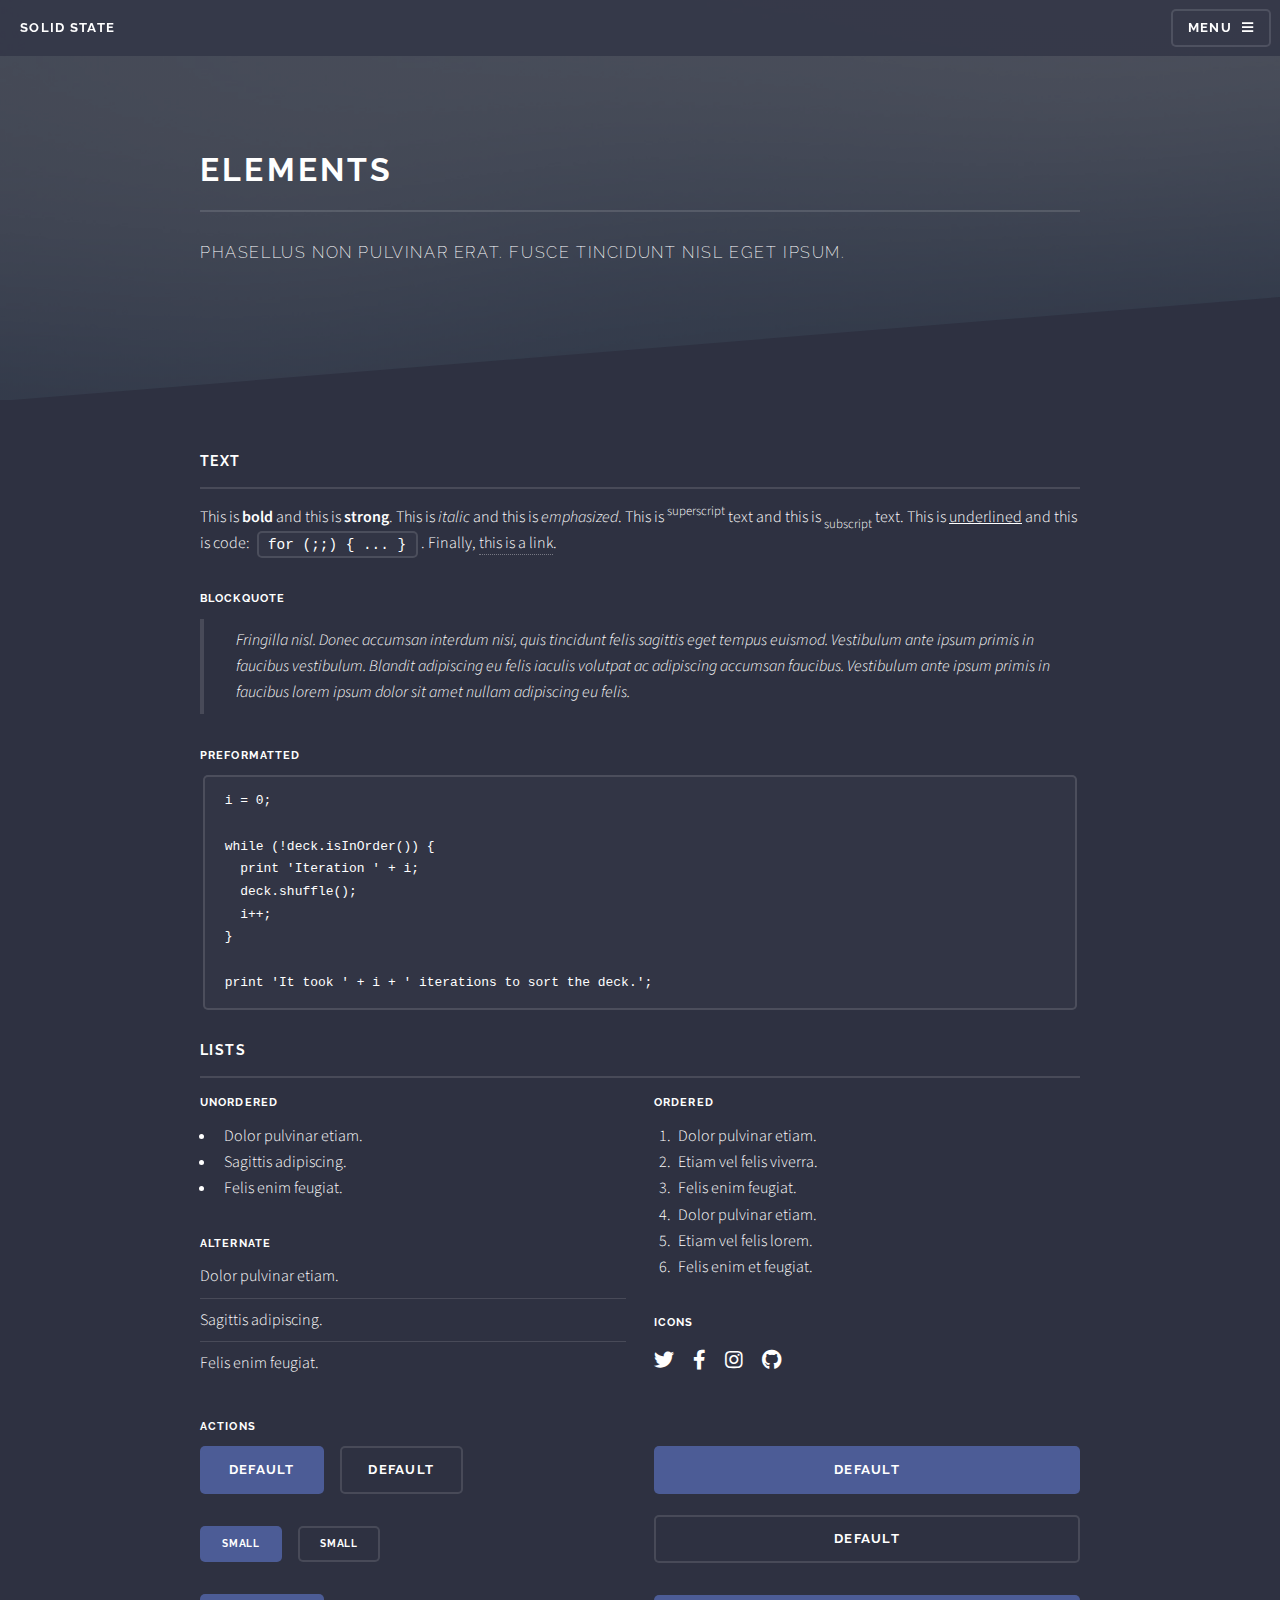
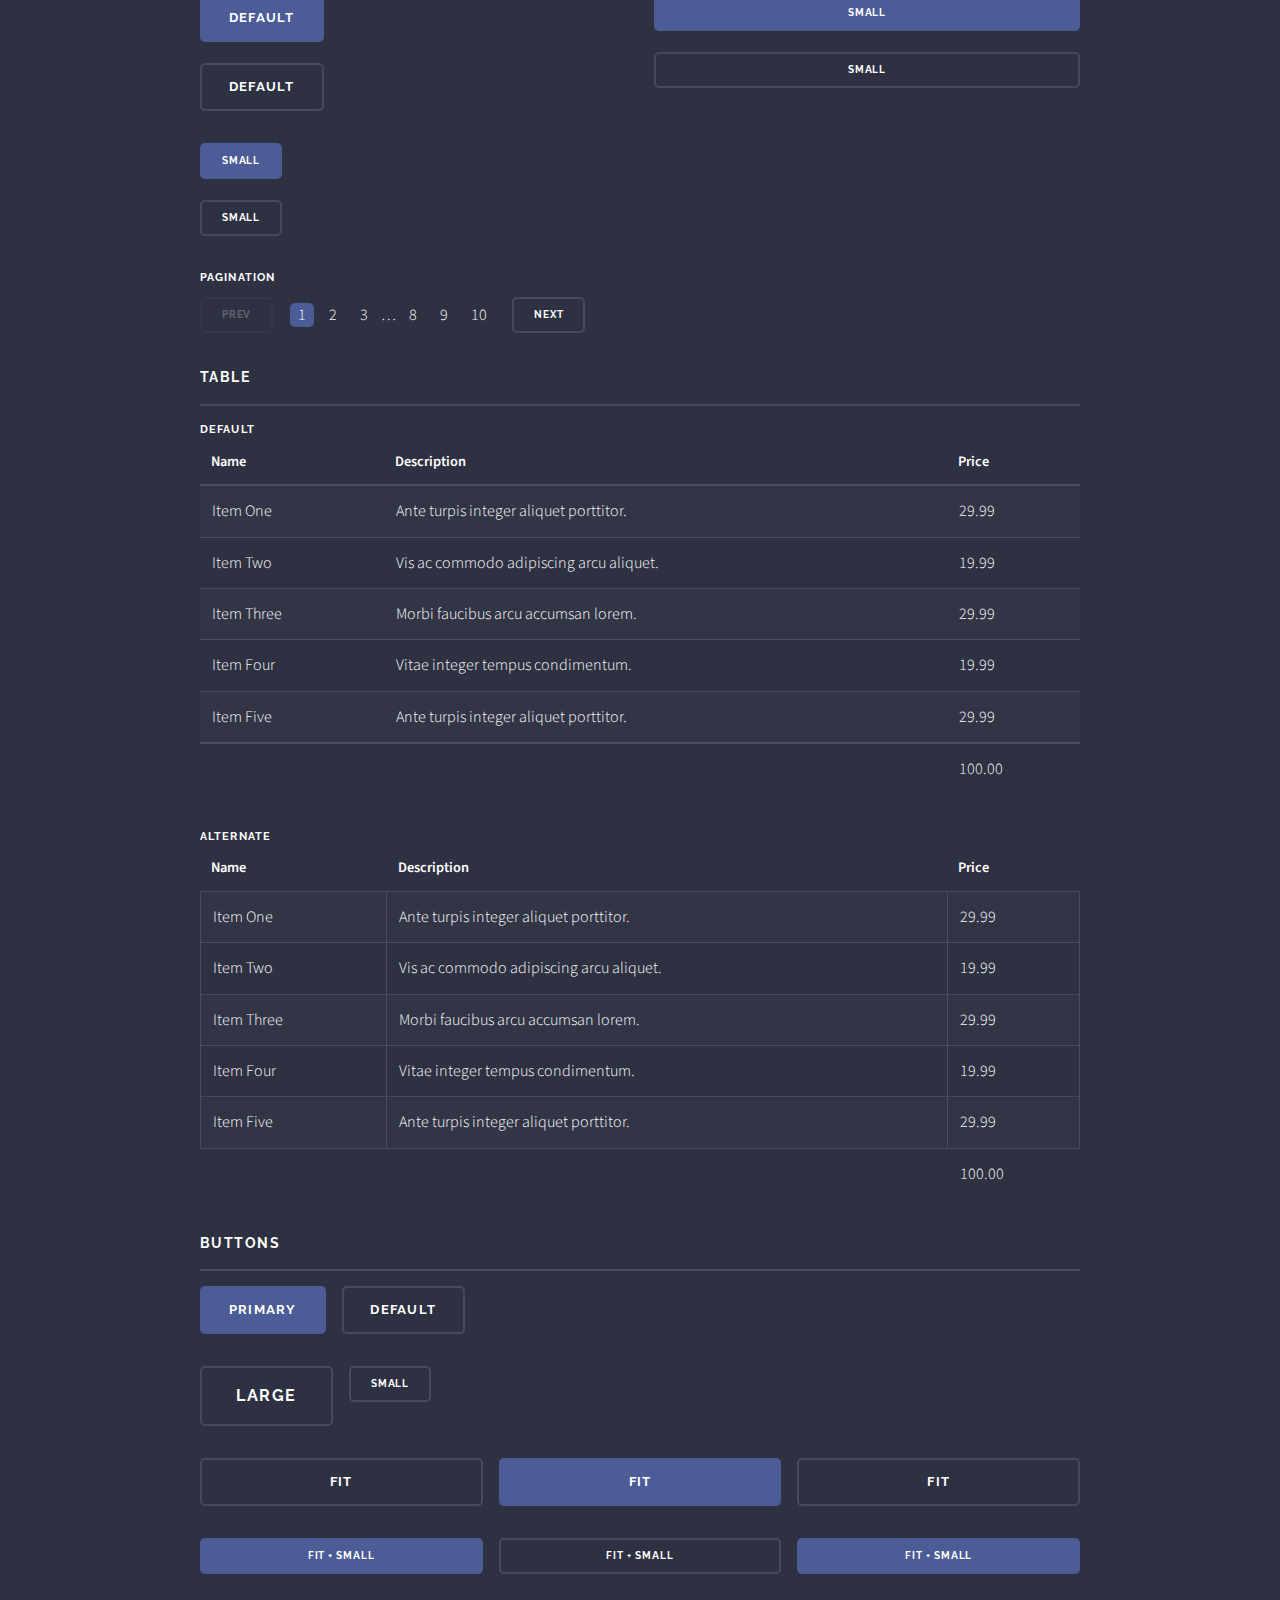
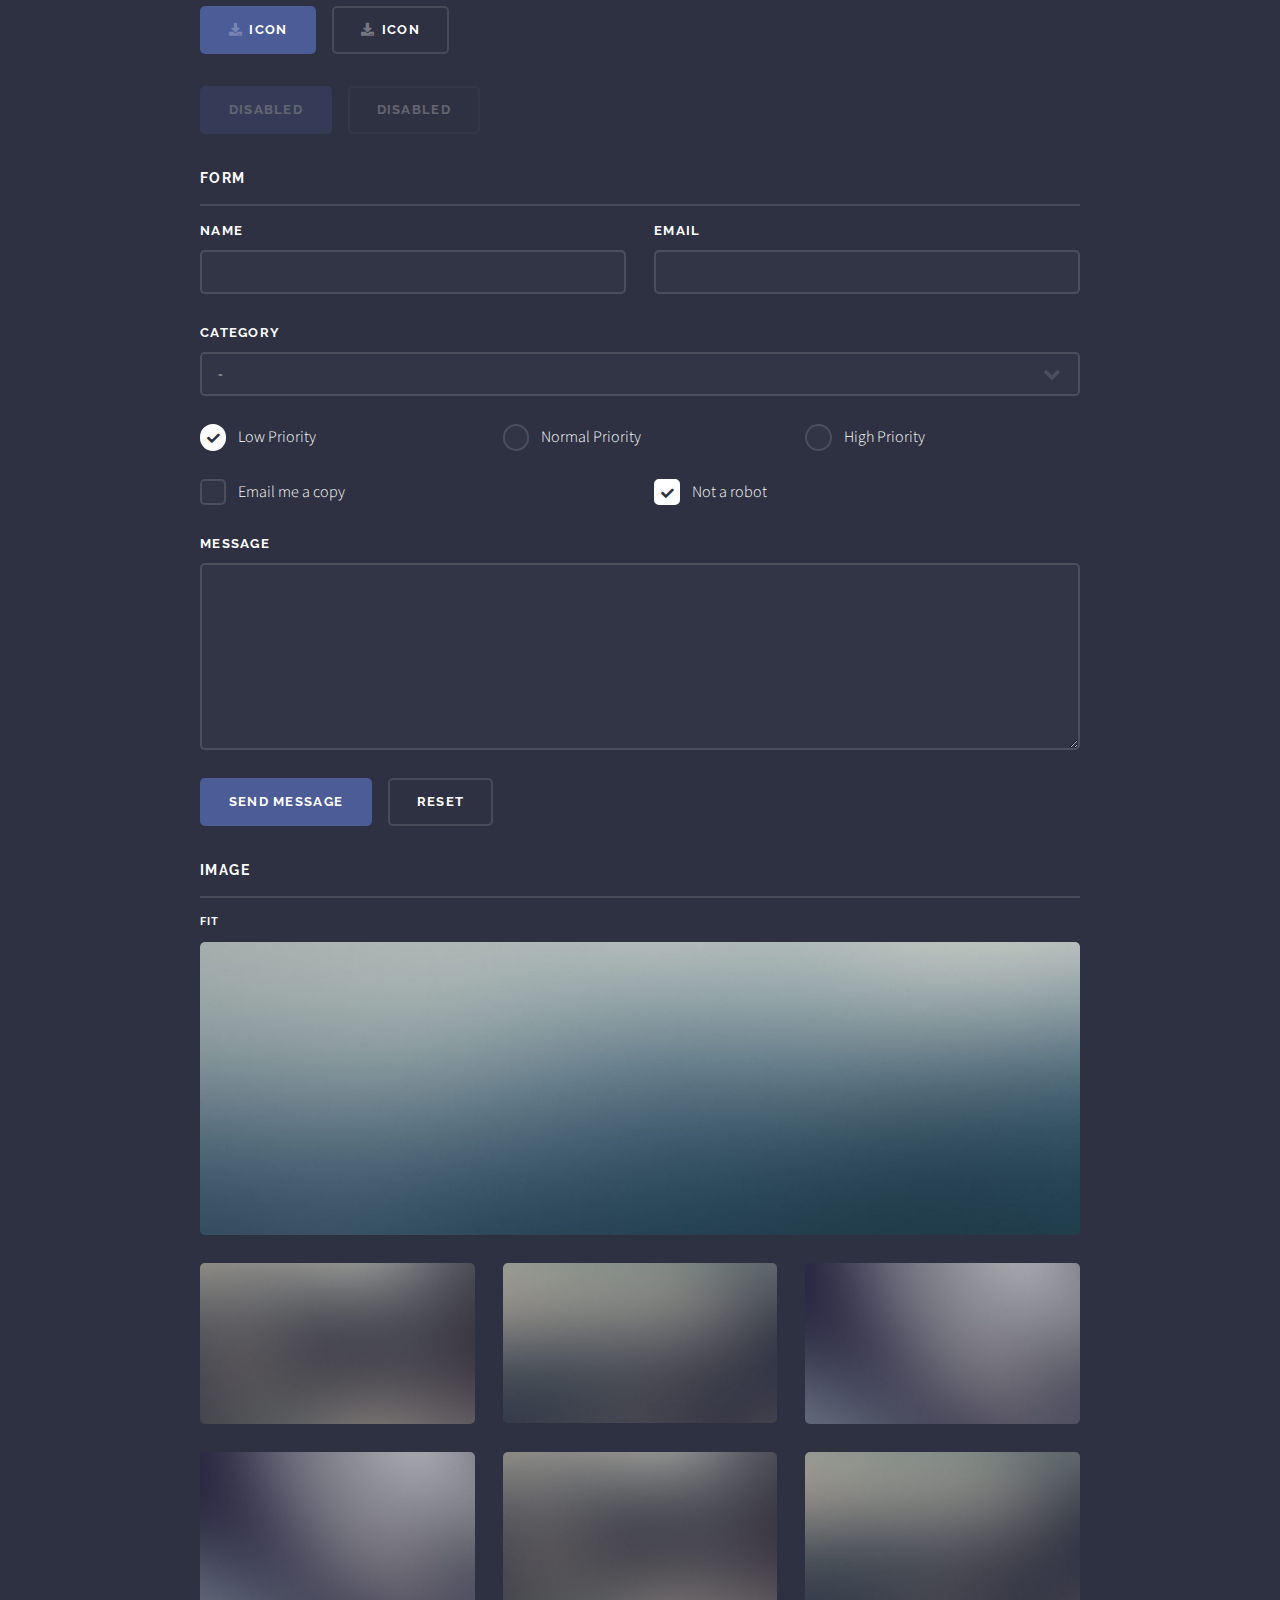
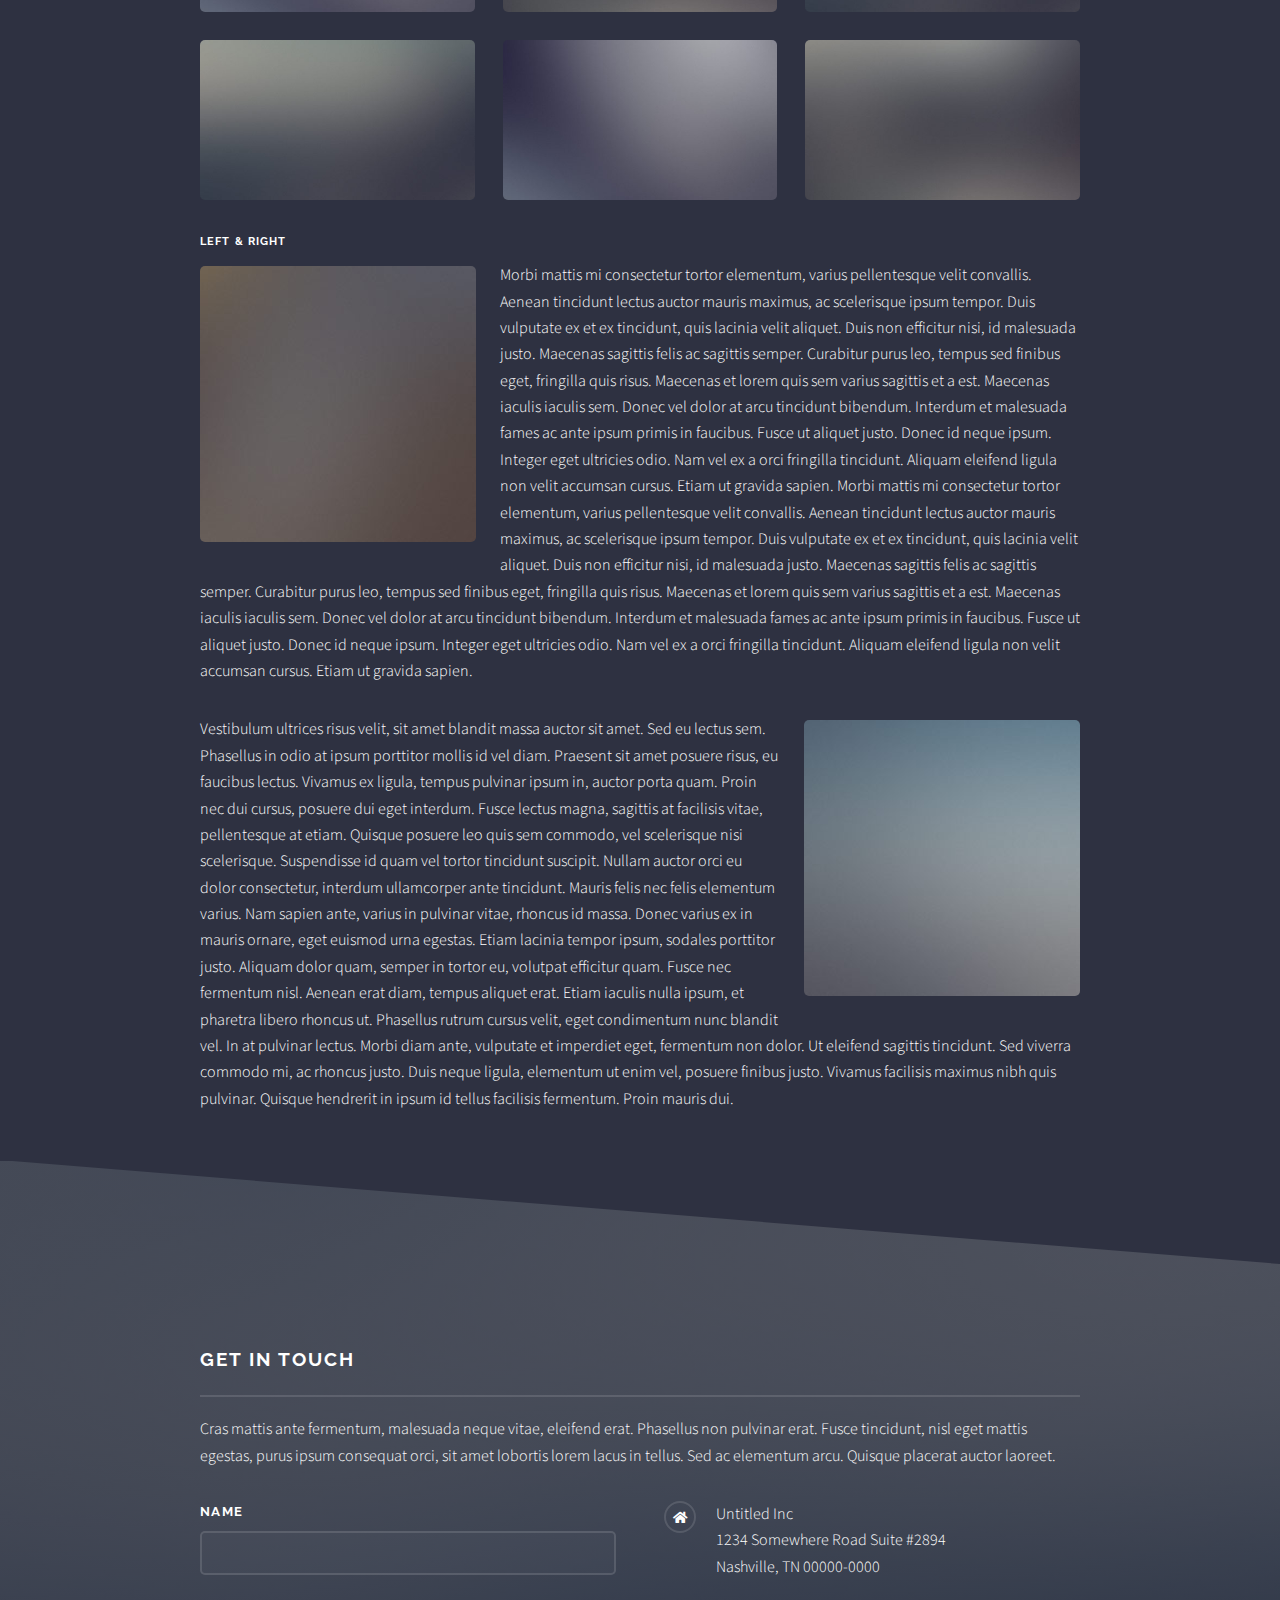
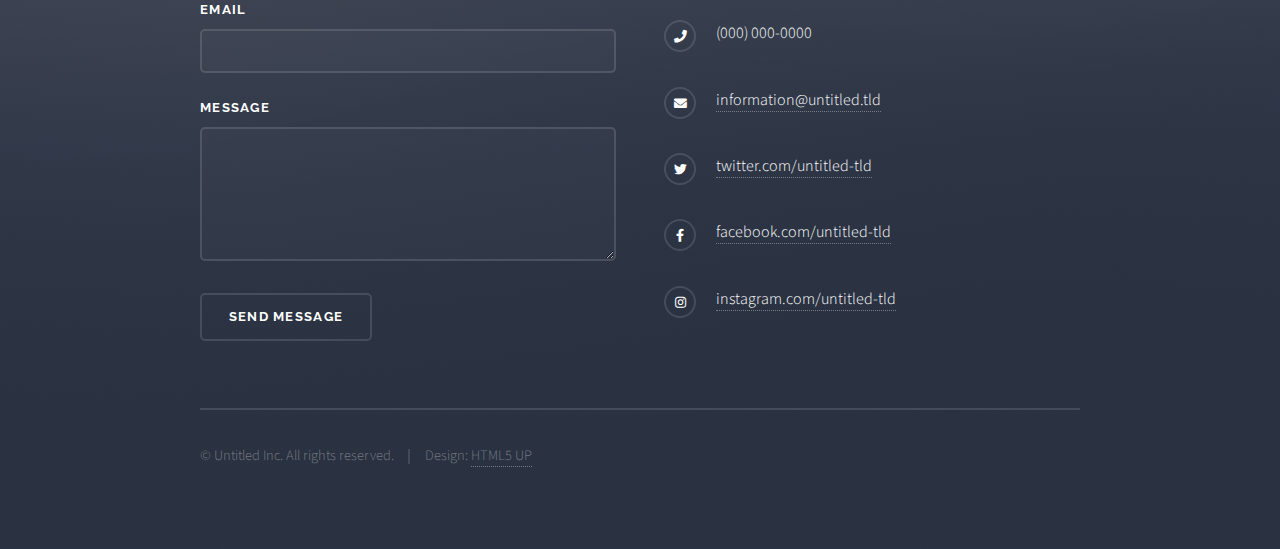
==== elements.html @ 0274ccf6 "Update theme" ====
<!DOCTYPE HTML>
<!--
	Solid State by HTML5 UP
	html5up.net | @ajlkn
	Free for personal and commercial use under the CCA 3.0 license (html5up.net/license)
-->
<html>
	<head>
		<title>Elements - Solid State by HTML5 UP</title>
		<meta charset="utf-8" />
		<meta name="viewport" content="width=device-width, initial-scale=1, user-scalable=no" />
		<link rel="stylesheet" href="assets/css/main.css" />
		<noscript><link rel="stylesheet" href="assets/css/noscript.css" /></noscript>
	</head>
	<body class="is-preload">

		<!-- Page Wrapper -->
			<div id="page-wrapper">

				<!-- Header -->
					<header id="header">
						<h1><a href="index.html">Solid State</a></h1>
						<nav>
							<a href="#menu">Menu</a>
						</nav>
					</header>

				<!-- Menu -->
					<nav id="menu">
						<div class="inner">
							<h2>Menu</h2>
							<ul class="links">
								<li><a href="index.html">Home</a></li>
								<li><a href="generic.html">Generic</a></li>
								<li><a href="elements.html">Elements</a></li>
								<li><a href="#">Log In</a></li>
								<li><a href="#">Sign Up</a></li>
							</ul>
							<a href="#" class="close">Close</a>
						</div>
					</nav>

				<!-- Wrapper -->
					<section id="wrapper">
						<header>
							<div class="inner">
								<h2>Elements</h2>
								<p>Phasellus non pulvinar erat. Fusce tincidunt nisl eget ipsum.</p>
							</div>
						</header>

						<!-- Content -->
							<div class="wrapper">
								<div class="inner">

									<section>
										<h3 class="major">Text</h3>
										<p>This is <b>bold</b> and this is <strong>strong</strong>. This is <i>italic</i> and this is <em>emphasized</em>.
										This is <sup>superscript</sup> text and this is <sub>subscript</sub> text.
										This is <u>underlined</u> and this is code: <code>for (;;) { ... }</code>. Finally, <a href="#">this is a link</a>.</p>
										<h4>Blockquote</h4>
										<blockquote>Fringilla nisl. Donec accumsan interdum nisi, quis tincidunt felis sagittis eget tempus euismod. Vestibulum ante ipsum primis in faucibus vestibulum. Blandit adipiscing eu felis iaculis volutpat ac adipiscing accumsan faucibus. Vestibulum ante ipsum primis in faucibus lorem ipsum dolor sit amet nullam adipiscing eu felis.</blockquote>
										<h4>Preformatted</h4>
										<pre><code>i = 0;

while (!deck.isInOrder()) {
  print 'Iteration ' + i;
  deck.shuffle();
  i++;
}

print 'It took ' + i + ' iterations to sort the deck.';</code></pre>
									</section>

									<section>
										<h3 class="major">Lists</h3>
										<div class="row">
											<div class="col-6 col-12-medium">
												<h4>Unordered</h4>
												<ul>
													<li>Dolor pulvinar etiam.</li>
													<li>Sagittis adipiscing.</li>
													<li>Felis enim feugiat.</li>
												</ul>
												<h4>Alternate</h4>
												<ul class="alt">
													<li>Dolor pulvinar etiam.</li>
													<li>Sagittis adipiscing.</li>
													<li>Felis enim feugiat.</li>
												</ul>
											</div>
											<div class="col-6 col-12-medium">
												<h4>Ordered</h4>
												<ol>
													<li>Dolor pulvinar etiam.</li>
													<li>Etiam vel felis viverra.</li>
													<li>Felis enim feugiat.</li>
													<li>Dolor pulvinar etiam.</li>
													<li>Etiam vel felis lorem.</li>
													<li>Felis enim et feugiat.</li>
												</ol>
												<h4>Icons</h4>
												<ul class="icons">
													<li><a href="#" class="icon brands fa-twitter"><span class="label">Twitter</span></a></li>
													<li><a href="#" class="icon brands fa-facebook-f"><span class="label">Facebook</span></a></li>
													<li><a href="#" class="icon brands fa-instagram"><span class="label">Instagram</span></a></li>
													<li><a href="#" class="icon brands fa-github"><span class="label">Github</span></a></li>
												</ul>
											</div>
										</div>
										<h4>Actions</h4>
										<div class="row">
											<div class="col-6 col-12-medium">
												<ul class="actions">
													<li><a href="#" class="button primary">Default</a></li>
													<li><a href="#" class="button">Default</a></li>
												</ul>
												<ul class="actions small">
													<li><a href="#" class="button primary small">Small</a></li>
													<li><a href="#" class="button small">Small</a></li>
												</ul>
												<ul class="actions stacked">
													<li><a href="#" class="button primary">Default</a></li>
													<li><a href="#" class="button">Default</a></li>
												</ul>
												<ul class="actions stacked small">
													<li><a href="#" class="button primary small">Small</a></li>
													<li><a href="#" class="button small">Small</a></li>
												</ul>
											</div>
											<div class="col-6 col-12-medium">
												<ul class="actions stacked">
													<li><a href="#" class="button primary fit">Default</a></li>
													<li><a href="#" class="button fit">Default</a></li>
												</ul>
												<ul class="actions stacked small">
													<li><a href="#" class="button primary small fit">Small</a></li>
													<li><a href="#" class="button small fit">Small</a></li>
												</ul>
											</div>
										</div>
										<h4>Pagination</h4>
										<ul class="pagination">
											<li><span class="button small disabled">Prev</span></li>
											<li><a href="#" class="page active">1</a></li>
											<li><a href="#" class="page">2</a></li>
											<li><a href="#" class="page">3</a></li>
											<li><span>&hellip;</span></li>
											<li><a href="#" class="page">8</a></li>
											<li><a href="#" class="page">9</a></li>
											<li><a href="#" class="page">10</a></li>
											<li><a href="#" class="button small">Next</a></li>
										</ul>
									</section>

									<section>
										<h3 class="major">Table</h3>
										<h4>Default</h4>
										<div class="table-wrapper">
											<table>
												<thead>
													<tr>
														<th>Name</th>
														<th>Description</th>
														<th>Price</th>
													</tr>
												</thead>
												<tbody>
													<tr>
														<td>Item One</td>
														<td>Ante turpis integer aliquet porttitor.</td>
														<td>29.99</td>
													</tr>
													<tr>
														<td>Item Two</td>
														<td>Vis ac commodo adipiscing arcu aliquet.</td>
														<td>19.99</td>
													</tr>
													<tr>
														<td>Item Three</td>
														<td> Morbi faucibus arcu accumsan lorem.</td>
														<td>29.99</td>
													</tr>
													<tr>
														<td>Item Four</td>
														<td>Vitae integer tempus condimentum.</td>
														<td>19.99</td>
													</tr>
													<tr>
														<td>Item Five</td>
														<td>Ante turpis integer aliquet porttitor.</td>
														<td>29.99</td>
													</tr>
												</tbody>
												<tfoot>
													<tr>
														<td colspan="2"></td>
														<td>100.00</td>
													</tr>
												</tfoot>
											</table>
										</div>

										<h4>Alternate</h4>
										<div class="table-wrapper">
											<table class="alt">
												<thead>
													<tr>
														<th>Name</th>
														<th>Description</th>
														<th>Price</th>
													</tr>
												</thead>
												<tbody>
													<tr>
														<td>Item One</td>
														<td>Ante turpis integer aliquet porttitor.</td>
														<td>29.99</td>
													</tr>
													<tr>
														<td>Item Two</td>
														<td>Vis ac commodo adipiscing arcu aliquet.</td>
														<td>19.99</td>
													</tr>
													<tr>
														<td>Item Three</td>
														<td> Morbi faucibus arcu accumsan lorem.</td>
														<td>29.99</td>
													</tr>
													<tr>
														<td>Item Four</td>
														<td>Vitae integer tempus condimentum.</td>
														<td>19.99</td>
													</tr>
													<tr>
														<td>Item Five</td>
														<td>Ante turpis integer aliquet porttitor.</td>
														<td>29.99</td>
													</tr>
												</tbody>
												<tfoot>
													<tr>
														<td colspan="2"></td>
														<td>100.00</td>
													</tr>
												</tfoot>
											</table>
										</div>
									</section>

									<section>
										<h3 class="major">Buttons</h3>
										<ul class="actions">
											<li><a href="#" class="button primary">Primary</a></li>
											<li><a href="#" class="button">Default</a></li>
										</ul>
										<ul class="actions">
											<li><a href="#" class="button large">Large</a></li>
											<li><a href="#" class="button small">Small</a></li>
										</ul>
										<ul class="actions fit">
											<li><a href="#" class="button fit">Fit</a></li>
											<li><a href="#" class="button primary fit">Fit</a></li>
											<li><a href="#" class="button fit">Fit</a></li>
										</ul>
										<ul class="actions fit small">
											<li><a href="#" class="button primary fit small">Fit + Small</a></li>
											<li><a href="#" class="button fit small">Fit + Small</a></li>
											<li><a href="#" class="button primary fit small">Fit + Small</a></li>
										</ul>
										<ul class="actions">
											<li><a href="#" class="button primary icon solid fa-download">Icon</a></li>
											<li><a href="#" class="button icon solid fa-download">Icon</a></li>
										</ul>
										<ul class="actions">
											<li><span class="button primary disabled">Disabled</span></li>
											<li><span class="button disabled">Disabled</span></li>
										</ul>
									</section>

									<section>
										<h3 class="major">Form</h3>
										<form method="post" action="#">
											<div class="row gtr-uniform">
												<div class="col-6 col-12-xsmall">
													<label for="demo-name">Name</label>
													<input type="text" name="demo-name" id="demo-name" value="" />
												</div>
												<div class="col-6 col-12-xsmall">
													<label for="demo-email">Email</label>
													<input type="email" name="demo-email" id="demo-email" value="" />
												</div>
												<div class="col-12">
													<label for="demo-category">Category</label>
													<select name="demo-category" id="demo-category">
														<option value="">-</option>
														<option value="1">Manufacturing</option>
														<option value="1">Shipping</option>
														<option value="1">Administration</option>
														<option value="1">Human Resources</option>
													</select>
												</div>
												<div class="col-4 col-12-small">
													<input type="radio" id="demo-priority-low" name="demo-priority" checked>
													<label for="demo-priority-low">Low Priority</label>
												</div>
												<div class="col-4 col-12-small">
													<input type="radio" id="demo-priority-normal" name="demo-priority">
													<label for="demo-priority-normal">Normal Priority</label>
												</div>
												<div class="col-4 col-12-small">
													<input type="radio" id="demo-priority-high" name="demo-priority">
													<label for="demo-priority-high">High Priority</label>
												</div>
												<div class="col-6 col-12-small">
													<input type="checkbox" id="demo-copy" name="demo-copy">
													<label for="demo-copy">Email me a copy</label>
												</div>
												<div class="col-6 col-12-small">
													<input type="checkbox" id="demo-human" name="demo-human" checked>
													<label for="demo-human">Not a robot</label>
												</div>
												<div class="col-12">
													<label for="demo-message">Message</label>
													<textarea name="demo-message" id="demo-message" rows="6"></textarea>
												</div>
												<div class="col-12">
													<ul class="actions">
														<li><input type="submit" value="Send Message" class="primary" /></li>
														<li><input type="reset" value="Reset" /></li>
													</ul>
												</div>
											</div>
										</form>
									</section>

									<section>
										<h3 class="major">Image</h3>
										<h4>Fit</h4>
										<div class="box alt">
											<div class="row gtr-uniform">
												<div class="col-12"><span class="image fit"><img src="images/pic08.jpg" alt="" /></span></div>
												<div class="col-4"><span class="image fit"><img src="images/pic05.jpg" alt="" /></span></div>
												<div class="col-4"><span class="image fit"><img src="images/pic06.jpg" alt="" /></span></div>
												<div class="col-4"><span class="image fit"><img src="images/pic07.jpg" alt="" /></span></div>
												<div class="col-4"><span class="image fit"><img src="images/pic07.jpg" alt="" /></span></div>
												<div class="col-4"><span class="image fit"><img src="images/pic05.jpg" alt="" /></span></div>
												<div class="col-4"><span class="image fit"><img src="images/pic06.jpg" alt="" /></span></div>
												<div class="col-4"><span class="image fit"><img src="images/pic06.jpg" alt="" /></span></div>
												<div class="col-4"><span class="image fit"><img src="images/pic07.jpg" alt="" /></span></div>
												<div class="col-4"><span class="image fit"><img src="images/pic05.jpg" alt="" /></span></div>
											</div>
										</div>
										<h4>Left &amp; Right</h4>
										<p><span class="image left"><img src="images/pic01.jpg" alt="" /></span>Morbi mattis mi consectetur tortor elementum, varius pellentesque velit convallis. Aenean tincidunt lectus auctor mauris maximus, ac scelerisque ipsum tempor. Duis vulputate ex et ex tincidunt, quis lacinia velit aliquet. Duis non efficitur nisi, id malesuada justo. Maecenas sagittis felis ac sagittis semper. Curabitur purus leo, tempus sed finibus eget, fringilla quis risus. Maecenas et lorem quis sem varius sagittis et a est. Maecenas iaculis iaculis sem. Donec vel dolor at arcu tincidunt bibendum. Interdum et malesuada fames ac ante ipsum primis in faucibus. Fusce ut aliquet justo. Donec id neque ipsum. Integer eget ultricies odio. Nam vel ex a orci fringilla tincidunt. Aliquam eleifend ligula non velit accumsan cursus. Etiam ut gravida sapien. Morbi mattis mi consectetur tortor elementum, varius pellentesque velit convallis. Aenean tincidunt lectus auctor mauris maximus, ac scelerisque ipsum tempor. Duis vulputate ex et ex tincidunt, quis lacinia velit aliquet. Duis non efficitur nisi, id malesuada justo. Maecenas sagittis felis ac sagittis semper. Curabitur purus leo, tempus sed finibus eget, fringilla quis risus. Maecenas et lorem quis sem varius sagittis et a est. Maecenas iaculis iaculis sem. Donec vel dolor at arcu tincidunt bibendum. Interdum et malesuada fames ac ante ipsum primis in faucibus. Fusce ut aliquet justo. Donec id neque ipsum. Integer eget ultricies odio. Nam vel ex a orci fringilla tincidunt. Aliquam eleifend ligula non velit accumsan cursus. Etiam ut gravida sapien.</p>
										<p><span class="image right"><img src="images/pic02.jpg" alt="" /></span>Vestibulum ultrices risus velit, sit amet blandit massa auctor sit amet. Sed eu lectus sem. Phasellus in odio at ipsum porttitor mollis id vel diam. Praesent sit amet posuere risus, eu faucibus lectus. Vivamus ex ligula, tempus pulvinar ipsum in, auctor porta quam. Proin nec dui cursus, posuere dui eget interdum. Fusce lectus magna, sagittis at facilisis vitae, pellentesque at etiam. Quisque posuere leo quis sem commodo, vel scelerisque nisi scelerisque. Suspendisse id quam vel tortor tincidunt suscipit. Nullam auctor orci eu dolor consectetur, interdum ullamcorper ante tincidunt. Mauris felis nec felis elementum varius. Nam sapien ante, varius in pulvinar vitae, rhoncus id massa. Donec varius ex in mauris ornare, eget euismod urna egestas. Etiam lacinia tempor ipsum, sodales porttitor justo. Aliquam dolor quam, semper in tortor eu, volutpat efficitur quam. Fusce nec fermentum nisl. Aenean erat diam, tempus aliquet erat. Etiam iaculis nulla ipsum, et pharetra libero rhoncus ut. Phasellus rutrum cursus velit, eget condimentum nunc blandit vel. In at pulvinar lectus. Morbi diam ante, vulputate et imperdiet eget, fermentum non dolor. Ut eleifend sagittis tincidunt. Sed viverra commodo mi, ac rhoncus justo. Duis neque ligula, elementum ut enim vel, posuere finibus justo. Vivamus facilisis maximus nibh quis pulvinar. Quisque hendrerit in ipsum id tellus facilisis fermentum. Proin mauris dui.</p>
									</section>

								</div>
							</div>

					</section>

				<!-- Footer -->
					<section id="footer">
						<div class="inner">
							<h2 class="major">Get in touch</h2>
							<p>Cras mattis ante fermentum, malesuada neque vitae, eleifend erat. Phasellus non pulvinar erat. Fusce tincidunt, nisl eget mattis egestas, purus ipsum consequat orci, sit amet lobortis lorem lacus in tellus. Sed ac elementum arcu. Quisque placerat auctor laoreet.</p>
							<form method="post" action="#">
								<div class="fields">
									<div class="field">
										<label for="name">Name</label>
										<input type="text" name="name" id="name" />
									</div>
									<div class="field">
										<label for="email">Email</label>
										<input type="email" name="email" id="email" />
									</div>
									<div class="field">
										<label for="message">Message</label>
										<textarea name="message" id="message" rows="4"></textarea>
									</div>
								</div>
								<ul class="actions">
									<li><input type="submit" value="Send Message" /></li>
								</ul>
							</form>
							<ul class="contact">
								<li class="icon solid fa-home">
									Untitled Inc<br />
									1234 Somewhere Road Suite #2894<br />
									Nashville, TN 00000-0000
								</li>
								<li class="icon solid fa-phone">(000) 000-0000</li>
								<li class="icon solid fa-envelope"><a href="#">information@untitled.tld</a></li>
								<li class="icon brands fa-twitter"><a href="#">twitter.com/untitled-tld</a></li>
								<li class="icon brands fa-facebook-f"><a href="#">facebook.com/untitled-tld</a></li>
								<li class="icon brands fa-instagram"><a href="#">instagram.com/untitled-tld</a></li>
							</ul>
							<ul class="copyright">
								<li>&copy; Untitled Inc. All rights reserved.</li><li>Design: <a href="http://html5up.net">HTML5 UP</a></li>
							</ul>
						</div>
					</section>

			</div>

		<!-- Scripts -->
			<script src="assets/js/jquery.min.js"></script>
			<script src="assets/js/jquery.scrollex.min.js"></script>
			<script src="assets/js/browser.min.js"></script>
			<script src="assets/js/breakpoints.min.js"></script>
			<script src="assets/js/util.js"></script>
			<script src="assets/js/main.js"></script>

	</body>
</html>
---- assets/css/main.css ----
@import url(fontawesome-all.min.css);
@import url("https://fonts.googleapis.com/css?family=Raleway:200,700|Source+Sans+Pro:300,600,300italic,600italic");

/*
	Solid State by HTML5 UP
	html5up.net | @ajlkn
	Free for personal and commercial use under the CCA 3.0 license (html5up.net/license)
*/

html, body, div, span, applet, object,
iframe, h1, h2, h3, h4, h5, h6, p, blockquote,
pre, a, abbr, acronym, address, big, cite,
code, del, dfn, em, img, ins, kbd, q, s, samp,
small, strike, strong, sub, sup, tt, var, b,
u, i, center, dl, dt, dd, ol, ul, li, fieldset,
form, label, legend, table, caption, tbody,
tfoot, thead, tr, th, td, article, aside,
canvas, details, embed, figure, figcaption,
footer, header, hgroup, menu, nav, output, ruby,
section, summary, time, mark, audio, video {
	margin: 0;
	padding: 0;
	border: 0;
	font-size: 100%;
	font: inherit;
	vertical-align: baseline;}

article, aside, details, figcaption, figure,
footer, header, hgroup, menu, nav, section {
	display: block;}

body {
	line-height: 1;
}

ol, ul {
	list-style: none;
}

blockquote, q {
	quotes: none;
}

	blockquote:before, blockquote:after, q:before, q:after {
		content: '';
		content: none;
	}

table {
	border-collapse: collapse;
	border-spacing: 0;
}

body {
	-webkit-text-size-adjust: none;
}

mark {
	background-color: transparent;
	color: inherit;
}

input::-moz-focus-inner {
	border: 0;
	padding: 0;
}

input, select, textarea {
	-moz-appearance: none;
	-webkit-appearance: none;
	-ms-appearance: none;
	appearance: none;
}

/* Basic */

	@-ms-viewport {
		width: device-width;
	}

	body {
		-ms-overflow-style: scrollbar;
	}

	@media screen and (max-width: 480px) {

		html, body {
			min-width: 320px;
		}

	}

	html {
		box-sizing: border-box;
	}

	*, *:before, *:after {
		box-sizing: inherit;
	}

	body {
		background-color: #2e3141;
		background-image: linear-gradient(to top, rgba(46, 49, 65, 0.8), rgba(46, 49, 65, 0.8)), url("../../images/bg.jpg");
		background-size: auto, cover;
		background-attachment: fixed, fixed;
		background-position: center, center;
	}

		body.is-preload *, body.is-preload *:before, body.is-preload *:after {
			-moz-animation: none !important;
			-webkit-animation: none !important;
			-ms-animation: none !important;
			animation: none !important;
			-moz-transition: none !important;
			-webkit-transition: none !important;
			-ms-transition: none !important;
			transition: none !important;
		}

/* Type */

	body, input, select, textarea {
		color: #ffffff;
		font-family: "Source Sans Pro", Helvetica, sans-serif;
		font-size: 16.5pt;
		font-weight: 300;
		line-height: 1.65;
	}

		@media screen and (max-width: 1680px) {

			body, input, select, textarea {
				font-size: 13pt;
			}

		}

		@media screen and (max-width: 1280px) {

			body, input, select, textarea {
				font-size: 12pt;
			}

		}

		@media screen and (max-width: 980px) {

			body, input, select, textarea {
				font-size: 12pt;
			}

		}

		@media screen and (max-width: 736px) {

			body, input, select, textarea {
				font-size: 12pt;
			}

		}

		@media screen and (max-width: 480px) {

			body, input, select, textarea {
				font-size: 12pt;
			}

		}

	a {
		-moz-transition: color 0.2s ease-in-out, border-bottom-color 0.2s ease-in-out;
		-webkit-transition: color 0.2s ease-in-out, border-bottom-color 0.2s ease-in-out;
		-ms-transition: color 0.2s ease-in-out, border-bottom-color 0.2s ease-in-out;
		transition: color 0.2s ease-in-out, border-bottom-color 0.2s ease-in-out;
		border-bottom: dotted 1px rgba(255, 255, 255, 0.35);
		color: #ffffff;
		text-decoration: none;
	}

		a:hover {
			border-bottom-color: transparent;
			color: #ffffff !important;
		}

		a.special:not(.button) {
			text-decoration: none;
			border-bottom: 0;
			display: block;
			font-family: Raleway, Helvetica, sans-serif;
			font-size: 0.8em;
			font-weight: 700;
			letter-spacing: 0.1em;
			margin: 0 0 2em 0;
			text-transform: uppercase;
		}

			a.special:not(.button):before {
				-moz-osx-font-smoothing: grayscale;
				-webkit-font-smoothing: antialiased;
				display: inline-block;
				font-style: normal;
				font-variant: normal;
				text-rendering: auto;
				line-height: 1;
				text-transform: none !important;
				font-family: 'Font Awesome 5 Free';
				font-weight: 900;
			}

			a.special:not(.button):before {
				-moz-transition: background-color 0.2s ease-in-out;
				-webkit-transition: background-color 0.2s ease-in-out;
				-ms-transition: background-color 0.2s ease-in-out;
				transition: background-color 0.2s ease-in-out;
				border-radius: 100%;
				border: solid 2px rgba(255, 255, 255, 0.125);
				content: '\f105';
				display: inline-block;
				font-size: 1.25em;
				height: 2em;
				line-height: 1.75em;
				margin-right: 0.85em;
				text-align: center;
				text-indent: 0.15em;
				vertical-align: middle;
				width: 2em;
			}

			a.special:not(.button):hover:before {
				background-color: rgba(255, 255, 255, 0.025);
			}

			a.special:not(.button):active:before {
				background-color: rgba(255, 255, 255, 0.075);
			}

	strong, b {
		color: #ffffff;
		font-weight: 600;
	}

	em, i {
		font-style: italic;
	}

	p {
		margin: 0 0 2em 0;
	}

	h1, h2, h3, h4, h5, h6 {
		color: #ffffff;
		font-family: Raleway, Helvetica, sans-serif;
		font-weight: 700;
		letter-spacing: 0.1em;
		margin: 0 0 1em 0;
		text-transform: uppercase;
	}

		h1 a, h2 a, h3 a, h4 a, h5 a, h6 a {
			color: inherit;
			text-decoration: none;
			border-bottom: 0;
		}

		h1 span, h2 span, h3 span, h4 span, h5 span, h6 span {
			font-weight: 200;
		}

		h1.major, h2.major, h3.major, h4.major, h5.major, h6.major {
			padding-bottom: 1em;
			border-bottom: solid 2px rgba(255, 255, 255, 0.125);
		}

	h2 {
		font-size: 1.2em;
	}

	h3 {
		font-size: 0.9em;
	}

	h4 {
		font-size: 0.7em;
	}

	h5 {
		font-size: 0.7em;
	}

	h6 {
		font-size: 0.7em;
	}

	@media screen and (max-width: 736px) {

		h2 {
			font-size: 1em;
		}

		h3 {
			font-size: 0.8em;
		}

	}

	sub {
		font-size: 0.8em;
		position: relative;
		top: 0.5em;
	}

	sup {
		font-size: 0.8em;
		position: relative;
		top: -0.5em;
	}

	blockquote {
		border-left: solid 4px rgba(255, 255, 255, 0.125);
		font-style: italic;
		margin: 0 0 2em 0;
		padding: 0.5em 0 0.5em 2em;
	}

	code {
		background: rgba(255, 255, 255, 0.025);
		border-radius: 5px;
		border: solid 2px rgba(255, 255, 255, 0.125);
		font-family: "Courier New", monospace;
		font-size: 0.9em;
		margin: 0 0.25em;
		padding: 0.25em 0.65em;
	}

	pre {
		-webkit-overflow-scrolling: touch;
		font-family: "Courier New", monospace;
		font-size: 0.9em;
		margin: 0 0 2em 0;
	}

		pre code {
			display: block;
			line-height: 1.75em;
			padding: 1em 1.5em;
			overflow-x: auto;
		}

	hr {
		border: 0;
		border-bottom: solid 2px rgba(255, 255, 255, 0.125);
		margin: 2.5em 0;
	}

		hr.major {
			margin: 4em 0;
		}

	.align-left {
		text-align: left;
	}

	.align-center {
		text-align: center;
	}

	.align-right {
		text-align: right;
	}

/* Row */

	.row {
		display: flex;
		flex-wrap: wrap;
		box-sizing: border-box;
		align-items: stretch;
	}

		.row > * {
			box-sizing: border-box;
		}

		.row.gtr-uniform > * > :last-child {
			margin-bottom: 0;
		}

		.row.aln-left {
			justify-content: flex-start;
		}

		.row.aln-center {
			justify-content: center;
		}

		.row.aln-right {
			justify-content: flex-end;
		}

		.row.aln-top {
			align-items: flex-start;
		}

		.row.aln-middle {
			align-items: center;
		}

		.row.aln-bottom {
			align-items: flex-end;
		}

		.row > .imp {
			order: -1;
		}

		.row > .col-1 {
			width: 8.33333%;
		}

		.row > .off-1 {
			margin-left: 8.33333%;
		}

		.row > .col-2 {
			width: 16.66667%;
		}

		.row > .off-2 {
			margin-left: 16.66667%;
		}

		.row > .col-3 {
			width: 25%;
		}

		.row > .off-3 {
			margin-left: 25%;
		}

		.row > .col-4 {
			width: 33.33333%;
		}

		.row > .off-4 {
			margin-left: 33.33333%;
		}

		.row > .col-5 {
			width: 41.66667%;
		}

		.row > .off-5 {
			margin-left: 41.66667%;
		}

		.row > .col-6 {
			width: 50%;
		}

		.row > .off-6 {
			margin-left: 50%;
		}

		.row > .col-7 {
			width: 58.33333%;
		}

		.row > .off-7 {
			margin-left: 58.33333%;
		}

		.row > .col-8 {
			width: 66.66667%;
		}

		.row > .off-8 {
			margin-left: 66.66667%;
		}

		.row > .col-9 {
			width: 75%;
		}

		.row > .off-9 {
			margin-left: 75%;
		}

		.row > .col-10 {
			width: 83.33333%;
		}

		.row > .off-10 {
			margin-left: 83.33333%;
		}

		.row > .col-11 {
			width: 91.66667%;
		}

		.row > .off-11 {
			margin-left: 91.66667%;
		}

		.row > .col-12 {
			width: 100%;
		}

		.row > .off-12 {
			margin-left: 100%;
		}

		.row.gtr-0 {
			margin-top: 0;
			margin-left: 0em;
		}

			.row.gtr-0 > * {
				padding: 0 0 0 0em;
			}

			.row.gtr-0.gtr-uniform {
				margin-top: 0em;
			}

				.row.gtr-0.gtr-uniform > * {
					padding-top: 0em;
				}

		.row.gtr-25 {
			margin-top: 0;
			margin-left: -0.4375em;
		}

			.row.gtr-25 > * {
				padding: 0 0 0 0.4375em;
			}

			.row.gtr-25.gtr-uniform {
				margin-top: -0.4375em;
			}

				.row.gtr-25.gtr-uniform > * {
					padding-top: 0.4375em;
				}

		.row.gtr-50 {
			margin-top: 0;
			margin-left: -0.875em;
		}

			.row.gtr-50 > * {
				padding: 0 0 0 0.875em;
			}

			.row.gtr-50.gtr-uniform {
				margin-top: -0.875em;
			}

				.row.gtr-50.gtr-uniform > * {
					padding-top: 0.875em;
				}

		.row {
			margin-top: 0;
			margin-left: -1.75em;
		}

			.row > * {
				padding: 0 0 0 1.75em;
			}

			.row.gtr-uniform {
				margin-top: -1.75em;
			}

				.row.gtr-uniform > * {
					padding-top: 1.75em;
				}

		.row.gtr-150 {
			margin-top: 0;
			margin-left: -2.625em;
		}

			.row.gtr-150 > * {
				padding: 0 0 0 2.625em;
			}

			.row.gtr-150.gtr-uniform {
				margin-top: -2.625em;
			}

				.row.gtr-150.gtr-uniform > * {
					padding-top: 2.625em;
				}

		.row.gtr-200 {
			margin-top: 0;
			margin-left: -3.5em;
		}

			.row.gtr-200 > * {
				padding: 0 0 0 3.5em;
			}

			.row.gtr-200.gtr-uniform {
				margin-top: -3.5em;
			}

				.row.gtr-200.gtr-uniform > * {
					padding-top: 3.5em;
				}

		@media screen and (max-width: 1680px) {

			.row {
				display: flex;
				flex-wrap: wrap;
				box-sizing: border-box;
				align-items: stretch;
			}

				.row > * {
					box-sizing: border-box;
				}

				.row.gtr-uniform > * > :last-child {
					margin-bottom: 0;
				}

				.row.aln-left {
					justify-content: flex-start;
				}

				.row.aln-center {
					justify-content: center;
				}

				.row.aln-right {
					justify-content: flex-end;
				}

				.row.aln-top {
					align-items: flex-start;
				}

				.row.aln-middle {
					align-items: center;
				}

				.row.aln-bottom {
					align-items: flex-end;
				}

				.row > .imp-xlarge {
					order: -1;
				}

				.row > .col-1-xlarge {
					width: 8.33333%;
				}

				.row > .off-1-xlarge {
					margin-left: 8.33333%;
				}

				.row > .col-2-xlarge {
					width: 16.66667%;
				}

				.row > .off-2-xlarge {
					margin-left: 16.66667%;
				}

				.row > .col-3-xlarge {
					width: 25%;
				}

				.row > .off-3-xlarge {
					margin-left: 25%;
				}

				.row > .col-4-xlarge {
					width: 33.33333%;
				}

				.row > .off-4-xlarge {
					margin-left: 33.33333%;
				}

				.row > .col-5-xlarge {
					width: 41.66667%;
				}

				.row > .off-5-xlarge {
					margin-left: 41.66667%;
				}

				.row > .col-6-xlarge {
					width: 50%;
				}

				.row > .off-6-xlarge {
					margin-left: 50%;
				}

				.row > .col-7-xlarge {
					width: 58.33333%;
				}

				.row > .off-7-xlarge {
					margin-left: 58.33333%;
				}

				.row > .col-8-xlarge {
					width: 66.66667%;
				}

				.row > .off-8-xlarge {
					margin-left: 66.66667%;
				}

				.row > .col-9-xlarge {
					width: 75%;
				}

				.row > .off-9-xlarge {
					margin-left: 75%;
				}

				.row > .col-10-xlarge {
					width: 83.33333%;
				}

				.row > .off-10-xlarge {
					margin-left: 83.33333%;
				}

				.row > .col-11-xlarge {
					width: 91.66667%;
				}

				.row > .off-11-xlarge {
					margin-left: 91.66667%;
				}

				.row > .col-12-xlarge {
					width: 100%;
				}

				.row > .off-12-xlarge {
					margin-left: 100%;
				}

				.row.gtr-0 {
					margin-top: 0;
					margin-left: 0em;
				}

					.row.gtr-0 > * {
						padding: 0 0 0 0em;
					}

					.row.gtr-0.gtr-uniform {
						margin-top: 0em;
					}

						.row.gtr-0.gtr-uniform > * {
							padding-top: 0em;
						}

				.row.gtr-25 {
					margin-top: 0;
					margin-left: -0.4375em;
				}

					.row.gtr-25 > * {
						padding: 0 0 0 0.4375em;
					}

					.row.gtr-25.gtr-uniform {
						margin-top: -0.4375em;
					}

						.row.gtr-25.gtr-uniform > * {
							padding-top: 0.4375em;
						}

				.row.gtr-50 {
					margin-top: 0;
					margin-left: -0.875em;
				}

					.row.gtr-50 > * {
						padding: 0 0 0 0.875em;
					}

					.row.gtr-50.gtr-uniform {
						margin-top: -0.875em;
					}

						.row.gtr-50.gtr-uniform > * {
							padding-top: 0.875em;
						}

				.row {
					margin-top: 0;
					margin-left: -1.75em;
				}

					.row > * {
						padding: 0 0 0 1.75em;
					}

					.row.gtr-uniform {
						margin-top: -1.75em;
					}

						.row.gtr-uniform > * {
							padding-top: 1.75em;
						}

				.row.gtr-150 {
					margin-top: 0;
					margin-left: -2.625em;
				}

					.row.gtr-150 > * {
						padding: 0 0 0 2.625em;
					}

					.row.gtr-150.gtr-uniform {
						margin-top: -2.625em;
					}

						.row.gtr-150.gtr-uniform > * {
							padding-top: 2.625em;
						}

				.row.gtr-200 {
					margin-top: 0;
					margin-left: -3.5em;
				}

					.row.gtr-200 > * {
						padding: 0 0 0 3.5em;
					}

					.row.gtr-200.gtr-uniform {
						margin-top: -3.5em;
					}

						.row.gtr-200.gtr-uniform > * {
							padding-top: 3.5em;
						}

		}

		@media screen and (max-width: 1280px) {

			.row {
				display: flex;
				flex-wrap: wrap;
				box-sizing: border-box;
				align-items: stretch;
			}

				.row > * {
					box-sizing: border-box;
				}

				.row.gtr-uniform > * > :last-child {
					margin-bottom: 0;
				}

				.row.aln-left {
					justify-content: flex-start;
				}

				.row.aln-center {
					justify-content: center;
				}

				.row.aln-right {
					justify-content: flex-end;
				}

				.row.aln-top {
					align-items: flex-start;
				}

				.row.aln-middle {
					align-items: center;
				}

				.row.aln-bottom {
					align-items: flex-end;
				}

				.row > .imp-large {
					order: -1;
				}

				.row > .col-1-large {
					width: 8.33333%;
				}

				.row > .off-1-large {
					margin-left: 8.33333%;
				}

				.row > .col-2-large {
					width: 16.66667%;
				}

				.row > .off-2-large {
					margin-left: 16.66667%;
				}

				.row > .col-3-large {
					width: 25%;
				}

				.row > .off-3-large {
					margin-left: 25%;
				}

				.row > .col-4-large {
					width: 33.33333%;
				}

				.row > .off-4-large {
					margin-left: 33.33333%;
				}

				.row > .col-5-large {
					width: 41.66667%;
				}

				.row > .off-5-large {
					margin-left: 41.66667%;
				}

				.row > .col-6-large {
					width: 50%;
				}

				.row > .off-6-large {
					margin-left: 50%;
				}

				.row > .col-7-large {
					width: 58.33333%;
				}

				.row > .off-7-large {
					margin-left: 58.33333%;
				}

				.row > .col-8-large {
					width: 66.66667%;
				}

				.row > .off-8-large {
					margin-left: 66.66667%;
				}

				.row > .col-9-large {
					width: 75%;
				}

				.row > .off-9-large {
					margin-left: 75%;
				}

				.row > .col-10-large {
					width: 83.33333%;
				}

				.row > .off-10-large {
					margin-left: 83.33333%;
				}

				.row > .col-11-large {
					width: 91.66667%;
				}

				.row > .off-11-large {
					margin-left: 91.66667%;
				}

				.row > .col-12-large {
					width: 100%;
				}

				.row > .off-12-large {
					margin-left: 100%;
				}

				.row.gtr-0 {
					margin-top: 0;
					margin-left: 0em;
				}

					.row.gtr-0 > * {
						padding: 0 0 0 0em;
					}

					.row.gtr-0.gtr-uniform {
						margin-top: 0em;
					}

						.row.gtr-0.gtr-uniform > * {
							padding-top: 0em;
						}

				.row.gtr-25 {
					margin-top: 0;
					margin-left: -0.4375em;
				}

					.row.gtr-25 > * {
						padding: 0 0 0 0.4375em;
					}

					.row.gtr-25.gtr-uniform {
						margin-top: -0.4375em;
					}

						.row.gtr-25.gtr-uniform > * {
							padding-top: 0.4375em;
						}

				.row.gtr-50 {
					margin-top: 0;
					margin-left: -0.875em;
				}

					.row.gtr-50 > * {
						padding: 0 0 0 0.875em;
					}

					.row.gtr-50.gtr-uniform {
						margin-top: -0.875em;
					}

						.row.gtr-50.gtr-uniform > * {
							padding-top: 0.875em;
						}

				.row {
					margin-top: 0;
					margin-left: -1.75em;
				}

					.row > * {
						padding: 0 0 0 1.75em;
					}

					.row.gtr-uniform {
						margin-top: -1.75em;
					}

						.row.gtr-uniform > * {
							padding-top: 1.75em;
						}

				.row.gtr-150 {
					margin-top: 0;
					margin-left: -2.625em;
				}

					.row.gtr-150 > * {
						padding: 0 0 0 2.625em;
					}

					.row.gtr-150.gtr-uniform {
						margin-top: -2.625em;
					}

						.row.gtr-150.gtr-uniform > * {
							padding-top: 2.625em;
						}

				.row.gtr-200 {
					margin-top: 0;
					margin-left: -3.5em;
				}

					.row.gtr-200 > * {
						padding: 0 0 0 3.5em;
					}

					.row.gtr-200.gtr-uniform {
						margin-top: -3.5em;
					}

						.row.gtr-200.gtr-uniform > * {
							padding-top: 3.5em;
						}

		}

		@media screen and (max-width: 980px) {

			.row {
				display: flex;
				flex-wrap: wrap;
				box-sizing: border-box;
				align-items: stretch;
			}

				.row > * {
					box-sizing: border-box;
				}

				.row.gtr-uniform > * > :last-child {
					margin-bottom: 0;
				}

				.row.aln-left {
					justify-content: flex-start;
				}

				.row.aln-center {
					justify-content: center;
				}

				.row.aln-right {
					justify-content: flex-end;
				}

				.row.aln-top {
					align-items: flex-start;
				}

				.row.aln-middle {
					align-items: center;
				}

				.row.aln-bottom {
					align-items: flex-end;
				}

				.row > .imp-medium {
					order: -1;
				}

				.row > .col-1-medium {
					width: 8.33333%;
				}

				.row > .off-1-medium {
					margin-left: 8.33333%;
				}

				.row > .col-2-medium {
					width: 16.66667%;
				}

				.row > .off-2-medium {
					margin-left: 16.66667%;
				}

				.row > .col-3-medium {
					width: 25%;
				}

				.row > .off-3-medium {
					margin-left: 25%;
				}

				.row > .col-4-medium {
					width: 33.33333%;
				}

				.row > .off-4-medium {
					margin-left: 33.33333%;
				}

				.row > .col-5-medium {
					width: 41.66667%;
				}

				.row > .off-5-medium {
					margin-left: 41.66667%;
				}

				.row > .col-6-medium {
					width: 50%;
				}

				.row > .off-6-medium {
					margin-left: 50%;
				}

				.row > .col-7-medium {
					width: 58.33333%;
				}

				.row > .off-7-medium {
					margin-left: 58.33333%;
				}

				.row > .col-8-medium {
					width: 66.66667%;
				}

				.row > .off-8-medium {
					margin-left: 66.66667%;
				}

				.row > .col-9-medium {
					width: 75%;
				}

				.row > .off-9-medium {
					margin-left: 75%;
				}

				.row > .col-10-medium {
					width: 83.33333%;
				}

				.row > .off-10-medium {
					margin-left: 83.33333%;
				}

				.row > .col-11-medium {
					width: 91.66667%;
				}

				.row > .off-11-medium {
					margin-left: 91.66667%;
				}

				.row > .col-12-medium {
					width: 100%;
				}

				.row > .off-12-medium {
					margin-left: 100%;
				}

				.row.gtr-0 {
					margin-top: 0;
					margin-left: 0em;
				}

					.row.gtr-0 > * {
						padding: 0 0 0 0em;
					}

					.row.gtr-0.gtr-uniform {
						margin-top: 0em;
					}

						.row.gtr-0.gtr-uniform > * {
							padding-top: 0em;
						}

				.row.gtr-25 {
					margin-top: 0;
					margin-left: -0.4375em;
				}

					.row.gtr-25 > * {
						padding: 0 0 0 0.4375em;
					}

					.row.gtr-25.gtr-uniform {
						margin-top: -0.4375em;
					}

						.row.gtr-25.gtr-uniform > * {
							padding-top: 0.4375em;
						}

				.row.gtr-50 {
					margin-top: 0;
					margin-left: -0.875em;
				}

					.row.gtr-50 > * {
						padding: 0 0 0 0.875em;
					}

					.row.gtr-50.gtr-uniform {
						margin-top: -0.875em;
					}

						.row.gtr-50.gtr-uniform > * {
							padding-top: 0.875em;
						}

				.row {
					margin-top: 0;
					margin-left: -1.75em;
				}

					.row > * {
						padding: 0 0 0 1.75em;
					}

					.row.gtr-uniform {
						margin-top: -1.75em;
					}

						.row.gtr-uniform > * {
							padding-top: 1.75em;
						}

				.row.gtr-150 {
					margin-top: 0;
					margin-left: -2.625em;
				}

					.row.gtr-150 > * {
						padding: 0 0 0 2.625em;
					}

					.row.gtr-150.gtr-uniform {
						margin-top: -2.625em;
					}

						.row.gtr-150.gtr-uniform > * {
							padding-top: 2.625em;
						}

				.row.gtr-200 {
					margin-top: 0;
					margin-left: -3.5em;
				}

					.row.gtr-200 > * {
						padding: 0 0 0 3.5em;
					}

					.row.gtr-200.gtr-uniform {
						margin-top: -3.5em;
					}

						.row.gtr-200.gtr-uniform > * {
							padding-top: 3.5em;
						}

		}

		@media screen and (max-width: 736px) {

			.row {
				display: flex;
				flex-wrap: wrap;
				box-sizing: border-box;
				align-items: stretch;
			}

				.row > * {
					box-sizing: border-box;
				}

				.row.gtr-uniform > * > :last-child {
					margin-bottom: 0;
				}

				.row.aln-left {
					justify-content: flex-start;
				}

				.row.aln-center {
					justify-content: center;
				}

				.row.aln-right {
					justify-content: flex-end;
				}

				.row.aln-top {
					align-items: flex-start;
				}

				.row.aln-middle {
					align-items: center;
				}

				.row.aln-bottom {
					align-items: flex-end;
				}

				.row > .imp-small {
					order: -1;
				}

				.row > .col-1-small {
					width: 8.33333%;
				}

				.row > .off-1-small {
					margin-left: 8.33333%;
				}

				.row > .col-2-small {
					width: 16.66667%;
				}

				.row > .off-2-small {
					margin-left: 16.66667%;
				}

				.row > .col-3-small {
					width: 25%;
				}

				.row > .off-3-small {
					margin-left: 25%;
				}

				.row > .col-4-small {
					width: 33.33333%;
				}

				.row > .off-4-small {
					margin-left: 33.33333%;
				}

				.row > .col-5-small {
					width: 41.66667%;
				}

				.row > .off-5-small {
					margin-left: 41.66667%;
				}

				.row > .col-6-small {
					width: 50%;
				}

				.row > .off-6-small {
					margin-left: 50%;
				}

				.row > .col-7-small {
					width: 58.33333%;
				}

				.row > .off-7-small {
					margin-left: 58.33333%;
				}

				.row > .col-8-small {
					width: 66.66667%;
				}

				.row > .off-8-small {
					margin-left: 66.66667%;
				}

				.row > .col-9-small {
					width: 75%;
				}

				.row > .off-9-small {
					margin-left: 75%;
				}

				.row > .col-10-small {
					width: 83.33333%;
				}

				.row > .off-10-small {
					margin-left: 83.33333%;
				}

				.row > .col-11-small {
					width: 91.66667%;
				}

				.row > .off-11-small {
					margin-left: 91.66667%;
				}

				.row > .col-12-small {
					width: 100%;
				}

				.row > .off-12-small {
					margin-left: 100%;
				}

				.row.gtr-0 {
					margin-top: 0;
					margin-left: 0em;
				}

					.row.gtr-0 > * {
						padding: 0 0 0 0em;
					}

					.row.gtr-0.gtr-uniform {
						margin-top: 0em;
					}

						.row.gtr-0.gtr-uniform > * {
							padding-top: 0em;
						}

				.row.gtr-25 {
					margin-top: 0;
					margin-left: -0.3125em;
				}

					.row.gtr-25 > * {
						padding: 0 0 0 0.3125em;
					}

					.row.gtr-25.gtr-uniform {
						margin-top: -0.3125em;
					}

						.row.gtr-25.gtr-uniform > * {
							padding-top: 0.3125em;
						}

				.row.gtr-50 {
					margin-top: 0;
					margin-left: -0.625em;
				}

					.row.gtr-50 > * {
						padding: 0 0 0 0.625em;
					}

					.row.gtr-50.gtr-uniform {
						margin-top: -0.625em;
					}

						.row.gtr-50.gtr-uniform > * {
							padding-top: 0.625em;
						}

				.row {
					margin-top: 0;
					margin-left: -1.25em;
				}

					.row > * {
						padding: 0 0 0 1.25em;
					}

					.row.gtr-uniform {
						margin-top: -1.25em;
					}

						.row.gtr-uniform > * {
							padding-top: 1.25em;
						}

				.row.gtr-150 {
					margin-top: 0;
					margin-left: -1.875em;
				}

					.row.gtr-150 > * {
						padding: 0 0 0 1.875em;
					}

					.row.gtr-150.gtr-uniform {
						margin-top: -1.875em;
					}

						.row.gtr-150.gtr-uniform > * {
							padding-top: 1.875em;
						}

				.row.gtr-200 {
					margin-top: 0;
					margin-left: -2.5em;
				}

					.row.gtr-200 > * {
						padding: 0 0 0 2.5em;
					}

					.row.gtr-200.gtr-uniform {
						margin-top: -2.5em;
					}

						.row.gtr-200.gtr-uniform > * {
							padding-top: 2.5em;
						}

		}

		@media screen and (max-width: 480px) {

			.row {
				display: flex;
				flex-wrap: wrap;
				box-sizing: border-box;
				align-items: stretch;
			}

				.row > * {
					box-sizing: border-box;
				}

				.row.gtr-uniform > * > :last-child {
					margin-bottom: 0;
				}

				.row.aln-left {
					justify-content: flex-start;
				}

				.row.aln-center {
					justify-content: center;
				}

				.row.aln-right {
					justify-content: flex-end;
				}

				.row.aln-top {
					align-items: flex-start;
				}

				.row.aln-middle {
					align-items: center;
				}

				.row.aln-bottom {
					align-items: flex-end;
				}

				.row > .imp-xsmall {
					order: -1;
				}

				.row > .col-1-xsmall {
					width: 8.33333%;
				}

				.row > .off-1-xsmall {
					margin-left: 8.33333%;
				}

				.row > .col-2-xsmall {
					width: 16.66667%;
				}

				.row > .off-2-xsmall {
					margin-left: 16.66667%;
				}

				.row > .col-3-xsmall {
					width: 25%;
				}

				.row > .off-3-xsmall {
					margin-left: 25%;
				}

				.row > .col-4-xsmall {
					width: 33.33333%;
				}

				.row > .off-4-xsmall {
					margin-left: 33.33333%;
				}

				.row > .col-5-xsmall {
					width: 41.66667%;
				}

				.row > .off-5-xsmall {
					margin-left: 41.66667%;
				}

				.row > .col-6-xsmall {
					width: 50%;
				}

				.row > .off-6-xsmall {
					margin-left: 50%;
				}

				.row > .col-7-xsmall {
					width: 58.33333%;
				}

				.row > .off-7-xsmall {
					margin-left: 58.33333%;
				}

				.row > .col-8-xsmall {
					width: 66.66667%;
				}

				.row > .off-8-xsmall {
					margin-left: 66.66667%;
				}

				.row > .col-9-xsmall {
					width: 75%;
				}

				.row > .off-9-xsmall {
					margin-left: 75%;
				}

				.row > .col-10-xsmall {
					width: 83.33333%;
				}

				.row > .off-10-xsmall {
					margin-left: 83.33333%;
				}

				.row > .col-11-xsmall {
					width: 91.66667%;
				}

				.row > .off-11-xsmall {
					margin-left: 91.66667%;
				}

				.row > .col-12-xsmall {
					width: 100%;
				}

				.row > .off-12-xsmall {
					margin-left: 100%;
				}

				.row.gtr-0 {
					margin-top: 0;
					margin-left: 0em;
				}

					.row.gtr-0 > * {
						padding: 0 0 0 0em;
					}

					.row.gtr-0.gtr-uniform {
						margin-top: 0em;
					}

						.row.gtr-0.gtr-uniform > * {
							padding-top: 0em;
						}

				.row.gtr-25 {
					margin-top: 0;
					margin-left: -0.3125em;
				}

					.row.gtr-25 > * {
						padding: 0 0 0 0.3125em;
					}

					.row.gtr-25.gtr-uniform {
						margin-top: -0.3125em;
					}

						.row.gtr-25.gtr-uniform > * {
							padding-top: 0.3125em;
						}

				.row.gtr-50 {
					margin-top: 0;
					margin-left: -0.625em;
				}

					.row.gtr-50 > * {
						padding: 0 0 0 0.625em;
					}

					.row.gtr-50.gtr-uniform {
						margin-top: -0.625em;
					}

						.row.gtr-50.gtr-uniform > * {
							padding-top: 0.625em;
						}

				.row {
					margin-top: 0;
					margin-left: -1.25em;
				}

					.row > * {
						padding: 0 0 0 1.25em;
					}

					.row.gtr-uniform {
						margin-top: -1.25em;
					}

						.row.gtr-uniform > * {
							padding-top: 1.25em;
						}

				.row.gtr-150 {
					margin-top: 0;
					margin-left: -1.875em;
				}

					.row.gtr-150 > * {
						padding: 0 0 0 1.875em;
					}

					.row.gtr-150.gtr-uniform {
						margin-top: -1.875em;
					}

						.row.gtr-150.gtr-uniform > * {
							padding-top: 1.875em;
						}

				.row.gtr-200 {
					margin-top: 0;
					margin-left: -2.5em;
				}

					.row.gtr-200 > * {
						padding: 0 0 0 2.5em;
					}

					.row.gtr-200.gtr-uniform {
						margin-top: -2.5em;
					}

						.row.gtr-200.gtr-uniform > * {
							padding-top: 2.5em;
						}

		}

		@media screen and (max-width: 360px) {

			.row {
				display: flex;
				flex-wrap: wrap;
				box-sizing: border-box;
				align-items: stretch;
			}

				.row > * {
					box-sizing: border-box;
				}

				.row.gtr-uniform > * > :last-child {
					margin-bottom: 0;
				}

				.row.aln-left {
					justify-content: flex-start;
				}

				.row.aln-center {
					justify-content: center;
				}

				.row.aln-right {
					justify-content: flex-end;
				}

				.row.aln-top {
					align-items: flex-start;
				}

				.row.aln-middle {
					align-items: center;
				}

				.row.aln-bottom {
					align-items: flex-end;
				}

				.row > .imp-xxsmall {
					order: -1;
				}

				.row > .col-1-xxsmall {
					width: 8.33333%;
				}

				.row > .off-1-xxsmall {
					margin-left: 8.33333%;
				}

				.row > .col-2-xxsmall {
					width: 16.66667%;
				}

				.row > .off-2-xxsmall {
					margin-left: 16.66667%;
				}

				.row > .col-3-xxsmall {
					width: 25%;
				}

				.row > .off-3-xxsmall {
					margin-left: 25%;
				}

				.row > .col-4-xxsmall {
					width: 33.33333%;
				}

				.row > .off-4-xxsmall {
					margin-left: 33.33333%;
				}

				.row > .col-5-xxsmall {
					width: 41.66667%;
				}

				.row > .off-5-xxsmall {
					margin-left: 41.66667%;
				}

				.row > .col-6-xxsmall {
					width: 50%;
				}

				.row > .off-6-xxsmall {
					margin-left: 50%;
				}

				.row > .col-7-xxsmall {
					width: 58.33333%;
				}

				.row > .off-7-xxsmall {
					margin-left: 58.33333%;
				}

				.row > .col-8-xxsmall {
					width: 66.66667%;
				}

				.row > .off-8-xxsmall {
					margin-left: 66.66667%;
				}

				.row > .col-9-xxsmall {
					width: 75%;
				}

				.row > .off-9-xxsmall {
					margin-left: 75%;
				}

				.row > .col-10-xxsmall {
					width: 83.33333%;
				}

				.row > .off-10-xxsmall {
					margin-left: 83.33333%;
				}

				.row > .col-11-xxsmall {
					width: 91.66667%;
				}

				.row > .off-11-xxsmall {
					margin-left: 91.66667%;
				}

				.row > .col-12-xxsmall {
					width: 100%;
				}

				.row > .off-12-xxsmall {
					margin-left: 100%;
				}

				.row.gtr-0 {
					margin-top: 0;
					margin-left: 0em;
				}

					.row.gtr-0 > * {
						padding: 0 0 0 0em;
					}

					.row.gtr-0.gtr-uniform {
						margin-top: 0em;
					}

						.row.gtr-0.gtr-uniform > * {
							padding-top: 0em;
						}

				.row.gtr-25 {
					margin-top: 0;
					margin-left: -0.3125em;
				}

					.row.gtr-25 > * {
						padding: 0 0 0 0.3125em;
					}

					.row.gtr-25.gtr-uniform {
						margin-top: -0.3125em;
					}

						.row.gtr-25.gtr-uniform > * {
							padding-top: 0.3125em;
						}

				.row.gtr-50 {
					margin-top: 0;
					margin-left: -0.625em;
				}

					.row.gtr-50 > * {
						padding: 0 0 0 0.625em;
					}

					.row.gtr-50.gtr-uniform {
						margin-top: -0.625em;
					}

						.row.gtr-50.gtr-uniform > * {
							padding-top: 0.625em;
						}

				.row {
					margin-top: 0;
					margin-left: -1.25em;
				}

					.row > * {
						padding: 0 0 0 1.25em;
					}

					.row.gtr-uniform {
						margin-top: -1.25em;
					}

						.row.gtr-uniform > * {
							padding-top: 1.25em;
						}

				.row.gtr-150 {
					margin-top: 0;
					margin-left: -1.875em;
				}

					.row.gtr-150 > * {
						padding: 0 0 0 1.875em;
					}

					.row.gtr-150.gtr-uniform {
						margin-top: -1.875em;
					}

						.row.gtr-150.gtr-uniform > * {
							padding-top: 1.875em;
						}

				.row.gtr-200 {
					margin-top: 0;
					margin-left: -2.5em;
				}

					.row.gtr-200 > * {
						padding: 0 0 0 2.5em;
					}

					.row.gtr-200.gtr-uniform {
						margin-top: -2.5em;
					}

						.row.gtr-200.gtr-uniform > * {
							padding-top: 2.5em;
						}

		}

/* Section/Article */

	section.special, article.special {
		text-align: center;
	}

/* Form */

	form {
		margin: 0 0 2em 0;
	}

		form > :last-child {
			margin-bottom: 0;
		}

		form > .fields {
			display: -moz-flex;
			display: -webkit-flex;
			display: -ms-flex;
			display: flex;
			-moz-flex-wrap: wrap;
			-webkit-flex-wrap: wrap;
			-ms-flex-wrap: wrap;
			flex-wrap: wrap;
			width: calc(100% + 3em);
			margin: -1.5em 0 2em -1.5em;
		}

			form > .fields > .field {
				-moz-flex-grow: 0;
				-webkit-flex-grow: 0;
				-ms-flex-grow: 0;
				flex-grow: 0;
				-moz-flex-shrink: 0;
				-webkit-flex-shrink: 0;
				-ms-flex-shrink: 0;
				flex-shrink: 0;
				padding: 1.5em 0 0 1.5em;
				width: calc(100% - 1.5em);
			}

				form > .fields > .field.half {
					width: calc(50% - 0.75em);
				}

				form > .fields > .field.third {
					width: calc(100%/3 - 0.5em);
				}

				form > .fields > .field.quarter {
					width: calc(25% - 0.375em);
				}

		@media screen and (max-width: 480px) {

			form > .fields {
				width: calc(100% + 3em);
				margin: -1.5em 0 2em -1.5em;
			}

				form > .fields > .field {
					padding: 1.5em 0 0 1.5em;
					width: calc(100% - 1.5em);
				}

					form > .fields > .field.half {
						width: calc(100% - 1.5em);
					}

					form > .fields > .field.third {
						width: calc(100% - 1.5em);
					}

					form > .fields > .field.quarter {
						width: calc(100% - 1.5em);
					}

		}

	label {
		color: #ffffff;
		display: block;
		font-family: Raleway, Helvetica, sans-serif;
		font-size: 0.8em;
		font-weight: 700;
		letter-spacing: 0.1em;
		margin: 0 0 0.7em 0;
		text-transform: uppercase;
	}

	input[type="text"],
	input[type="password"],
	input[type="email"],
	input[type="tel"],
	select,
	textarea {
		-moz-appearance: none;
		-webkit-appearance: none;
		-ms-appearance: none;
		appearance: none;
		background: rgba(255, 255, 255, 0.025);
		border-radius: 5px;
		border: none;
		border: solid 2px rgba(255, 255, 255, 0.125);
		color: inherit;
		display: block;
		outline: 0;
		padding: 0 1em;
		text-decoration: none;
		width: 100%;
	}

		input[type="text"]:invalid,
		input[type="password"]:invalid,
		input[type="email"]:invalid,
		input[type="tel"]:invalid,
		select:invalid,
		textarea:invalid {
			box-shadow: none;
		}

		input[type="text"]:focus,
		input[type="password"]:focus,
		input[type="email"]:focus,
		input[type="tel"]:focus,
		select:focus,
		textarea:focus {
			border-color: #5b6ba6;
		}

	select {
		background-image: url("data:image/svg+xml;charset=utf8,%3Csvg xmlns='http://www.w3.org/2000/svg' width='40' height='40' preserveAspectRatio='none' viewBox='0 0 40 40'%3E%3Cpath d='M9.4,12.3l10.4,10.4l10.4-10.4c0.2-0.2,0.5-0.4,0.9-0.4c0.3,0,0.6,0.1,0.9,0.4l3.3,3.3c0.2,0.2,0.4,0.5,0.4,0.9 c0,0.4-0.1,0.6-0.4,0.9L20.7,31.9c-0.2,0.2-0.5,0.4-0.9,0.4c-0.3,0-0.6-0.1-0.9-0.4L4.3,17.3c-0.2-0.2-0.4-0.5-0.4-0.9 c0-0.4,0.1-0.6,0.4-0.9l3.3-3.3c0.2-0.2,0.5-0.4,0.9-0.4S9.1,12.1,9.4,12.3z' fill='rgba(255, 255, 255, 0.125)' /%3E%3C/svg%3E");
		background-size: 1.25rem;
		background-repeat: no-repeat;
		background-position: calc(100% - 1rem) center;
		height: 2.75em;
		padding-right: 2.75em;
		text-overflow: ellipsis;
	}

		select option {
			color: #ffffff;
			background: #2e3141;
		}

		select:focus::-ms-value {
			background-color: transparent;
		}

		select::-ms-expand {
			display: none;
		}

	input[type="text"],
	input[type="password"],
	input[type="email"],
	select {
		height: 2.75em;
	}

	textarea {
		padding: 0.75em 1em;
	}

	input[type="checkbox"],
	input[type="radio"] {
		-moz-appearance: none;
		-webkit-appearance: none;
		-ms-appearance: none;
		appearance: none;
		display: block;
		float: left;
		margin-right: -2em;
		opacity: 0;
		width: 1em;
		z-index: -1;
	}

		input[type="checkbox"] + label,
		input[type="radio"] + label {
			text-decoration: none;
			color: #ffffff;
			cursor: pointer;
			display: inline-block;
			font-size: 1em;
			font-family: "Source Sans Pro", Helvetica, sans-serif;
			text-transform: none;
			letter-spacing: 0;
			font-weight: 300;
			padding-left: 2.4em;
			padding-right: 0.75em;
			position: relative;
		}

			input[type="checkbox"] + label:before,
			input[type="radio"] + label:before {
				-moz-osx-font-smoothing: grayscale;
				-webkit-font-smoothing: antialiased;
				display: inline-block;
				font-style: normal;
				font-variant: normal;
				text-rendering: auto;
				line-height: 1;
				text-transform: none !important;
				font-family: 'Font Awesome 5 Free';
				font-weight: 900;
			}

			input[type="checkbox"] + label:before,
			input[type="radio"] + label:before {
				background: rgba(255, 255, 255, 0.025);
				border-radius: 5px;
				border: solid 2px rgba(255, 255, 255, 0.125);
				content: '';
				display: inline-block;
				font-size: 0.8em;
				height: 2.0625em;
				left: 0;
				line-height: 2.0625em;
				position: absolute;
				text-align: center;
				top: 0;
				width: 2.0625em;
			}

		input[type="checkbox"]:checked + label:before,
		input[type="radio"]:checked + label:before {
			background: #ffffff;
			border-color: #ffffff;
			content: '\f00c';
			color: #2e3141;
		}

		input[type="checkbox"]:focus + label:before,
		input[type="radio"]:focus + label:before {
			border-color: #4c5c96;
		}

	input[type="checkbox"] + label:before {
		border-radius: 5px;
	}

	input[type="radio"] + label:before {
		border-radius: 100%;
	}

	::-webkit-input-placeholder {
		color: rgba(255, 255, 255, 0.35) !important;
		opacity: 1.0;
	}

	:-moz-placeholder {
		color: rgba(255, 255, 255, 0.35) !important;
		opacity: 1.0;
	}

	::-moz-placeholder {
		color: rgba(255, 255, 255, 0.35) !important;
		opacity: 1.0;
	}

	:-ms-input-placeholder {
		color: rgba(255, 255, 255, 0.35) !important;
		opacity: 1.0;
	}

/* Box */

	.box {
		border-radius: 5px;
		border: solid 2px rgba(255, 255, 255, 0.125);
		margin-bottom: 2em;
		padding: 1.5em;
	}

		.box > :last-child,
		.box > :last-child > :last-child,
		.box > :last-child > :last-child > :last-child {
			margin-bottom: 0;
		}

		.box.alt {
			border: 0;
			border-radius: 0;
			padding: 0;
		}

/* Icon */

	.icon {
		text-decoration: none;
		border-bottom: none;
		position: relative;
	}

		.icon:before {
			-moz-osx-font-smoothing: grayscale;
			-webkit-font-smoothing: antialiased;
			display: inline-block;
			font-style: normal;
			font-variant: normal;
			text-rendering: auto;
			line-height: 1;
			text-transform: none !important;
			font-family: 'Font Awesome 5 Free';
			font-weight: 400;
		}

		.icon > .label {
			display: none;
		}

		.icon:before {
			line-height: inherit;
		}

		.icon.solid:before {
			font-weight: 900;
		}

		.icon.brands:before {
			font-family: 'Font Awesome 5 Brands';
		}

/* Image */

	.image {
		border-radius: 5px;
		border: 0;
		display: inline-block;
		position: relative;
	}

		.image img {
			border-radius: 5px;
			display: block;
		}

		.image.left, .image.right {
			max-width: 40%;
		}

			.image.left img, .image.right img {
				width: 100%;
			}

		.image.left {
			float: left;
			padding: 0 1.5em 1em 0;
			top: 0.25em;
		}

		.image.right {
			float: right;
			padding: 0 0 1em 1.5em;
			top: 0.25em;
		}

		.image.fit {
			display: block;
			margin: 0 0 2em 0;
			width: 100%;
		}

			.image.fit img {
				width: 100%;
			}

		.image.main {
			display: block;
			margin: 0 0 3em 0;
			width: 100%;
		}

			.image.main img {
				width: 100%;
			}

/* List */

	ol {
		list-style: decimal;
		margin: 0 0 2em 0;
		padding-left: 1.25em;
	}

		ol li {
			padding-left: 0.25em;
		}

	ul {
		list-style: disc;
		margin: 0 0 2em 0;
		padding-left: 1em;
	}

		ul li {
			padding-left: 0.5em;
		}

		ul.alt {
			list-style: none;
			padding-left: 0;
		}

			ul.alt li {
				border-top: solid 1px rgba(255, 255, 255, 0.125);
				padding: 0.5em 0;
			}

				ul.alt li:first-child {
					border-top: 0;
					padding-top: 0;
				}

	dl {
		margin: 0 0 2em 0;
	}

		dl dt {
			display: block;
			font-weight: 600;
			margin: 0 0 1em 0;
		}

		dl dd {
			margin-left: 2em;
		}

/* Actions */

	ul.actions {
		display: -moz-flex;
		display: -webkit-flex;
		display: -ms-flex;
		display: flex;
		cursor: default;
		list-style: none;
		margin-left: -1em;
		padding-left: 0;
	}

		ul.actions li {
			padding: 0 0 0 1em;
			vertical-align: middle;
		}

		ul.actions.special {
			-moz-justify-content: center;
			-webkit-justify-content: center;
			-ms-justify-content: center;
			justify-content: center;
			width: 100%;
			margin-left: 0;
		}

			ul.actions.special li:first-child {
				padding-left: 0;
			}

		ul.actions.stacked {
			-moz-flex-direction: column;
			-webkit-flex-direction: column;
			-ms-flex-direction: column;
			flex-direction: column;
			margin-left: 0;
		}

			ul.actions.stacked li {
				padding: 1.3em 0 0 0;
			}

				ul.actions.stacked li:first-child {
					padding-top: 0;
				}

		ul.actions.fit {
			width: calc(100% + 1em);
		}

			ul.actions.fit li {
				-moz-flex-grow: 1;
				-webkit-flex-grow: 1;
				-ms-flex-grow: 1;
				flex-grow: 1;
				-moz-flex-shrink: 1;
				-webkit-flex-shrink: 1;
				-ms-flex-shrink: 1;
				flex-shrink: 1;
				width: 100%;
			}

				ul.actions.fit li > * {
					width: 100%;
				}

			ul.actions.fit.stacked {
				width: 100%;
			}

		@media screen and (max-width: 480px) {

			ul.actions:not(.fixed) {
				-moz-flex-direction: column;
				-webkit-flex-direction: column;
				-ms-flex-direction: column;
				flex-direction: column;
				margin-left: 0;
				width: 100% !important;
			}

				ul.actions:not(.fixed) li {
					-moz-flex-grow: 1;
					-webkit-flex-grow: 1;
					-ms-flex-grow: 1;
					flex-grow: 1;
					-moz-flex-shrink: 1;
					-webkit-flex-shrink: 1;
					-ms-flex-shrink: 1;
					flex-shrink: 1;
					padding: 1em 0 0 0;
					text-align: center;
					width: 100%;
				}

					ul.actions:not(.fixed) li > * {
						width: 100%;
					}

					ul.actions:not(.fixed) li:first-child {
						padding-top: 0;
					}

					ul.actions:not(.fixed) li input[type="submit"],
					ul.actions:not(.fixed) li input[type="reset"],
					ul.actions:not(.fixed) li input[type="button"],
					ul.actions:not(.fixed) li button,
					ul.actions:not(.fixed) li .button {
						width: 100%;
					}

						ul.actions:not(.fixed) li input[type="submit"].icon:before,
						ul.actions:not(.fixed) li input[type="reset"].icon:before,
						ul.actions:not(.fixed) li input[type="button"].icon:before,
						ul.actions:not(.fixed) li button.icon:before,
						ul.actions:not(.fixed) li .button.icon:before {
							margin-left: -0.5rem;
						}

		}

/* Icons */

	ul.icons {
		cursor: default;
		list-style: none;
		padding-left: 0;
	}

		ul.icons li {
			display: inline-block;
			padding: 0 1em 0 0;
		}

			ul.icons li:last-child {
				padding-right: 0;
			}

			ul.icons li .icon:before {
				font-size: 1.25em;
			}

/* Contact */

	ul.contact {
		list-style: none;
		padding: 0;
	}

		ul.contact li {
			text-decoration: none;
			margin: 2.5em 0 0 0;
			padding: 0 0 0 3.25em;
			position: relative;
		}

			ul.contact li:before {
				-moz-osx-font-smoothing: grayscale;
				-webkit-font-smoothing: antialiased;
				display: inline-block;
				font-style: normal;
				font-variant: normal;
				text-rendering: auto;
				line-height: 1;
				text-transform: none !important;
				font-family: 'Font Awesome 5 Free';
				font-weight: 400;
			}

			ul.contact li:before {
				border-radius: 100%;
				border: solid 2px rgba(255, 255, 255, 0.125);
				display: inline-block;
				font-size: 0.8em;
				height: 2.5em;
				left: 0;
				line-height: 2.35em;
				position: absolute;
				text-align: center;
				top: 0;
				width: 2.5em;
			}

			ul.contact li:first-child {
				margin-top: 0;
			}

		@media screen and (max-width: 736px) {

			ul.contact li {
				margin: 1.5em 0 0 0;
			}

		}

/* Pagination */

	ul.pagination {
		cursor: default;
		list-style: none;
		padding-left: 0;
	}

		ul.pagination li {
			display: inline-block;
			padding-left: 0;
			vertical-align: middle;
		}

			ul.pagination li > .page {
				-moz-transition: background-color 0.2s ease-in-out, color 0.2s ease-in-out;
				-webkit-transition: background-color 0.2s ease-in-out, color 0.2s ease-in-out;
				-ms-transition: background-color 0.2s ease-in-out, color 0.2s ease-in-out;
				transition: background-color 0.2s ease-in-out, color 0.2s ease-in-out;
				border-bottom: 0;
				border-radius: 5px;
				display: inline-block;
				height: 1.5em;
				line-height: 1.5em;
				margin: 0 0.125em;
				min-width: 1.5em;
				padding: 0 0.5em;
				text-align: center;
			}

				ul.pagination li > .page:hover {
					background-color: rgba(255, 255, 255, 0.025);
				}

				ul.pagination li > .page.active {
					background-color: #4c5c96;
				}

			ul.pagination li:first-child {
				padding-right: 0.75em;
			}

			ul.pagination li:last-child {
				padding-left: 0.75em;
			}

		@media screen and (max-width: 480px) {

			ul.pagination li:nth-child(n+2):nth-last-child(n+2) {
				display: none;
			}

			ul.pagination li .button {
				width: 100%;
			}

			ul.pagination li:first-child {
				width: calc(50% - 2px);
				text-align: left;
				padding-right: 0.325em;
			}

			ul.pagination li:last-child {
				width: calc(50% - 2px);
				text-align: right;
				padding-left: 0.325em;
			}

		}

/* Table */

	.table-wrapper {
		-webkit-overflow-scrolling: touch;
		overflow-x: auto;
	}

	table {
		margin: 0 0 2em 0;
		width: 100%;
	}

		table tbody tr {
			border: solid 1px rgba(255, 255, 255, 0.125);
			border-left: 0;
			border-right: 0;
		}

			table tbody tr:nth-child(2n + 1) {
				background-color: rgba(255, 255, 255, 0.025);
			}

		table td {
			padding: 0.75em 0.75em;
		}

		table th {
			color: #ffffff;
			font-size: 0.9em;
			font-weight: 600;
			padding: 0 0.75em 0.75em 0.75em;
			text-align: left;
		}

		table thead {
			border-bottom: solid 2px rgba(255, 255, 255, 0.125);
		}

		table tfoot {
			border-top: solid 2px rgba(255, 255, 255, 0.125);
		}

		table.alt {
			border-collapse: separate;
		}

			table.alt tbody tr td {
				border: solid 1px rgba(255, 255, 255, 0.125);
				border-left-width: 0;
				border-top-width: 0;
			}

				table.alt tbody tr td:first-child {
					border-left-width: 1px;
				}

			table.alt tbody tr:first-child td {
				border-top-width: 1px;
			}

			table.alt thead {
				border-bottom: 0;
			}

			table.alt tfoot {
				border-top: 0;
			}

/* Button */

	input[type="submit"],
	input[type="reset"],
	input[type="button"],
	button,
	.button {
		-moz-appearance: none;
		-webkit-appearance: none;
		-ms-appearance: none;
		appearance: none;
		-moz-transition: background-color 0.2s ease-in-out;
		-webkit-transition: background-color 0.2s ease-in-out;
		-ms-transition: background-color 0.2s ease-in-out;
		transition: background-color 0.2s ease-in-out;
		background-color: transparent;
		border-radius: 5px;
		border: 0;
		box-shadow: inset 0 0 0 2px rgba(255, 255, 255, 0.125);
		color: #ffffff !important;
		cursor: pointer;
		display: inline-block;
		font-family: Raleway, Helvetica, sans-serif;
		font-size: 0.8em;
		font-weight: 700;
		height: 3.75em;
		letter-spacing: 0.1em;
		line-height: 3.75em;
		padding: 0 2.25em;
		text-align: center;
		text-decoration: none;
		text-transform: uppercase;
		white-space: nowrap;
	}

		input[type="submit"]:hover,
		input[type="reset"]:hover,
		input[type="button"]:hover,
		button:hover,
		.button:hover {
			background-color: rgba(255, 255, 255, 0.025);
		}

		input[type="submit"]:active,
		input[type="reset"]:active,
		input[type="button"]:active,
		button:active,
		.button:active {
			background-color: rgba(255, 255, 255, 0.075);
		}

		input[type="submit"].icon:before,
		input[type="reset"].icon:before,
		input[type="button"].icon:before,
		button.icon:before,
		.button.icon:before {
			margin-right: 0.5em;
			color: rgba(255, 255, 255, 0.35);
		}

		input[type="submit"].primary,
		input[type="reset"].primary,
		input[type="button"].primary,
		button.primary,
		.button.primary {
			background-color: #4c5c96;
			box-shadow: none;
		}

			input[type="submit"].primary:hover,
			input[type="reset"].primary:hover,
			input[type="button"].primary:hover,
			button.primary:hover,
			.button.primary:hover {
				background-color: #53639e;
			}

			input[type="submit"].primary:active,
			input[type="reset"].primary:active,
			input[type="button"].primary:active,
			button.primary:active,
			.button.primary:active {
				background-color: #45558d;
			}

			input[type="submit"].primary.icon:before,
			input[type="reset"].primary.icon:before,
			input[type="button"].primary.icon:before,
			button.primary.icon:before,
			.button.primary.icon:before {
				color: #7985b0;
			}

		input[type="submit"].fit,
		input[type="reset"].fit,
		input[type="button"].fit,
		button.fit,
		.button.fit {
			width: 100%;
		}

		input[type="submit"].small,
		input[type="reset"].small,
		input[type="button"].small,
		button.small,
		.button.small {
			font-size: 0.6em;
		}

		input[type="submit"].large,
		input[type="reset"].large,
		input[type="button"].large,
		button.large,
		.button.large {
			font-size: 1em;
		}

		input[type="submit"].disabled, input[type="submit"]:disabled,
		input[type="reset"].disabled,
		input[type="reset"]:disabled,
		input[type="button"].disabled,
		input[type="button"]:disabled,
		button.disabled,
		button:disabled,
		.button.disabled,
		.button:disabled {
			opacity: 0.25;
		}

		@media screen and (max-width: 480px) {

			input[type="submit"],
			input[type="reset"],
			input[type="button"],
			button,
			.button {
				padding: 0;
			}

		}

/* Features */

	.features {
		display: -moz-flex;
		display: -webkit-flex;
		display: -ms-flex;
		display: flex;
		-moz-flex-wrap: wrap;
		-webkit-flex-wrap: wrap;
		-ms-flex-wrap: wrap;
		flex-wrap: wrap;
		margin: 0 0 2em 0;
	}

		.features article {
			padding: 1.75em 1.75em 0.1em 1.75em ;
			background-color: #353849;
			border-radius: 5px;
			margin: 1.5em 3em 1.5em 0;
			width: calc(50% - 1.5em);
		}

			.features article:nth-child(2n) {
				margin-right: 0;
			}

			.features article .image {
				border-radius: 5px 5px 0 0;
				display: block;
				margin-bottom: 1.75em;
				margin-left: -1.75em;
				margin-top: -1.75em;
				position: relative;
				width: calc(100% + 3.5em);
			}

				.features article .image img {
					border-radius: 5px 5px 0 0;
					width: 100%;
				}

		@media screen and (max-width: 980px) {

			.features article {
				margin: 1em 2em 1em 0;
				width: calc(50% - 1em);
			}

		}

		@media screen and (max-width: 736px) {

			.features article {
				padding: 1.5em 1.5em 0.1em 1.5em ;
				margin: 0.875em 1.75em 0.875em 0;
				width: calc(50% - 0.875em - 1px);
			}

				.features article .image {
					margin-bottom: 1.5em;
					margin-left: -1.5em;
					margin-top: -1.5em;
					width: calc(100% + 3em);
				}

		}

		@media screen and (max-width: 480px) {

			.features {
				display: block;
			}

				.features article {
					width: 100%;
					margin: 0 0 2em 0 !important;
				}

		}

/* Header */

	#header {
		-moz-transition: background-color 0.2s ease-in-out;
		-webkit-transition: background-color 0.2s ease-in-out;
		-ms-transition: background-color 0.2s ease-in-out;
		transition: background-color 0.2s ease-in-out;
		background-color: rgba(53, 56, 73, 0.95);
		height: 3.5em;
		left: 0;
		line-height: 3.5em;
		padding: 0 1.25em;
		position: fixed;
		top: 0;
		width: 100%;
		z-index: 10000;
	}

		#header h1 {
			-moz-transition: opacity 0.2s ease-in-out, visibility 0.2s;
			-webkit-transition: opacity 0.2s ease-in-out, visibility 0.2s;
			-ms-transition: opacity 0.2s ease-in-out, visibility 0.2s;
			transition: opacity 0.2s ease-in-out, visibility 0.2s;
			border-bottom: 0;
			font-size: 0.8em;
			margin-bottom: 0;
			opacity: 1;
			visibility: visible;
		}

			#header h1 a {
				border: 0;
			}

		#header nav {
			font-family: Raleway, Helvetica, sans-serif;
			font-size: 0.8em;
			font-weight: 700;
			height: 3em;
			letter-spacing: 0.1em;
			line-height: 3em;
			position: absolute;
			right: 0.7em;
			text-transform: uppercase;
			top: 0.7em;
		}

			#header nav a {
				border: 0;
				display: inline-block;
				padding: 0 1em;
			}

				#header nav a:before {
					float: right;
					margin-left: 0.75em;
				}

				#header nav a[href="#menu"] {
					text-decoration: none;
					-moz-transition: background-color 0.2s ease-in-out;
					-webkit-transition: background-color 0.2s ease-in-out;
					-ms-transition: background-color 0.2s ease-in-out;
					transition: background-color 0.2s ease-in-out;
					border-radius: 5px;
					box-shadow: inset 0 0 0 2px rgba(255, 255, 255, 0.125);
					padding: 0 1.35em;
				}

					#header nav a[href="#menu"]:before {
						-moz-osx-font-smoothing: grayscale;
						-webkit-font-smoothing: antialiased;
						display: inline-block;
						font-style: normal;
						font-variant: normal;
						text-rendering: auto;
						line-height: 1;
						text-transform: none !important;
						font-family: 'Font Awesome 5 Free';
						font-weight: 900;
					}

					#header nav a[href="#menu"]:before {
						content: '\f0c9';
						line-height: inherit;
					}

					#header nav a[href="#menu"]:hover {
						background-color: rgba(255, 255, 255, 0.025);
					}

					#header nav a[href="#menu"]:active {
						background-color: rgba(255, 255, 255, 0.075);
					}

		#header.alt {
			background-color: transparent;
		}

			#header.alt h1 {
				opacity: 0;
				visibility: hidden;
			}

		@media screen and (max-width: 736px) {

			#header {
				height: 2.75em;
				line-height: 2.75em;
			}

				#header nav {
					top: 0;
					right: 0;
					height: inherit;
					line-height: inherit;
				}

					#header nav a {
						height: inherit;
						line-height: inherit;
					}

						#header nav a[href="#menu"] {
							box-shadow: none;
							padding: 0 1em;
							border-radius: 0;
						}

							#header nav a[href="#menu"]:hover, #header nav a[href="#menu"]:active {
								background-color: inherit;
							}

		}

		@media screen and (max-width: 480px) {

			#header nav a[href="#menu"] {
				width: 4em;
				white-space: nowrap;
				text-indent: 4em;
				position: relative;
			}

				#header nav a[href="#menu"]:before {
					width: inherit;
					position: absolute;
					top: 0;
					left: 0;
					text-indent: 0;
					text-align: right;
					margin-left: 0;
					padding-right: 1.25em;
				}

		}

/* Menu */

	#page-wrapper {
		-moz-transition: -moz-filter 0.25s ease;
		-webkit-transition: -webkit-filter 0.25s ease;
		-ms-transition: -ms-filter 0.25s ease;
		transition: filter 0.25s ease;
	}

	#menu {
		-moz-align-items: center;
		-webkit-align-items: center;
		-ms-align-items: center;
		align-items: center;
		display: -moz-flex;
		display: -webkit-flex;
		display: -ms-flex;
		display: flex;
		-moz-justify-content: center;
		-webkit-justify-content: center;
		-ms-justify-content: center;
		justify-content: center;
		pointer-events: none;
		-moz-transition: opacity 0.35s ease, visibility 0.35s;
		-webkit-transition: opacity 0.35s ease, visibility 0.35s;
		-ms-transition: opacity 0.35s ease, visibility 0.35s;
		transition: opacity 0.35s ease, visibility 0.35s;
		-moz-user-select: none;
		-webkit-user-select: none;
		-ms-user-select: none;
		user-select: none;
		-webkit-tap-highlight-color: rgba(0, 0, 0, 0);
		background: rgba(46, 49, 65, 0.8);
		cursor: default;
		height: 100%;
		left: 0;
		opacity: 0;
		position: fixed;
		text-align: center;
		top: 0;
		visibility: hidden;
		width: 100%;
	}

		#menu .inner {
			padding: 2.5em 1.5em 0.5em 1.5em ;
			-moz-transform: translateY(0.5em);
			-webkit-transform: translateY(0.5em);
			-ms-transform: translateY(0.5em);
			transform: translateY(0.5em);
			-moz-transition: opacity 0.35s ease, -moz-transform 0.35s ease;
			-webkit-transition: opacity 0.35s ease, -webkit-transform 0.35s ease;
			-ms-transition: opacity 0.35s ease, -ms-transform 0.35s ease;
			transition: opacity 0.35s ease, transform 0.35s ease;
			-webkit-overflow-scrolling: touch;
			background: #4c5c96;
			border-radius: 5px;
			display: block;
			max-width: 100%;
			opacity: 0;
			position: relative;
			width: 18em;
		}

		#menu h2 {
			border-bottom: solid 2px rgba(255, 255, 255, 0.125);
			padding-bottom: 1em;
		}

		#menu .close {
			background-image: url("images/close.svg");
			background-position: 75% 25%;
			background-repeat: no-repeat;
			background-size: 2em 2em;
			border: 0;
			content: '';
			display: block;
			height: 4em;
			overflow: hidden;
			position: absolute;
			right: 0;
			text-align: center;
			text-indent: 4em;
			top: 0;
			width: 4em;
		}

		#menu .links {
			list-style: none;
			margin-bottom: 1.5em;
			padding: 0;
		}

			#menu .links li {
				padding: 0;
			}

				#menu .links li a {
					border-radius: 5px;
					border: 0;
					display: block;
					font-family: Raleway, Helvetica, sans-serif;
					font-size: 0.8em;
					font-weight: 200;
					letter-spacing: 0.1em;
					line-height: 1.85em;
					padding: 0.75em 0;
					text-transform: uppercase;
				}

					#menu .links li a:hover {
						background: #45558d;
					}

		@media screen and (max-width: 736px) {

			#menu .inner {
				max-height: 100%;
				overflow-y: auto;
				overflow-x: hidden;
			}

				#menu .inner .close {
					background-size: 1.5em 1.5em;
				}

		}

	body.is-menu-visible #page-wrapper {
		-moz-filter: blur(1.5px);
		-webkit-filter: blur(1.5px);
		-ms-filter: blur(1.5px);
		filter: blur(1.5px);
	}

	body.is-menu-visible #menu {
		pointer-events: auto;
		opacity: 1;
		visibility: visible;
	}

		body.is-menu-visible #menu .inner {
			-moz-transform: translateY(0);
			-webkit-transform: translateY(0);
			-ms-transform: translateY(0);
			transform: translateY(0);
			opacity: 1;
		}

/* Banner */

	#banner {
		padding: 10em 0 4.75em 0 ;
	}

		#banner .inner {
			margin: 0 auto;
			width: 55em;
		}

		#banner .logo {
			-moz-transition: opacity 2s ease, -moz-transform 1s ease;
			-webkit-transition: opacity 2s ease, -webkit-transform 1s ease;
			-ms-transition: opacity 2s ease, -ms-transform 1s ease;
			transition: opacity 2s ease, transform 1s ease;
			-moz-transform: translateY(0);
			-webkit-transform: translateY(0);
			-ms-transform: translateY(0);
			transform: translateY(0);
			opacity: 1;
			margin: 0 0 1.3em 0;
		}

			#banner .logo .icon {
				border-radius: 100%;
				border: solid 2px rgba(255, 255, 255, 0.125);
				cursor: default;
				display: inline-block;
				font-size: 2em;
				height: 2.25em;
				line-height: 2.25em;
				text-align: center;
				width: 2.25em;
			}

		#banner h2 {
			-moz-transition: opacity 0.5s ease, -moz-transform 0.5s ease, -moz-filter 0.25s ease;
			-webkit-transition: opacity 0.5s ease, -webkit-transform 0.5s ease, -webkit-filter 0.25s ease;
			-ms-transition: opacity 0.5s ease, -ms-transform 0.5s ease, -ms-filter 0.25s ease;
			transition: opacity 0.5s ease, transform 0.5s ease, filter 0.25s ease;
			-moz-transform: translateX(0);
			-webkit-transform: translateX(0);
			-ms-transform: translateX(0);
			transform: translateX(0);
			-moz-transition-delay: 0.65s;
			-webkit-transition-delay: 0.65s;
			-ms-transition-delay: 0.65s;
			transition-delay: 0.65s;
			-moz-filter: blur(0);
			-webkit-filter: blur(0);
			-ms-filter: blur(0);
			filter: blur(0);
			opacity: 1;
			border-bottom: solid 2px rgba(255, 255, 255, 0.125);
			font-size: 2.25em;
			margin-bottom: 0.8em;
			padding-bottom: 0.4em;
		}

		#banner p {
			-moz-transition: opacity 0.5s ease, -moz-transform 0.5s ease, -moz-filter 0.25s ease;
			-webkit-transition: opacity 0.5s ease, -webkit-transform 0.5s ease, -webkit-filter 0.25s ease;
			-ms-transition: opacity 0.5s ease, -ms-transform 0.5s ease, -ms-filter 0.25s ease;
			transition: opacity 0.5s ease, transform 0.5s ease, filter 0.25s ease;
			-moz-transform: translateX(0);
			-webkit-transform: translateX(0);
			-ms-transform: translateX(0);
			transform: translateX(0);
			-moz-transition-delay: 0.8s;
			-webkit-transition-delay: 0.8s;
			-ms-transition-delay: 0.8s;
			transition-delay: 0.8s;
			-moz-filter: blur(0);
			-webkit-filter: blur(0);
			-ms-filter: blur(0);
			filter: blur(0);
			opacity: 1;
			font-family: Raleway, Helvetica, sans-serif;
			font-size: 1em;
			font-weight: 200;
			letter-spacing: 0.1em;
			line-height: 2;
			text-transform: uppercase;
		}

		@media screen and (max-width: 1280px) {

			#banner {
				padding: 7em 0 8.25em 0 ;
				background-color: #2e3141;
				background-image: linear-gradient(to top, rgba(46, 49, 65, 0.8), rgba(46, 49, 65, 0.8)), url("../../images/bg.jpg");
				background-size: auto, cover;
				background-position: center, center;
				margin-bottom: -6.5em;
			}

		}

		@media screen and (max-width: 980px) {

			#banner {
				padding: 12em 3em 12.375em 3em ;
				margin-bottom: -4.75em;
			}

				#banner .inner {
					width: 100%;
				}

		}

		@media screen and (max-width: 736px) {

			#banner {
				padding: 5em 2em 4.25em 2em ;
				margin-bottom: -2.5em;
			}

				#banner .logo {
					margin: 0 0 1em 0;
				}

					#banner .logo .icon {
						font-size: 1.5em;
					}

				#banner h2 {
					font-size: 1.5em;
				}

				#banner p {
					font-size: 0.8em;
				}

		}

		body.is-preload #banner .logo {
			-moz-transform: translateY(0.5em);
			-webkit-transform: translateY(0.5em);
			-ms-transform: translateY(0.5em);
			transform: translateY(0.5em);
			opacity: 0;
		}

		body.is-preload #banner h2 {
			opacity: 0;
			-moz-transform: translateX(0.25em);
			-webkit-transform: translateX(0.25em);
			-ms-transform: translateX(0.25em);
			transform: translateX(0.25em);
			-moz-filter: blur(2px);
			-webkit-filter: blur(2px);
			-ms-filter: blur(2px);
			filter: blur(2px);
		}

		body.is-preload #banner p {
			opacity: 0;
			-moz-transform: translateX(0.5em);
			-webkit-transform: translateX(0.5em);
			-ms-transform: translateX(0.5em);
			transform: translateX(0.5em);
			-moz-filter: blur(2px);
			-webkit-filter: blur(2px);
			-ms-filter: blur(2px);
			filter: blur(2px);
		}

/* Wrapper */

	#wrapper > header {
		padding: 11em 0 2.25em 0 ;
	}

		#wrapper > header .inner {
			margin: 0 auto;
			width: 55em;
		}

		#wrapper > header h2 {
			border-bottom: solid 2px rgba(255, 255, 255, 0.125);
			font-size: 2em;
			margin-bottom: 0.8em;
			padding-bottom: 0.4em;
		}

		#wrapper > header p {
			font-family: Raleway, Helvetica, sans-serif;
			font-size: 1em;
			font-weight: 200;
			letter-spacing: 0.1em;
			line-height: 2;
			text-transform: uppercase;
		}

	@media screen and (max-width: 1280px) {

		#wrapper > header {
			padding: 9em 0 6.25em 0 ;
			background-color: #2e3141;
			background-image: linear-gradient(to top, rgba(46, 49, 65, 0.8), rgba(46, 49, 65, 0.8)), url("../../images/bg.jpg");
			background-size: auto, cover;
			background-position: center, 0% 30%;
			margin-bottom: -6.5em;
		}

	}

	@media screen and (max-width: 980px) {

		#wrapper > header {
			padding: 11em 3em 7.375em 3em ;
			background-size: auto, cover;
			background-position: center, 0% 0%;
			margin-bottom: -4.75em;
		}

			#wrapper > header .inner {
				width: 100%;
			}

	}

	@media screen and (max-width: 736px) {

		#wrapper > header {
			padding: 6.5em 2em 3em 2em ;
			background-size: auto, 125%;
			margin-bottom: -2.5em;
		}

			#wrapper > header h2 {
				font-size: 1.25em;
			}

			#wrapper > header p {
				font-size: 0.8em;
			}

	}

	.wrapper {
		background-color: #2e3141;
		margin: 6.5em 0;
		position: relative;
	}

		.wrapper:before, .wrapper:after {
			background-image: url("data:image/svg+xml;charset=utf8,%3Csvg xmlns='http://www.w3.org/2000/svg' width='100' height='100' viewBox='0 0 100 100' preserveAspectRatio='none'%3E%3Cpolygon points='0,100 100,0 100,100' style='fill:%232e3141%3B' /%3E%3C/svg%3E");
		}

		.wrapper:before {
			box-shadow: inset 0 -1px 0 0 #2e3141, 0 1px 0 0 #2e3141;
		}

		.wrapper:after {
			box-shadow: inset 0 -1px 0 0 #2e3141, 0 1px 0 0 #2e3141;
		}

		.wrapper:before, .wrapper:after {
			background-repeat: no-repeat;
			background-size: 100% 100%;
			content: '';
			display: block;
			height: 6.5em;
			position: absolute;
			width: 100%;
		}

		.wrapper:before {
			left: 0;
			top: -6.5em;
		}

		.wrapper:after {
			-moz-transform: scaleY(-1);
			-webkit-transform: scaleY(-1);
			-ms-transform: scaleY(-1);
			transform: scaleY(-1);
			bottom: -6.5em;
			left: 0;
		}

		.wrapper.alt:before {
			-moz-transform: scaleX(-1);
			-webkit-transform: scaleX(-1);
			-ms-transform: scaleX(-1);
			transform: scaleX(-1);
		}

		.wrapper.alt:after {
			-moz-transform: scaleY(-1) scaleX(-1);
			-webkit-transform: scaleY(-1) scaleX(-1);
			-ms-transform: scaleY(-1) scaleX(-1);
			transform: scaleY(-1) scaleX(-1);
		}

		.wrapper .inner {
			padding: 3em 0 1em 0 ;
			margin: 0 auto;
			width: 55em;
		}

		.wrapper.style2 {
			background-color: #353849;
		}

			.wrapper.style2:before, .wrapper.style2:after {
				background-image: url("data:image/svg+xml;charset=utf8,%3Csvg xmlns='http://www.w3.org/2000/svg' width='100' height='100' viewBox='0 0 100 100' preserveAspectRatio='none'%3E%3Cpolygon points='0,100 100,0 100,100' style='fill:%23353849%3B' /%3E%3C/svg%3E");
			}

			.wrapper.style2:before {
				box-shadow: inset 0 -1px 0 0 #353849, 0 1px 0 0 #353849;
			}

			.wrapper.style2:after {
				box-shadow: inset 0 -1px 0 0 #353849, 0 1px 0 0 #353849;
			}

		.wrapper.style3 {
			background-color: #3d4051;
		}

			.wrapper.style3:before, .wrapper.style3:after {
				background-image: url("data:image/svg+xml;charset=utf8,%3Csvg xmlns='http://www.w3.org/2000/svg' width='100' height='100' viewBox='0 0 100 100' preserveAspectRatio='none'%3E%3Cpolygon points='0,100 100,0 100,100' style='fill:%233d4051%3B' /%3E%3C/svg%3E");
			}

			.wrapper.style3:before {
				box-shadow: inset 0 -1px 0 0 #3d4051, 0 1px 0 0 #3d4051;
			}

			.wrapper.style3:after {
				box-shadow: inset 0 -1px 0 0 #3d4051, 0 1px 0 0 #3d4051;
			}

		.wrapper.style4 {
			background-color: #454858;
		}

			.wrapper.style4:before, .wrapper.style4:after {
				background-image: url("data:image/svg+xml;charset=utf8,%3Csvg xmlns='http://www.w3.org/2000/svg' width='100' height='100' viewBox='0 0 100 100' preserveAspectRatio='none'%3E%3Cpolygon points='0,100 100,0 100,100' style='fill:%23454858%3B' /%3E%3C/svg%3E");
			}

			.wrapper.style4:before {
				box-shadow: inset 0 -1px 0 0 #454858, 0 1px 0 0 #454858;
			}

			.wrapper.style4:after {
				box-shadow: inset 0 -1px 0 0 #454858, 0 1px 0 0 #454858;
			}

		.wrapper.style5 {
			background-color: #4d5060;
		}

			.wrapper.style5:before, .wrapper.style5:after {
				background-image: url("data:image/svg+xml;charset=utf8,%3Csvg xmlns='http://www.w3.org/2000/svg' width='100' height='100' viewBox='0 0 100 100' preserveAspectRatio='none'%3E%3Cpolygon points='0,100 100,0 100,100' style='fill:%234d5060%3B' /%3E%3C/svg%3E");
			}

			.wrapper.style5:before {
				box-shadow: inset 0 -1px 0 0 #4d5060, 0 1px 0 0 #4d5060;
			}

			.wrapper.style5:after {
				box-shadow: inset 0 -1px 0 0 #4d5060, 0 1px 0 0 #4d5060;
			}

		.wrapper.style6 {
			background-color: #555867;
		}

			.wrapper.style6:before, .wrapper.style6:after {
				background-image: url("data:image/svg+xml;charset=utf8,%3Csvg xmlns='http://www.w3.org/2000/svg' width='100' height='100' viewBox='0 0 100 100' preserveAspectRatio='none'%3E%3Cpolygon points='0,100 100,0 100,100' style='fill:%23555867%3B' /%3E%3C/svg%3E");
			}

			.wrapper.style6:before {
				box-shadow: inset 0 -1px 0 0 #555867, 0 1px 0 0 #555867;
			}

			.wrapper.style6:after {
				box-shadow: inset 0 -1px 0 0 #555867, 0 1px 0 0 #555867;
			}

		.wrapper.spotlight {
			background-color: #4c5c96;
		}

			.wrapper.spotlight:before, .wrapper.spotlight:after {
				background-image: url("data:image/svg+xml;charset=utf8,%3Csvg xmlns='http://www.w3.org/2000/svg' width='100' height='100' viewBox='0 0 100 100' preserveAspectRatio='none'%3E%3Cpolygon points='0,100 100,0 100,100' style='fill:%234c5c96%3B' /%3E%3C/svg%3E");
			}

			.wrapper.spotlight:before {
				box-shadow: inset 0 -1px 0 0 #4c5c96, 0 1px 0 0 #4c5c96;
			}

			.wrapper.spotlight:after {
				box-shadow: inset 0 -1px 0 0 #4c5c96, 0 1px 0 0 #4c5c96;
			}

			.wrapper.spotlight .inner {
				display: -moz-flex;
				display: -webkit-flex;
				display: -ms-flex;
				display: flex;
				-moz-align-items: center;
				-webkit-align-items: center;
				-ms-align-items: center;
				align-items: center;
				-moz-flex-direction: row;
				-webkit-flex-direction: row;
				-ms-flex-direction: row;
				flex-direction: row;
			}

			.wrapper.spotlight .image {
				border-radius: 100%;
				margin: 0 3em 2em 0;
				width: 22em;
				overflow: hidden;
				-ms-flex: 1;
			}

				.wrapper.spotlight .image img {
					border-radius: 100%;
					width: 100%;
				}

			.wrapper.spotlight .content {
				width: 100%;
				-ms-flex: 2;
			}

			.wrapper.spotlight:nth-child(2n - 1) .inner {
				-moz-flex-direction: row-reverse;
				-webkit-flex-direction: row-reverse;
				-ms-flex-direction: row-reverse;
				flex-direction: row-reverse;
				text-align: right;
			}

			.wrapper.spotlight:nth-child(2n - 1) .image {
				margin: 0 0 2em 3em;
			}

			.wrapper.spotlight.style2 {
				background-color: #45558d;
			}

				.wrapper.spotlight.style2:before, .wrapper.spotlight.style2:after {
					background-image: url("data:image/svg+xml;charset=utf8,%3Csvg xmlns='http://www.w3.org/2000/svg' width='100' height='100' viewBox='0 0 100 100' preserveAspectRatio='none'%3E%3Cpolygon points='0,100 100,0 100,100' style='fill:%2345558d%3B' /%3E%3C/svg%3E");
				}

				.wrapper.spotlight.style2:before {
					box-shadow: inset 0 -1px 0 0 #45558d, 0 1px 0 0 #45558d;
				}

				.wrapper.spotlight.style2:after {
					box-shadow: inset 0 -1px 0 0 #45558d, 0 1px 0 0 #45558d;
				}

			.wrapper.spotlight.style3 {
				background-color: #3f4e85;
			}

				.wrapper.spotlight.style3:before, .wrapper.spotlight.style3:after {
					background-image: url("data:image/svg+xml;charset=utf8,%3Csvg xmlns='http://www.w3.org/2000/svg' width='100' height='100' viewBox='0 0 100 100' preserveAspectRatio='none'%3E%3Cpolygon points='0,100 100,0 100,100' style='fill:%233f4e85%3B' /%3E%3C/svg%3E");
				}

				.wrapper.spotlight.style3:before {
					box-shadow: inset 0 -1px 0 0 #3f4e85, 0 1px 0 0 #3f4e85;
				}

				.wrapper.spotlight.style3:after {
					box-shadow: inset 0 -1px 0 0 #3f4e85, 0 1px 0 0 #3f4e85;
				}

			.wrapper.spotlight.style4 {
				background-color: #39477c;
			}

				.wrapper.spotlight.style4:before, .wrapper.spotlight.style4:after {
					background-image: url("data:image/svg+xml;charset=utf8,%3Csvg xmlns='http://www.w3.org/2000/svg' width='100' height='100' viewBox='0 0 100 100' preserveAspectRatio='none'%3E%3Cpolygon points='0,100 100,0 100,100' style='fill:%2339477c%3B' /%3E%3C/svg%3E");
				}

				.wrapper.spotlight.style4:before {
					box-shadow: inset 0 -1px 0 0 #39477c, 0 1px 0 0 #39477c;
				}

				.wrapper.spotlight.style4:after {
					box-shadow: inset 0 -1px 0 0 #39477c, 0 1px 0 0 #39477c;
				}

			.wrapper.spotlight.style5 {
				background-color: #324072;
			}

				.wrapper.spotlight.style5:before, .wrapper.spotlight.style5:after {
					background-image: url("data:image/svg+xml;charset=utf8,%3Csvg xmlns='http://www.w3.org/2000/svg' width='100' height='100' viewBox='0 0 100 100' preserveAspectRatio='none'%3E%3Cpolygon points='0,100 100,0 100,100' style='fill:%23324072%3B' /%3E%3C/svg%3E");
				}

				.wrapper.spotlight.style5:before {
					box-shadow: inset 0 -1px 0 0 #324072, 0 1px 0 0 #324072;
				}

				.wrapper.spotlight.style5:after {
					box-shadow: inset 0 -1px 0 0 #324072, 0 1px 0 0 #324072;
				}

			.wrapper.spotlight.style6 {
				background-color: #2d3a69;
			}

				.wrapper.spotlight.style6:before, .wrapper.spotlight.style6:after {
					background-image: url("data:image/svg+xml;charset=utf8,%3Csvg xmlns='http://www.w3.org/2000/svg' width='100' height='100' viewBox='0 0 100 100' preserveAspectRatio='none'%3E%3Cpolygon points='0,100 100,0 100,100' style='fill:%232d3a69%3B' /%3E%3C/svg%3E");
				}

				.wrapper.spotlight.style6:before {
					box-shadow: inset 0 -1px 0 0 #2d3a69, 0 1px 0 0 #2d3a69;
				}

				.wrapper.spotlight.style6:after {
					box-shadow: inset 0 -1px 0 0 #2d3a69, 0 1px 0 0 #2d3a69;
				}

		@media screen and (max-width: 980px) {

			.wrapper {
				margin: 4.75em 0;
			}

				.wrapper:before, .wrapper:after {
					height: 4.75em;
				}

				.wrapper:before {
					top: -4.75em;
				}

				.wrapper:after {
					bottom: -4.75em;
					left: 0;
				}

				.wrapper .inner {
					padding: 3em 3em 1em 3em ;
					width: 100%;
				}

				.wrapper.spotlight .image {
					margin: 0 2em 2em 0;
					width: 32em;
				}

				.wrapper.spotlight:nth-child(2n - 1) .image {
					margin: 0 0 2em 2em;
				}

		}

		@media screen and (max-width: 736px) {

			.wrapper {
				margin: 2.5em 0;
			}

				.wrapper:before, .wrapper:after {
					height: 2.5em;
				}

				.wrapper:before {
					top: -2.5em;
				}

				.wrapper:after {
					bottom: -2.5em;
					left: 0;
				}

				.wrapper .inner {
					padding: 2em 2em 0.1em 2em ;
				}

				.wrapper.spotlight .inner {
					-moz-align-items: -moz-flex-start;
					-webkit-align-items: -webkit-flex-start;
					-ms-align-items: -ms-flex-start;
					align-items: flex-start;
				}

				.wrapper.spotlight .image {
					width: 19em;
					margin: 0 1.75em 2em 0;
				}

				.wrapper.spotlight:nth-child(2n - 1) .image {
					margin: 0 0 2em 1.75em;
				}

		}

		@media screen and (max-width: 480px) {

			.wrapper.spotlight .inner {
				display: block;
			}

			.wrapper.spotlight .image {
				margin: 0 0 1em 0 !important;
				max-width: 85%;
				width: 12em;
			}

		}

		@media screen and (max-width: 360px) {

			.wrapper .inner {
				padding: 2em 1.5em 0.1em 1.5em ;
			}

		}

/* Footer */

	#footer .inner {
		padding: 5em 0 3em 0 ;
		display: -moz-flex;
		display: -webkit-flex;
		display: -ms-flex;
		display: flex;
		-moz-flex-direction: row;
		-webkit-flex-direction: row;
		-ms-flex-direction: row;
		flex-direction: row;
		-moz-flex-wrap: wrap;
		-webkit-flex-wrap: wrap;
		-ms-flex-wrap: wrap;
		flex-wrap: wrap;
		margin: 0 auto;
		width: 55em;
	}

		#footer .inner > * {
			width: 100%;
		}

		#footer .inner form {
			margin: 0 3em 0 0;
			width: calc(50% - 1.5em);
		}

		#footer .inner .contact {
			width: calc(50% - 1.5em);
		}

		#footer .inner .copyright {
			border-top: solid 2px rgba(255, 255, 255, 0.125);
			list-style: none;
			margin: 4em 0 2em 0;
			padding: 2em 0 0 0;
			width: 100%;
		}

			#footer .inner .copyright li {
				border-left: solid 2px rgba(255, 255, 255, 0.125);
				color: rgba(255, 255, 255, 0.35);
				display: inline-block;
				font-size: 0.9em;
				line-height: 1;
				margin-left: 1em;
				padding: 0;
				padding-left: 1em;
			}

				#footer .inner .copyright li:first-child {
					border-left: 0;
					margin-left: 0;
					padding-left: 0;
				}

				#footer .inner .copyright li a {
					color: inherit;
				}

	@media screen and (max-width: 1280px) {

		#footer {
			background-color: #2e3141;
			background-image: linear-gradient(to top, rgba(46, 49, 65, 0.8), rgba(46, 49, 65, 0.8)), url("../../images/bg.jpg");
			background-size: auto, cover;
			background-position: center, center;
			margin-top: -6.5em;
			padding-top: 6.5em;
		}

	}

	@media screen and (max-width: 980px) {

		#footer {
			margin-top: -4.75em;
			padding-top: 4.75em;
		}

			#footer .inner {
				padding: 3em 3em 1em 3em ;
				display: block;
				width: 100%;
			}

				#footer .inner form {
					width: 100%;
					margin: 0 0 4em 0;
				}

				#footer .inner .contact {
					width: 100%;
					margin: 0 0 4em 0;
				}

				#footer .inner .copyright {
					margin: 4em 0 2em 0;
				}

	}

	@media screen and (max-width: 736px) {

		#footer {
			margin-top: -2.5em;
			padding-top: 2.5em;
		}

			#footer .inner {
				padding: 2em 2em 0.1em 2em ;
			}

				#footer .inner form {
					margin: 0 0 3em 0;
				}

				#footer .inner .contact {
					margin: 0 0 3em 0;
				}

	}

	@media screen and (max-width: 480px) {

		#footer .inner .copyright li {
			border-left: 0;
			display: block;
			margin: 1em 0 0 0;
			padding-left: 0;
		}

			#footer .inner .copyright li:first-child {
				margin-top: 0;
			}

	}

	@media screen and (max-width: 360px) {

		#footer .inner {
			padding: 2em 1.5em 0.1em 1.5em ;
		}

	}
---- assets/css/noscript.css ----
/*
	Solid State by HTML5 UP
	html5up.net | @ajlkn
	Free for personal and commercial use under the CCA 3.0 license (html5up.net/license)
*/

/* Banner */

	body.is-preload #banner .logo {
		-moz-transform: none;
		-webkit-transform: none;
		-ms-transform: none;
		transform: none;
		opacity: 1;
	}

	body.is-preload #banner h2 {
		opacity: 1;
		-moz-transform: none;
		-webkit-transform: none;
		-ms-transform: none;
		transform: none;
		-moz-filter: none;
		-webkit-filter: none;
		-ms-filter: none;
		filter: none;
	}

	body.is-preload #banner p {
		opacity: 01;
		-moz-transform: none;
		-webkit-transform: none;
		-ms-transform: none;
		transform: none;
		-moz-filter: none;
		-webkit-filter: none;
		-ms-filter: none;
		filter: none;
	}
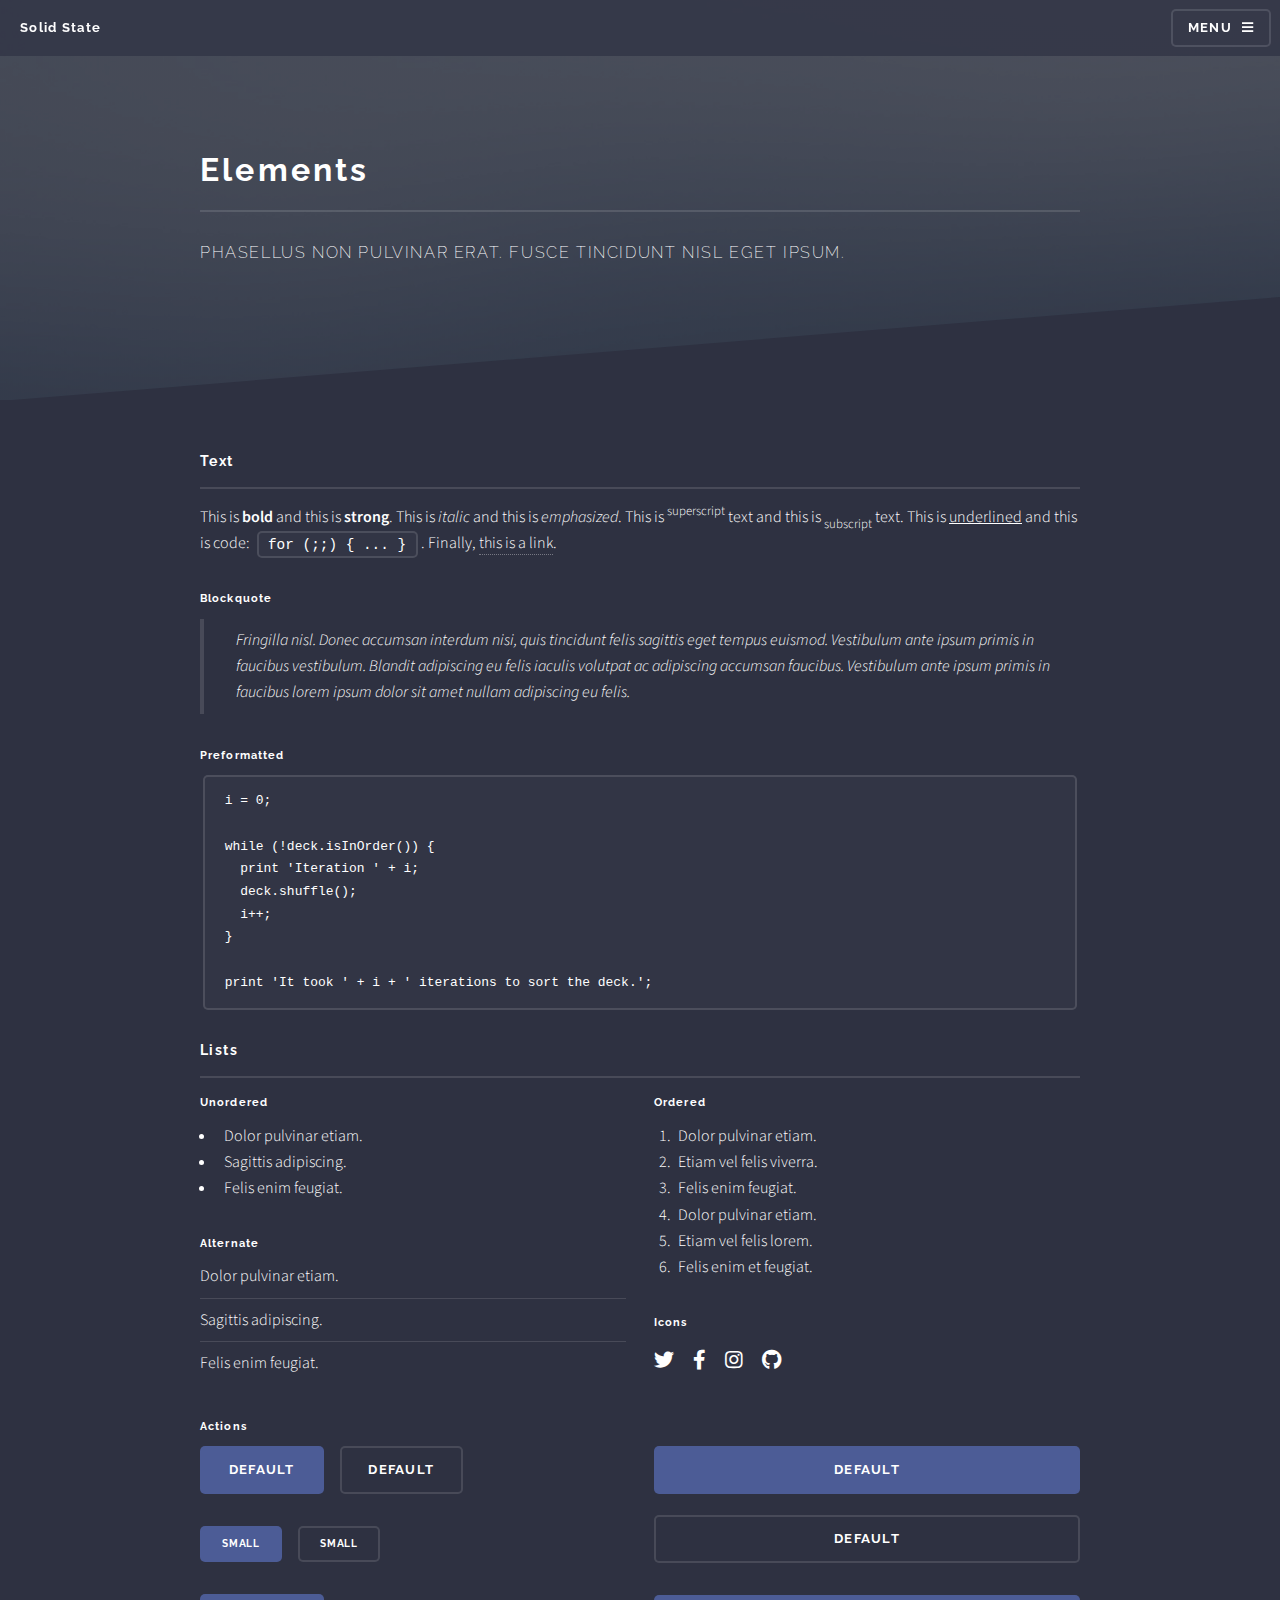
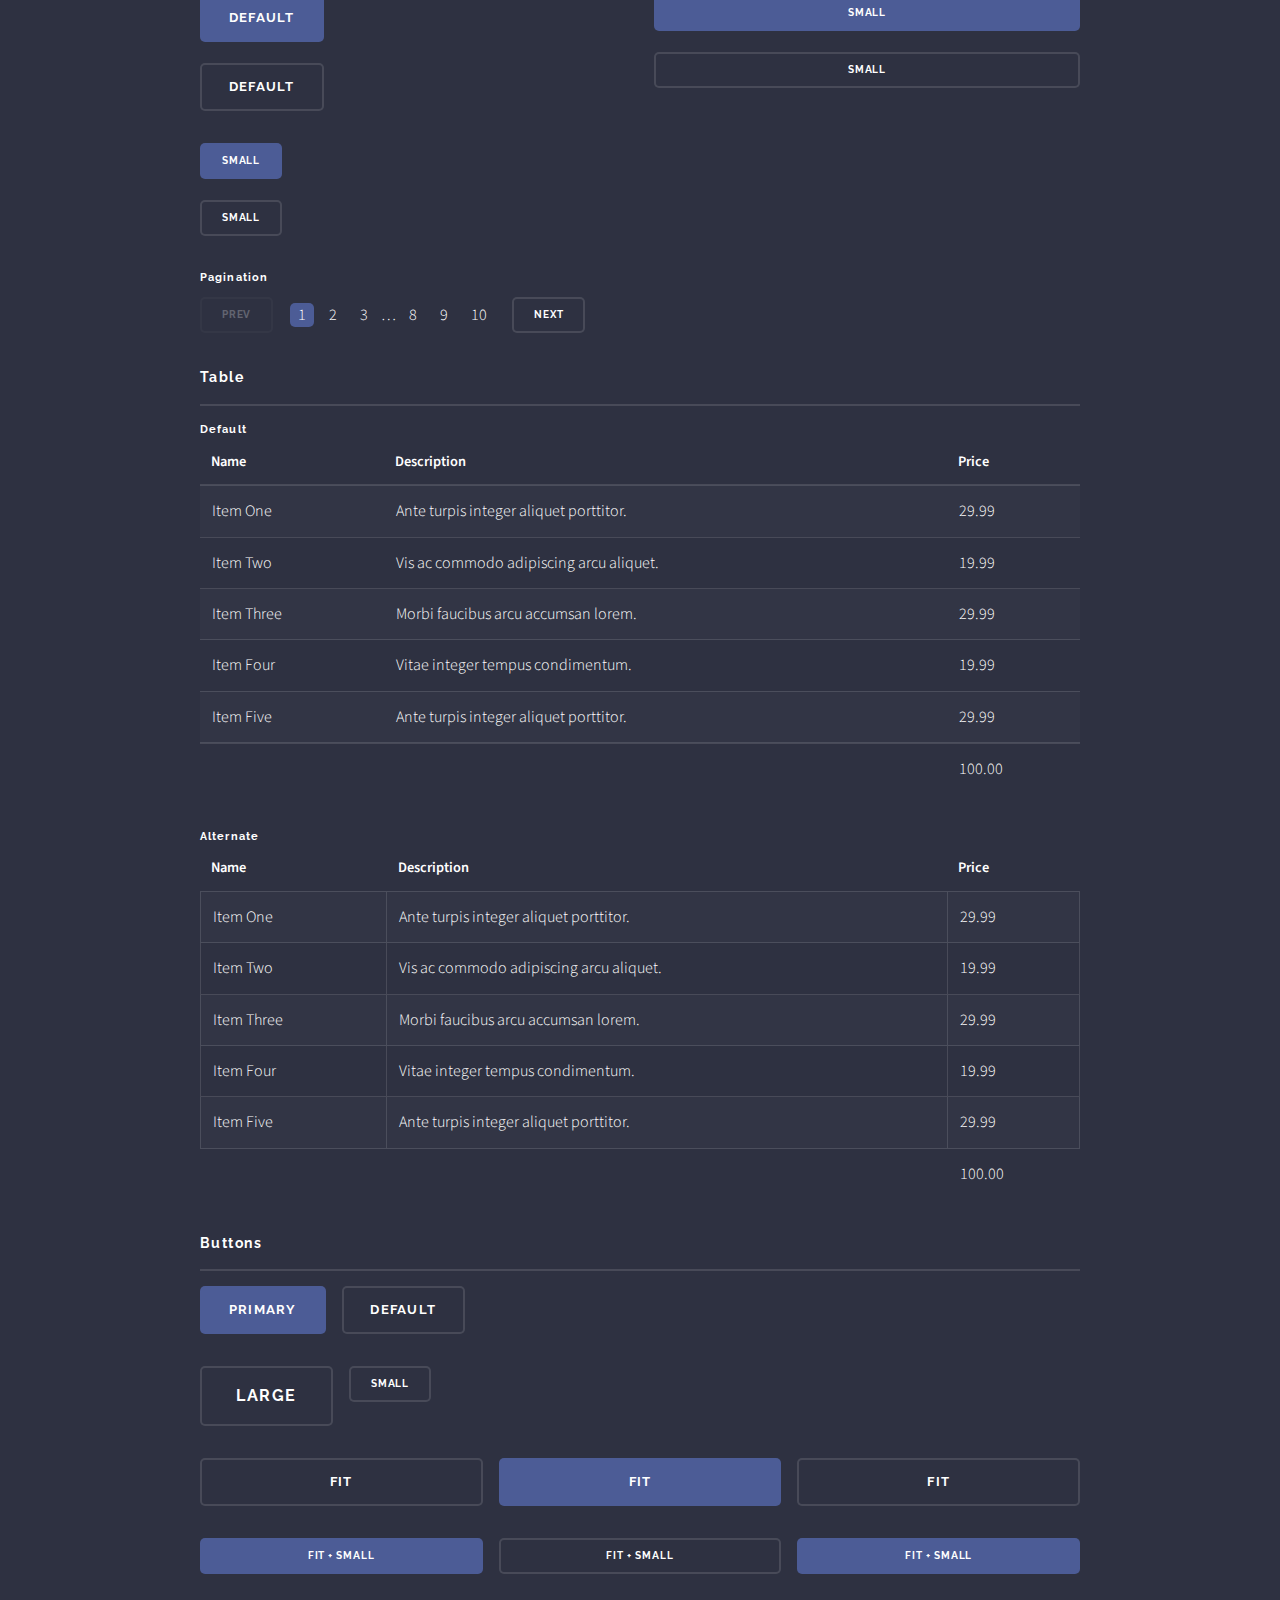
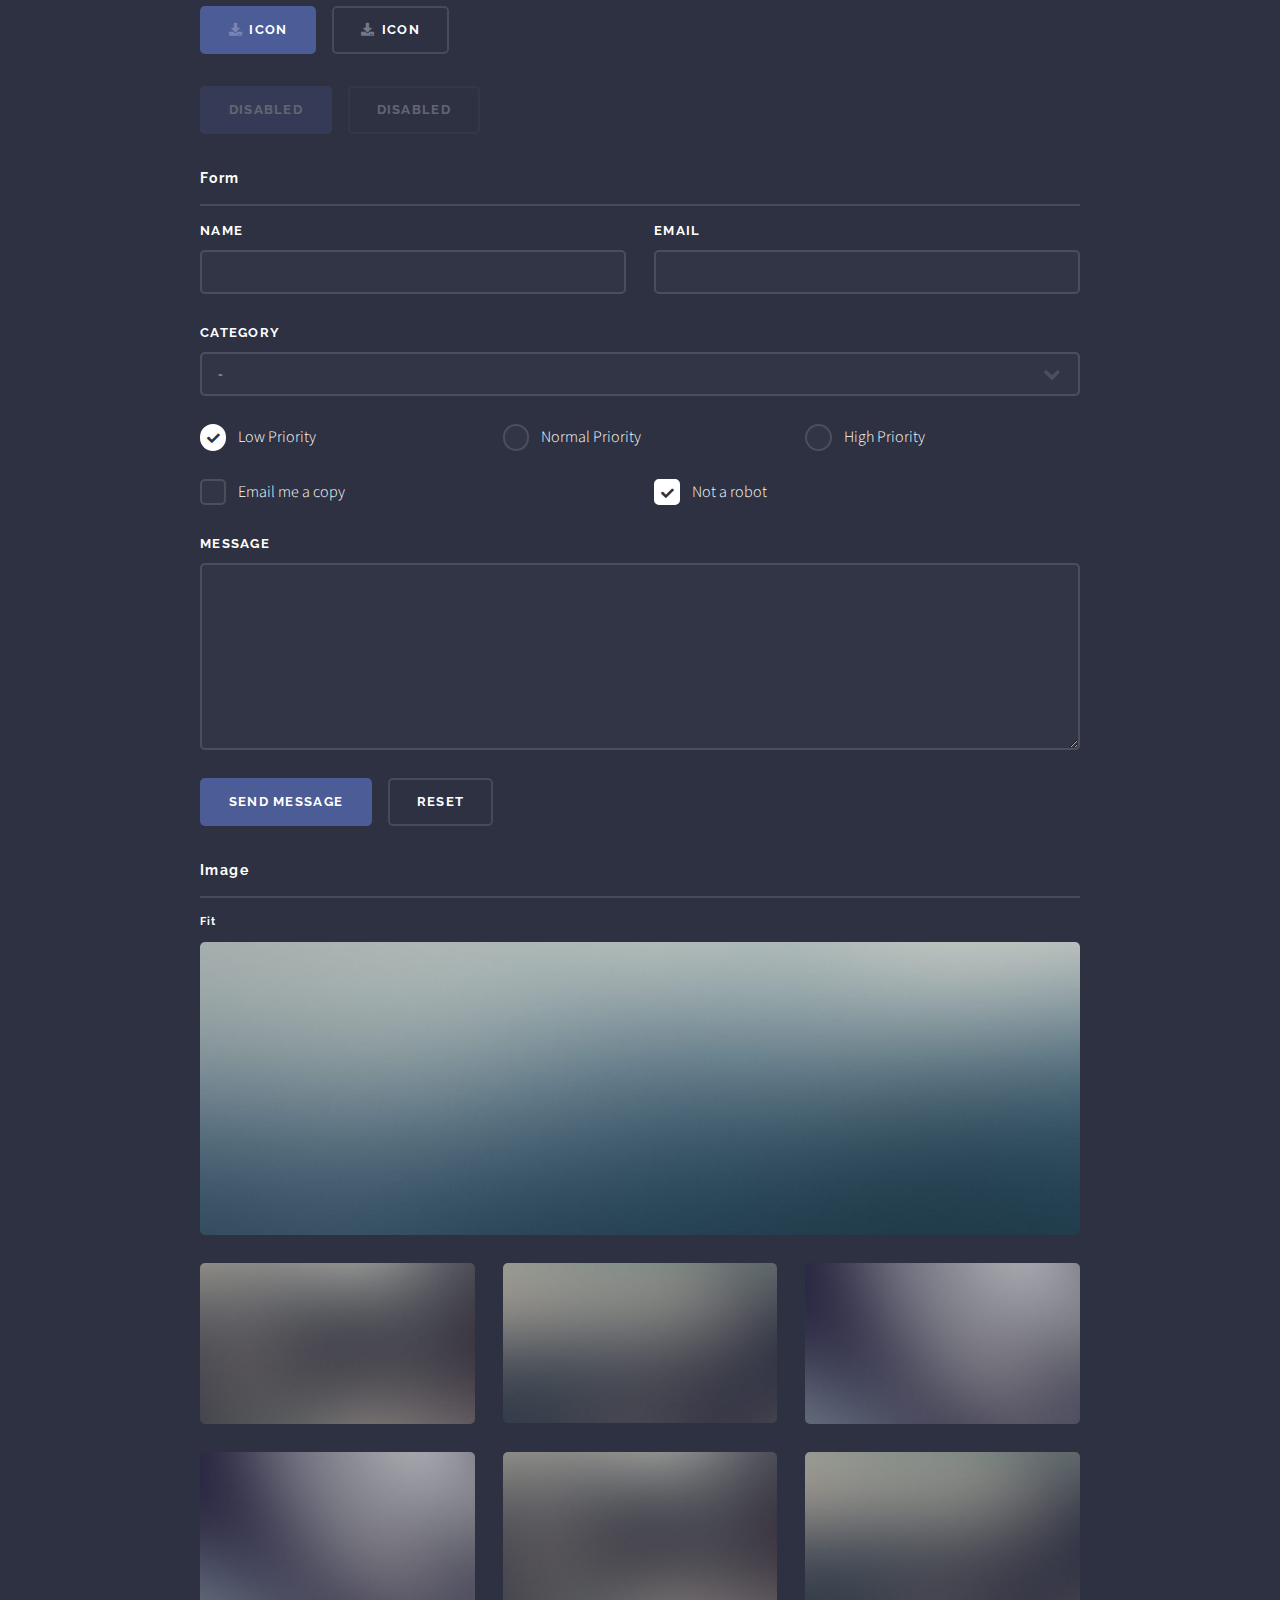
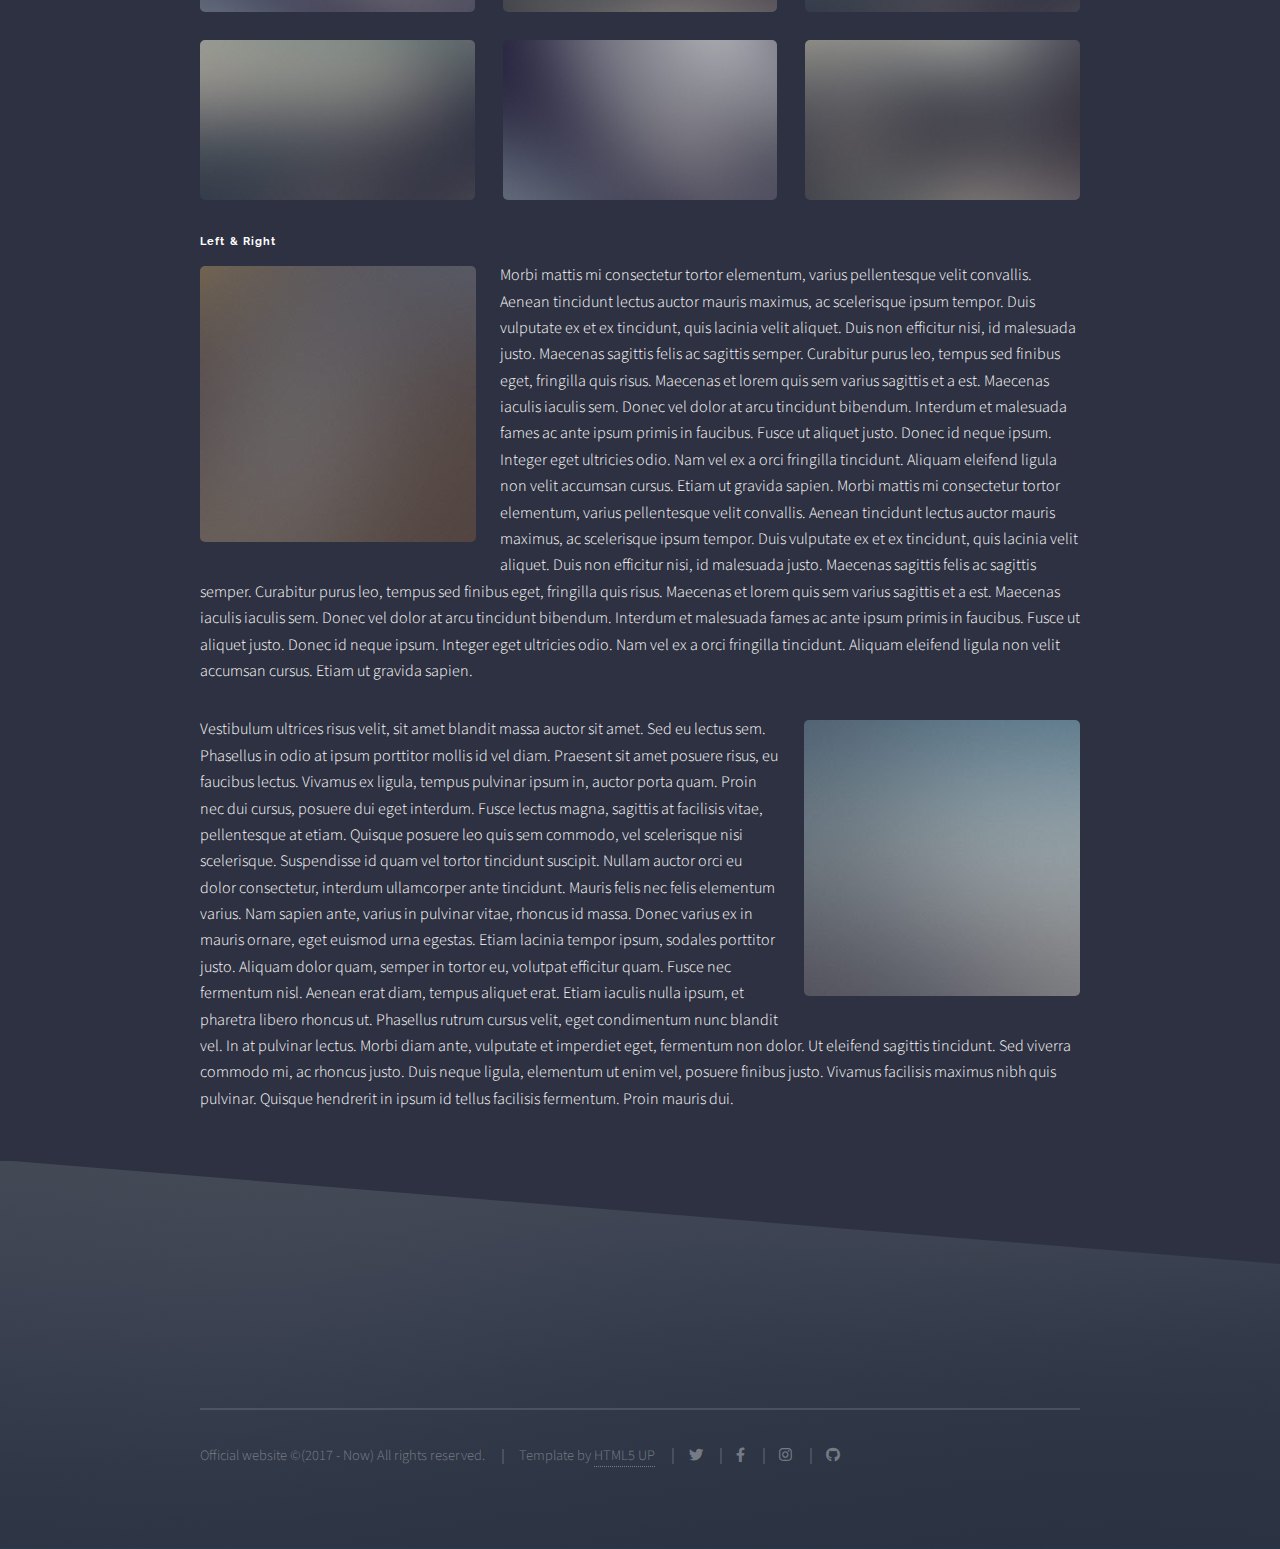
==== commit fde6d9b7: "Update" ====
--- a/elements.html
+++ b/elements.html
@@ -1,4 +1,4 @@
-<!DOCTYPE HTML>
+﻿<!DOCTYPE HTML>
 <!--
 	Solid State by HTML5 UP
 	html5up.net | @ajlkn
@@ -363,44 +363,16 @@
 
 				<!-- Footer -->
 					<section id="footer">
-						<div class="inner">
-							<h2 class="major">Get in touch</h2>
-							<p>Cras mattis ante fermentum, malesuada neque vitae, eleifend erat. Phasellus non pulvinar erat. Fusce tincidunt, nisl eget mattis egestas, purus ipsum consequat orci, sit amet lobortis lorem lacus in tellus. Sed ac elementum arcu. Quisque placerat auctor laoreet.</p>
-							<form method="post" action="#">
-								<div class="fields">
-									<div class="field">
-										<label for="name">Name</label>
-										<input type="text" name="name" id="name" />
-									</div>
-									<div class="field">
-										<label for="email">Email</label>
-										<input type="email" name="email" id="email" />
-									</div>
-									<div class="field">
-										<label for="message">Message</label>
-										<textarea name="message" id="message" rows="4"></textarea>
-									</div>
-								</div>
-								<ul class="actions">
-									<li><input type="submit" value="Send Message" /></li>
-								</ul>
-							</form>
-							<ul class="contact">
-								<li class="icon solid fa-home">
-									Untitled Inc<br />
-									1234 Somewhere Road Suite #2894<br />
-									Nashville, TN 00000-0000
-								</li>
-								<li class="icon solid fa-phone">(000) 000-0000</li>
-								<li class="icon solid fa-envelope"><a href="#">information@untitled.tld</a></li>
-								<li class="icon brands fa-twitter"><a href="#">twitter.com/untitled-tld</a></li>
-								<li class="icon brands fa-facebook-f"><a href="#">facebook.com/untitled-tld</a></li>
-								<li class="icon brands fa-instagram"><a href="#">instagram.com/untitled-tld</a></li>
-							</ul>
-							<ul class="copyright">
-								<li>&copy; Untitled Inc. All rights reserved.</li><li>Design: <a href="http://html5up.net">HTML5 UP</a></li>
-							</ul>
-						</div>
+                        <div class="inner">
+                            <ul class="copyright">
+                                <li>Official website &copy;(2017 - Now) All rights reserved.</li>
+                                <li>Template by <a href="http://html5up.net">HTML5 UP</a></li>
+                                <li><a href="#" class="icon brands fa-twitter"><span class="label">Twitter</span></a></li>
+                                <li><a href="#" class="icon brands fa-facebook-f"><span class="label">Facebook</span></a></li>
+                                <li><a href="#" class="icon brands fa-instagram"><span class="label">Instagram</span></a></li>
+                                <li><a href="#" class="icon brands fa-github"><span class="label">Github</span></a></li>
+                            </ul>
+                        </div>
 					</section>
 
 			</div>
--- a/assets/css/main.css
+++ b/assets/css/main.css
@@ -256,7 +256,6 @@
 		font-weight: 700;
 		letter-spacing: 0.1em;
 		margin: 0 0 1em 0;
-		text-transform: uppercase;
 	}
 
 		h1 a, h2 a, h3 a, h4 a, h5 a, h6 a {
@@ -3458,7 +3457,6 @@
 			font-weight: 200;
 			letter-spacing: 0.1em;
 			line-height: 2;
-			text-transform: uppercase;
 		}
 
 		@media screen and (max-width: 1280px) {
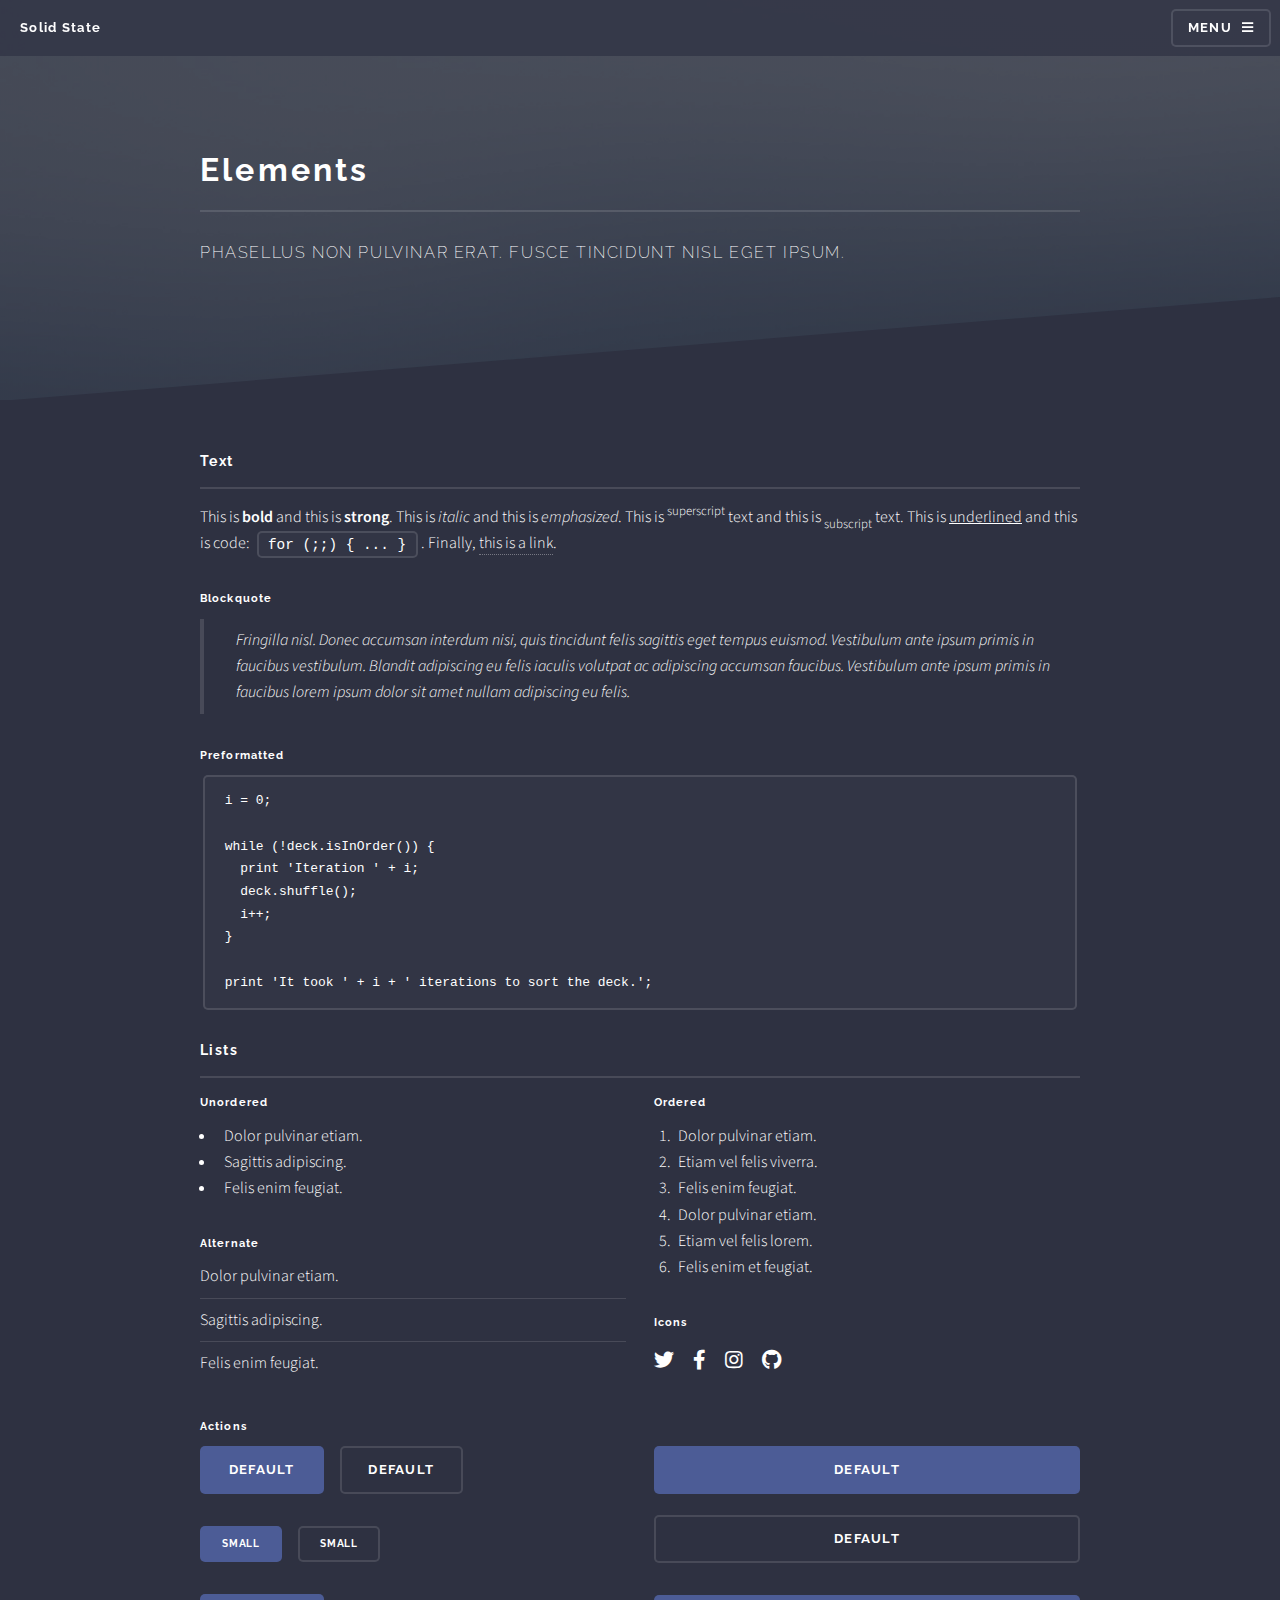
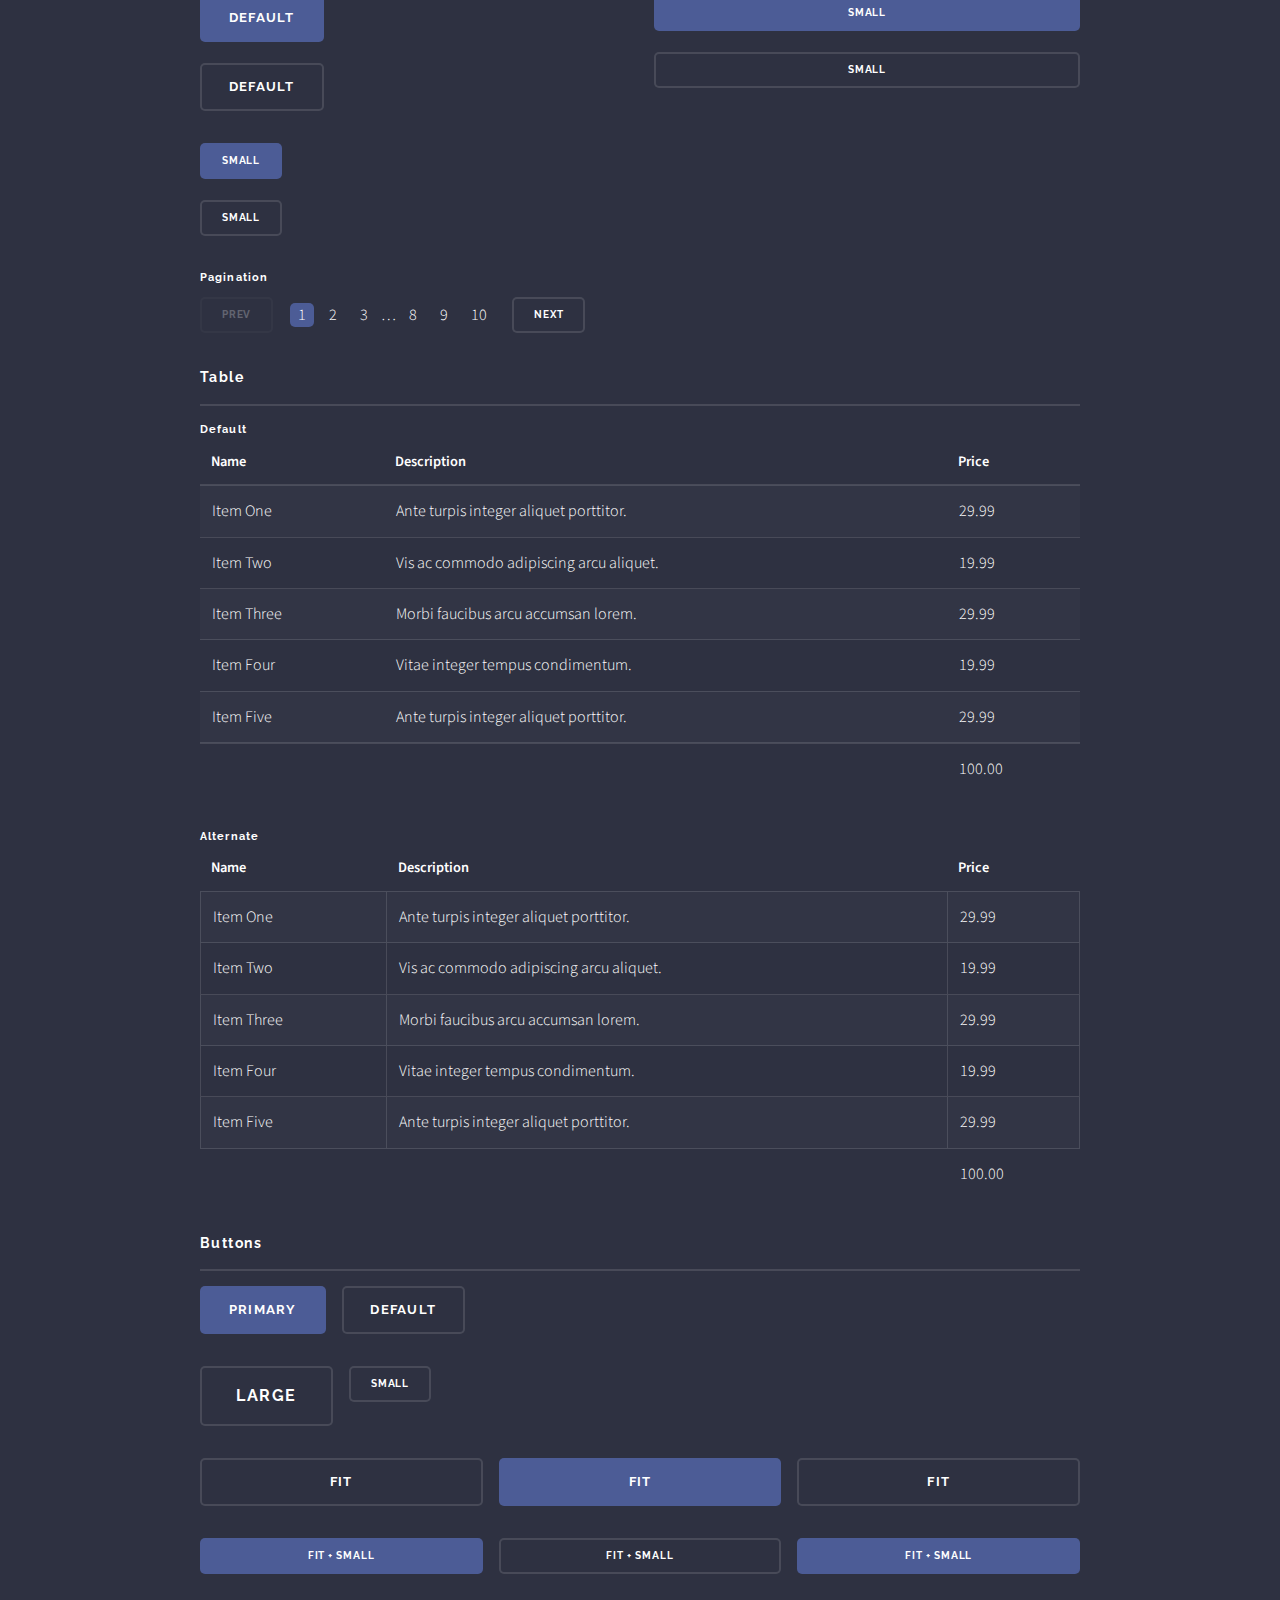
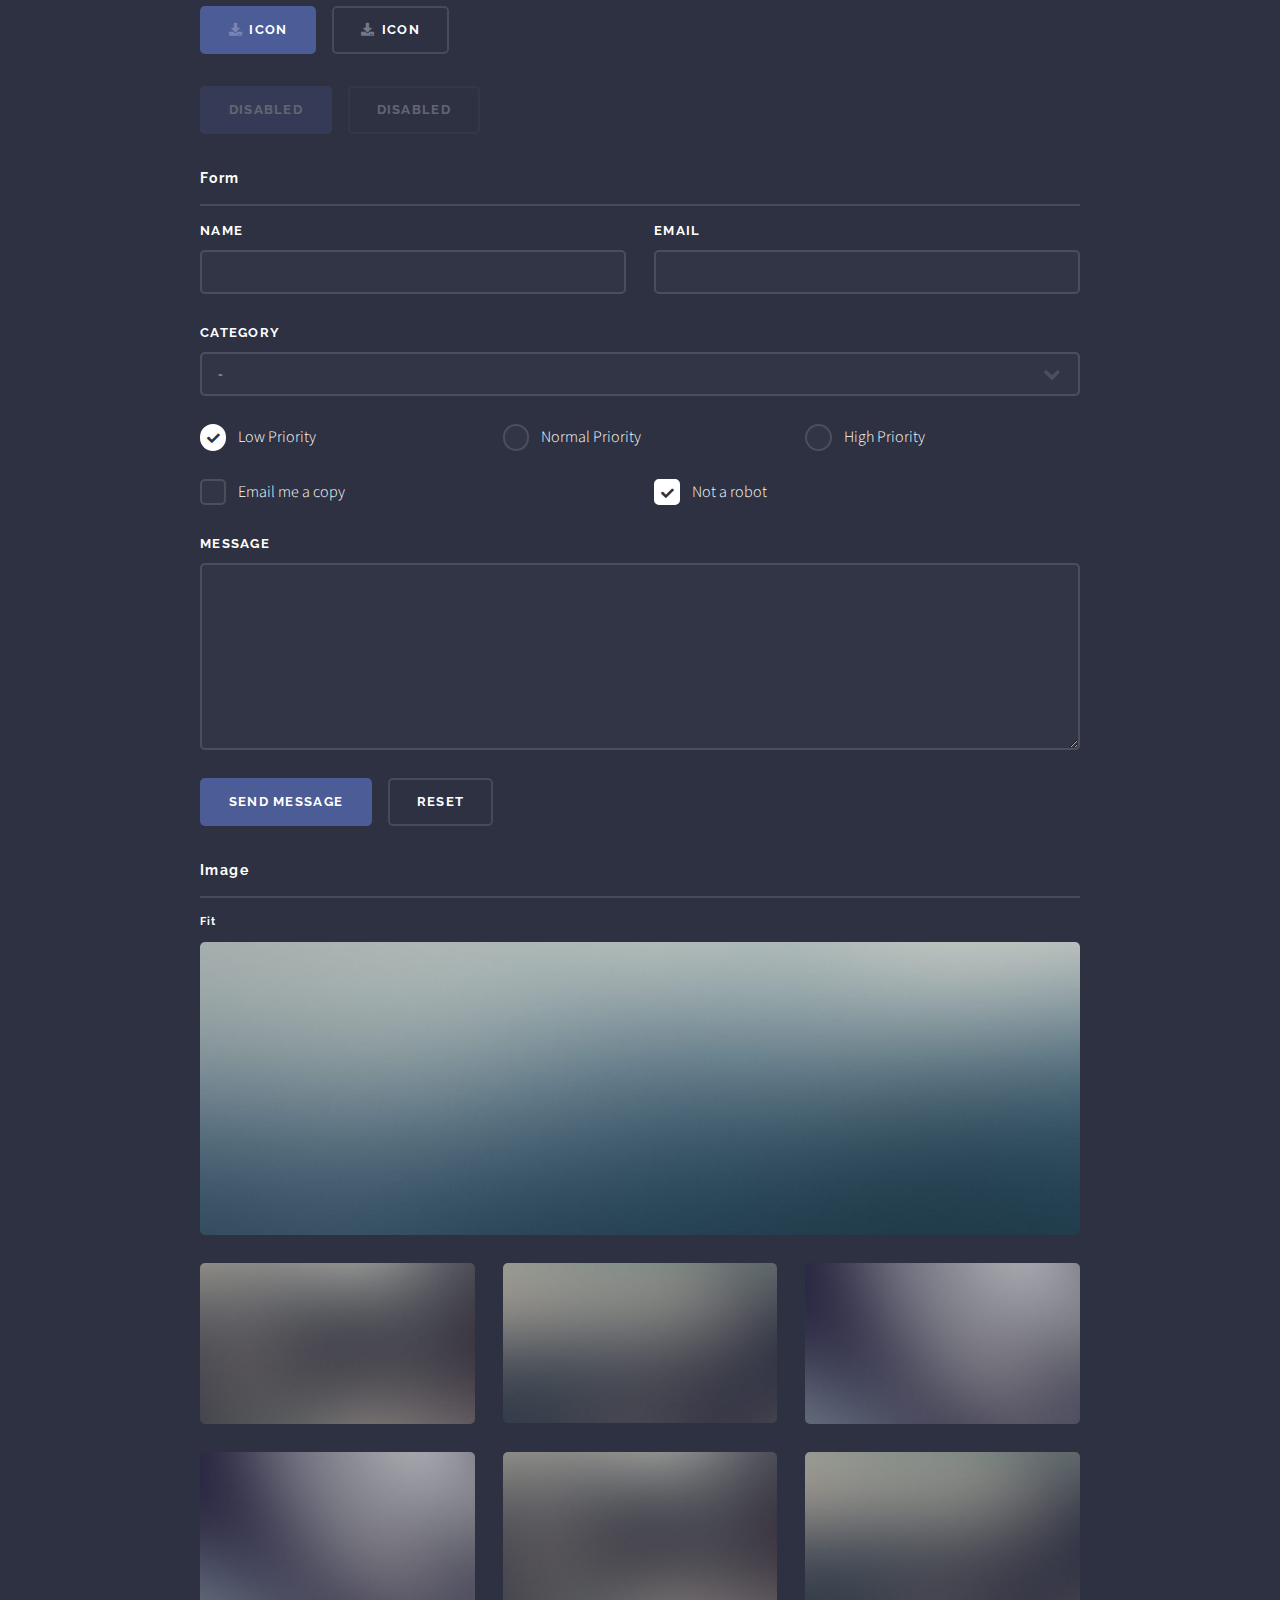
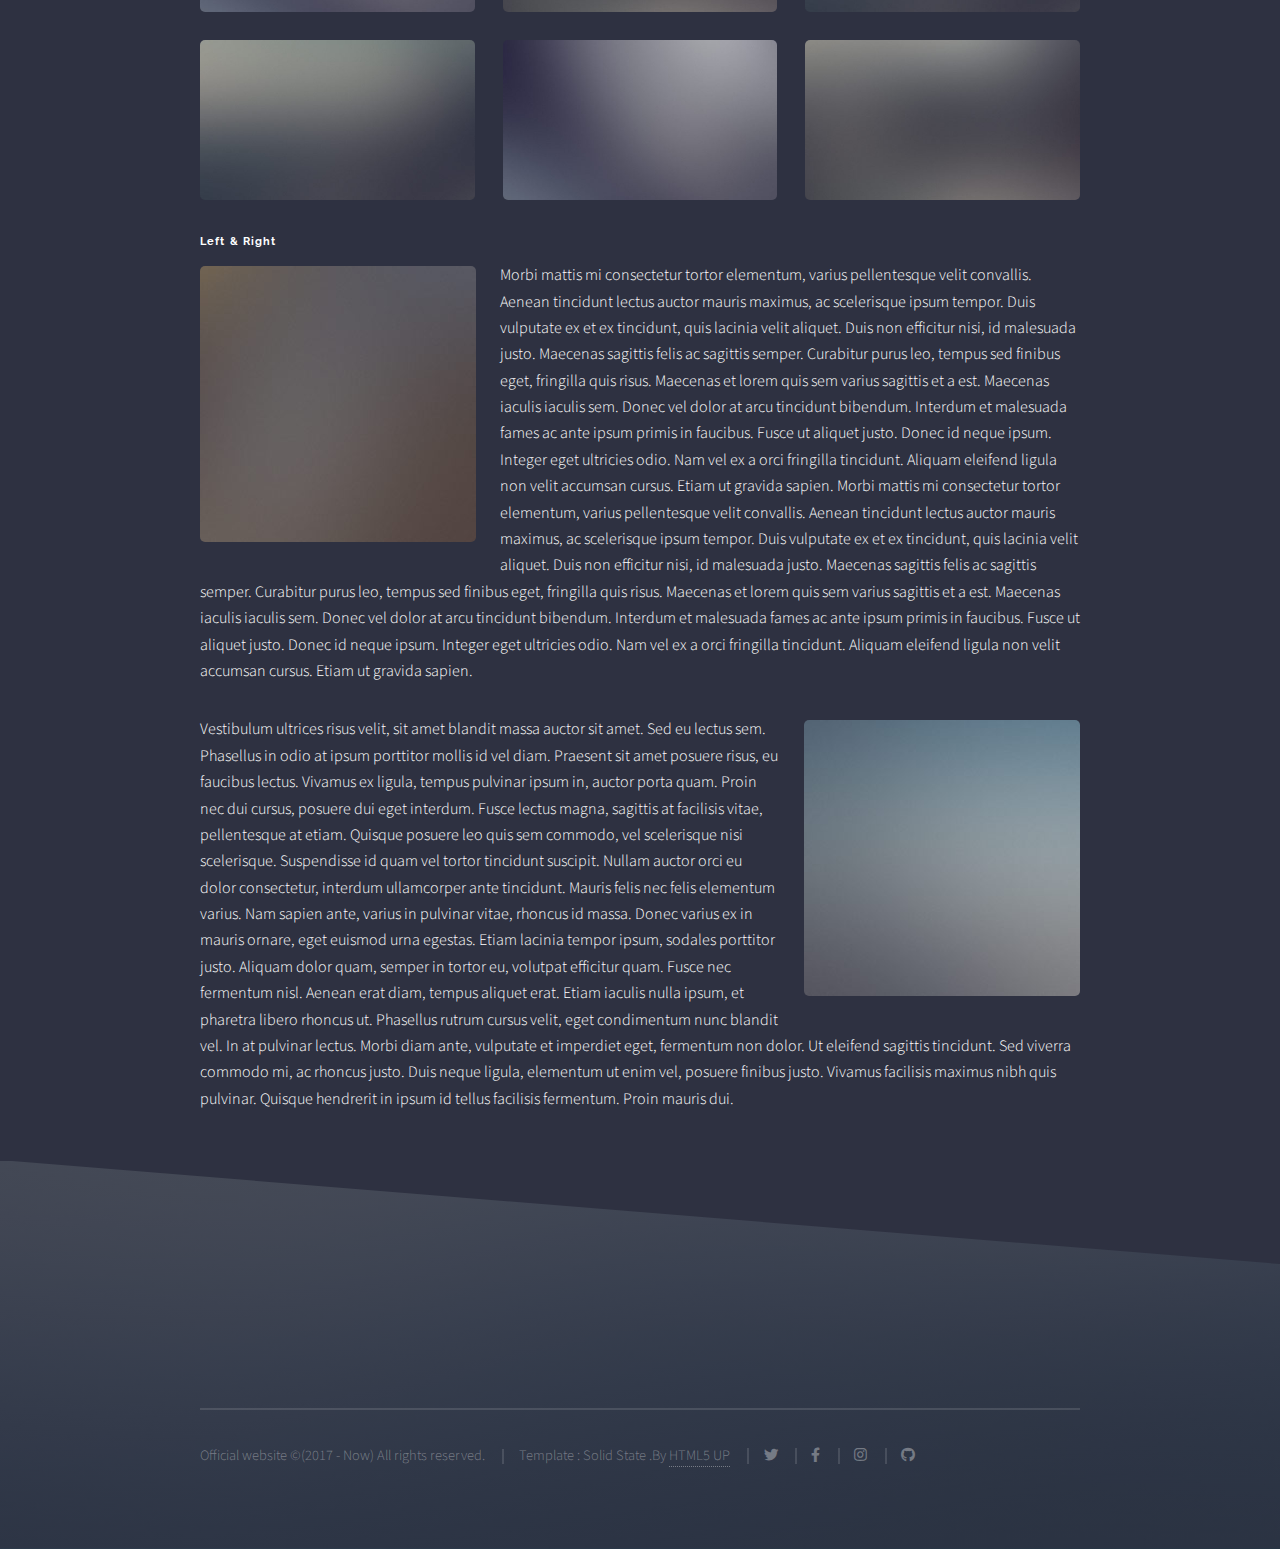
==== commit ea0c04ee: "Update" ====
--- a/elements.html
+++ b/elements.html
@@ -6,7 +6,7 @@
 -->
 <html>
 	<head>
-		<title>Elements - Solid State by HTML5 UP</title>
+		<title>Elements - pN5tR963_ Official Website</title>
 		<meta charset="utf-8" />
 		<meta name="viewport" content="width=device-width, initial-scale=1, user-scalable=no" />
 		<link rel="stylesheet" href="assets/css/main.css" />
@@ -366,7 +366,7 @@
                         <div class="inner">
                             <ul class="copyright">
                                 <li>Official website &copy;(2017 - Now) All rights reserved.</li>
-                                <li>Template by <a href="http://html5up.net">HTML5 UP</a></li>
+                                <li>Template : Solid State .By <a href="http://html5up.net">HTML5 UP</a></li>
                                 <li><a href="#" class="icon brands fa-twitter"><span class="label">Twitter</span></a></li>
                                 <li><a href="#" class="icon brands fa-facebook-f"><span class="label">Facebook</span></a></li>
                                 <li><a href="#" class="icon brands fa-instagram"><span class="label">Instagram</span></a></li>
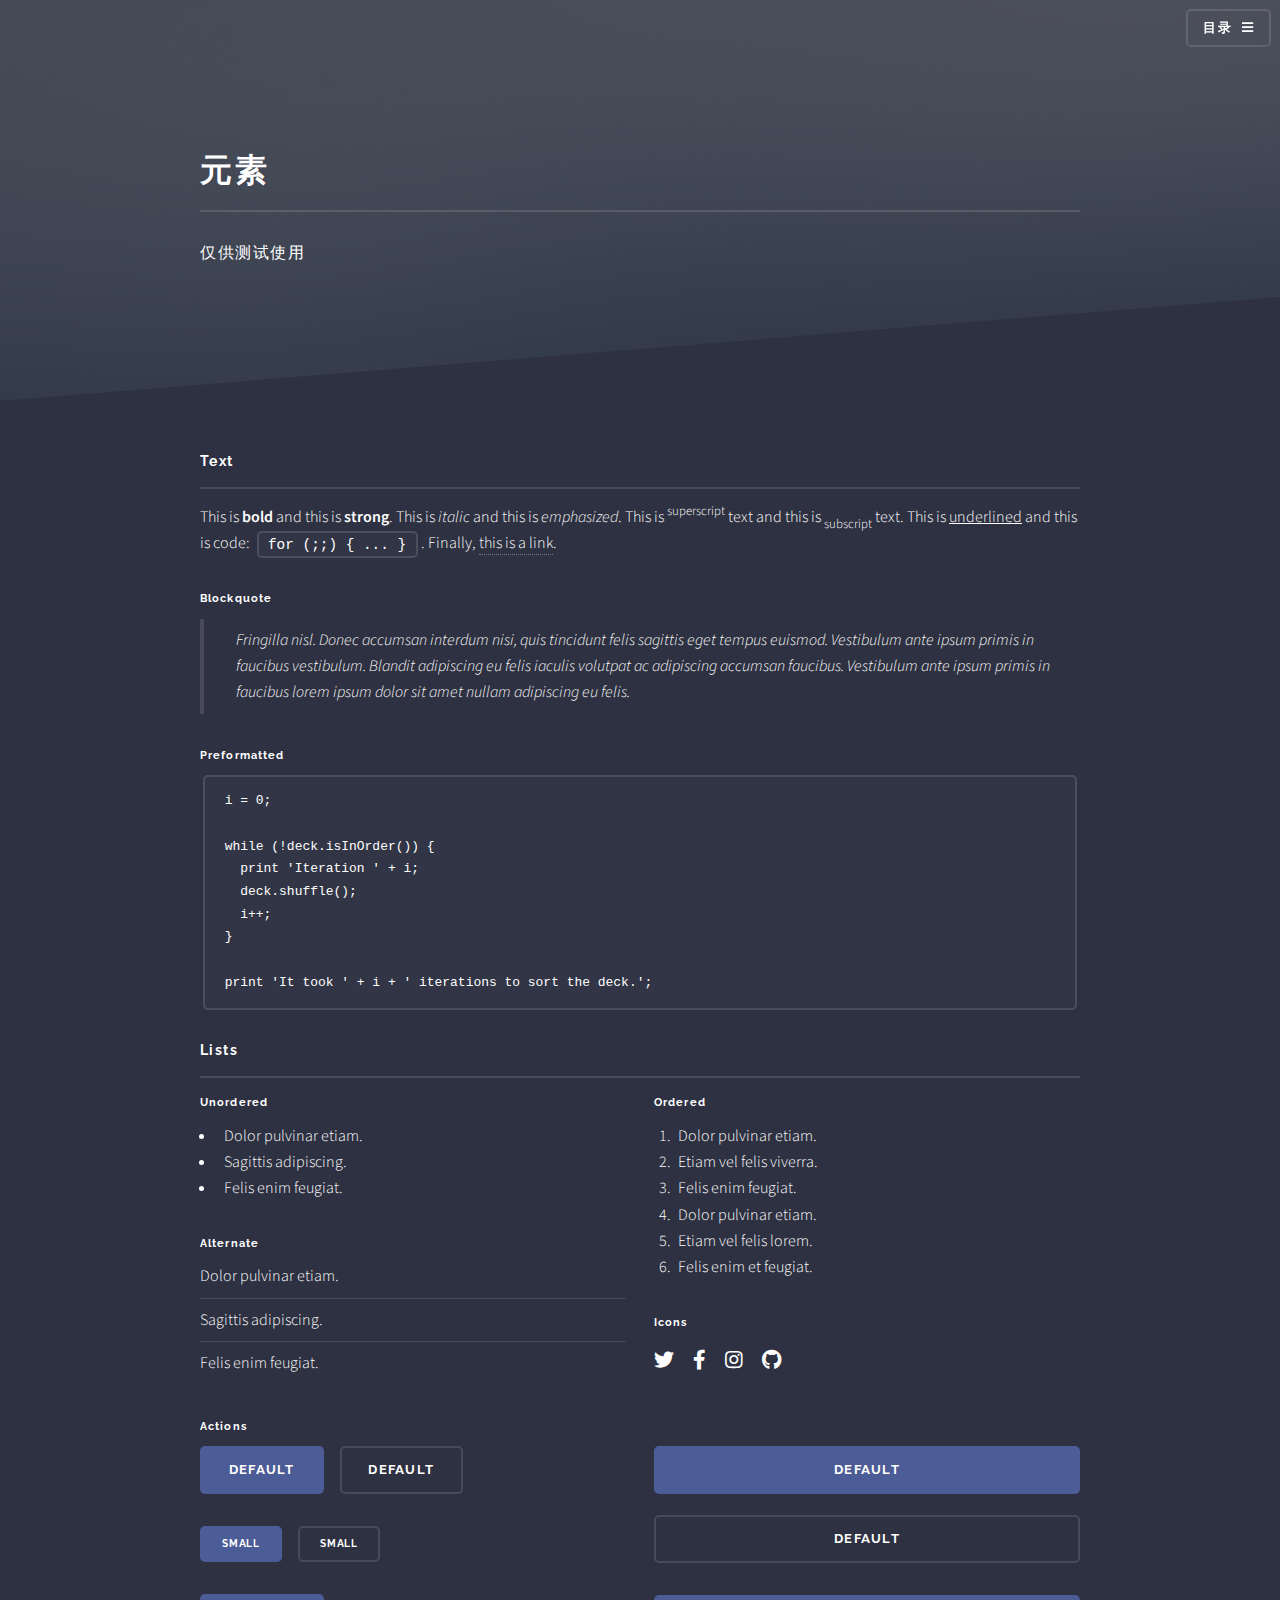
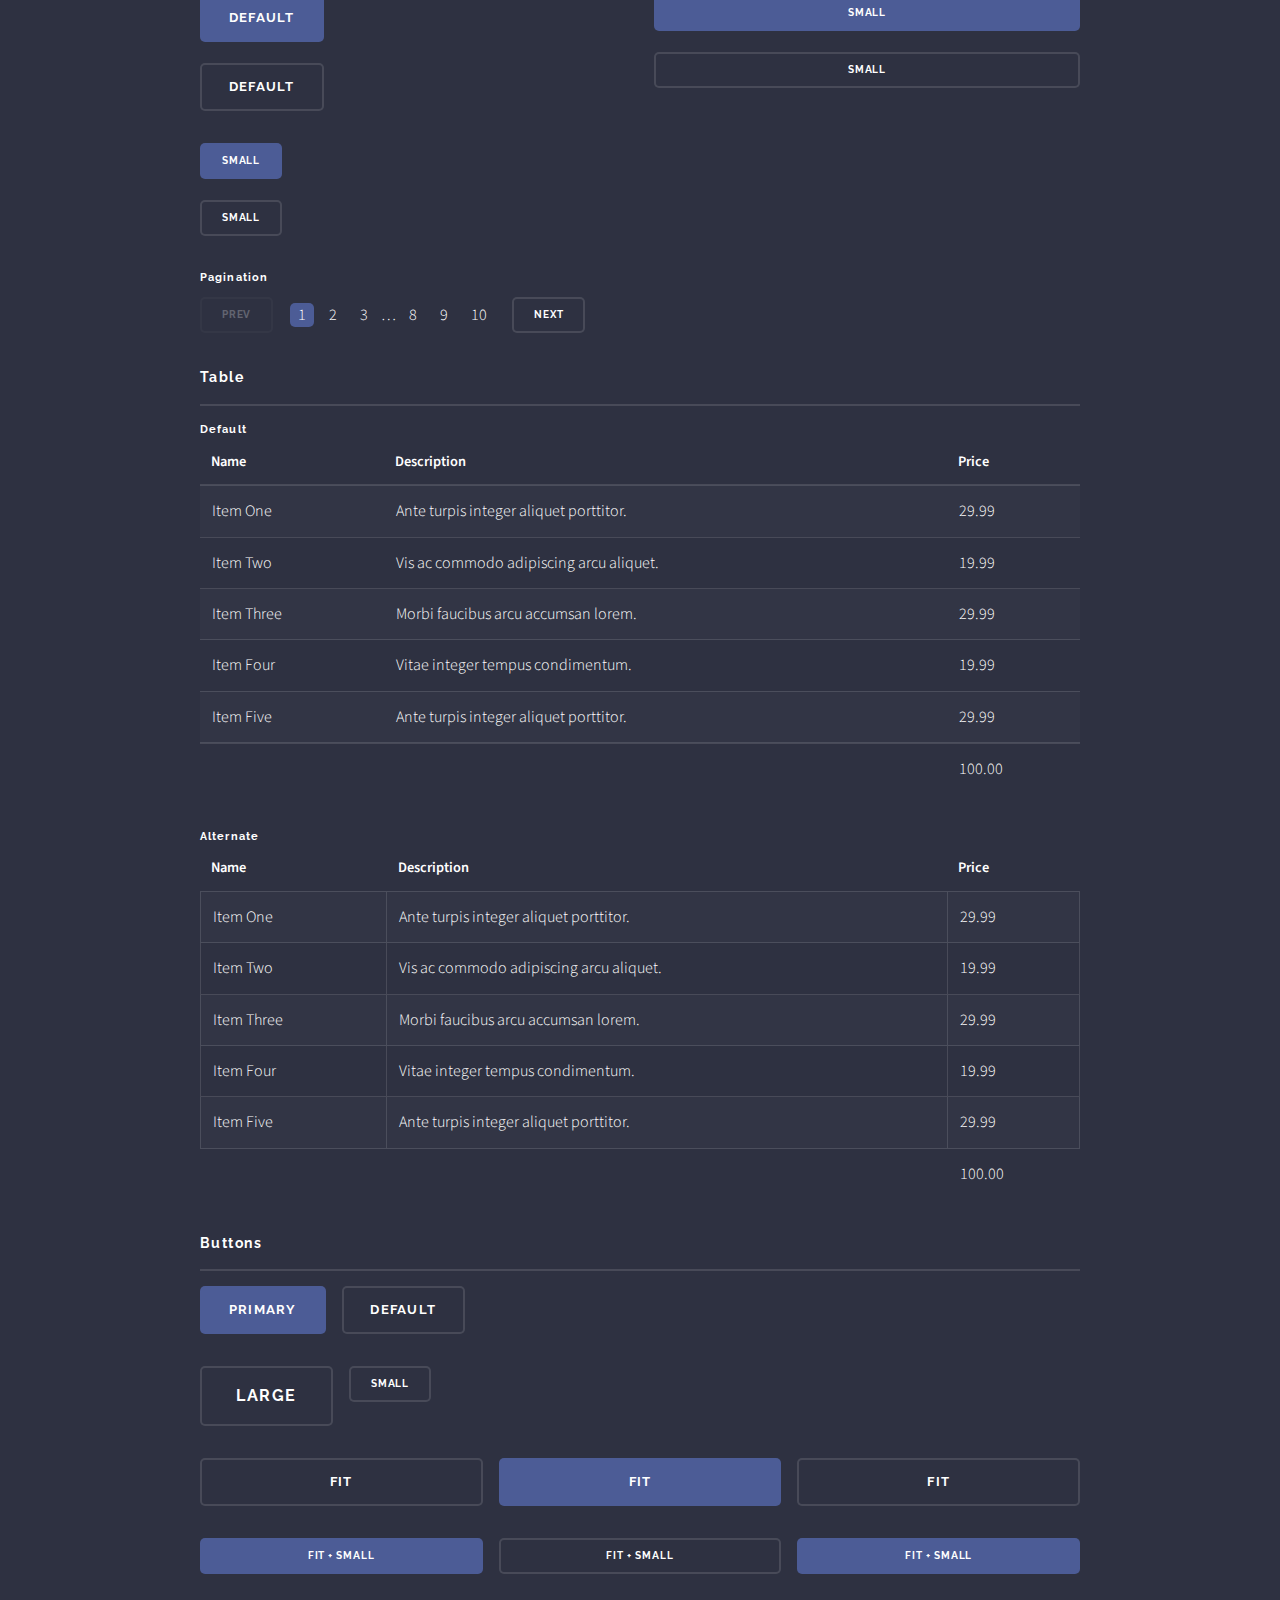
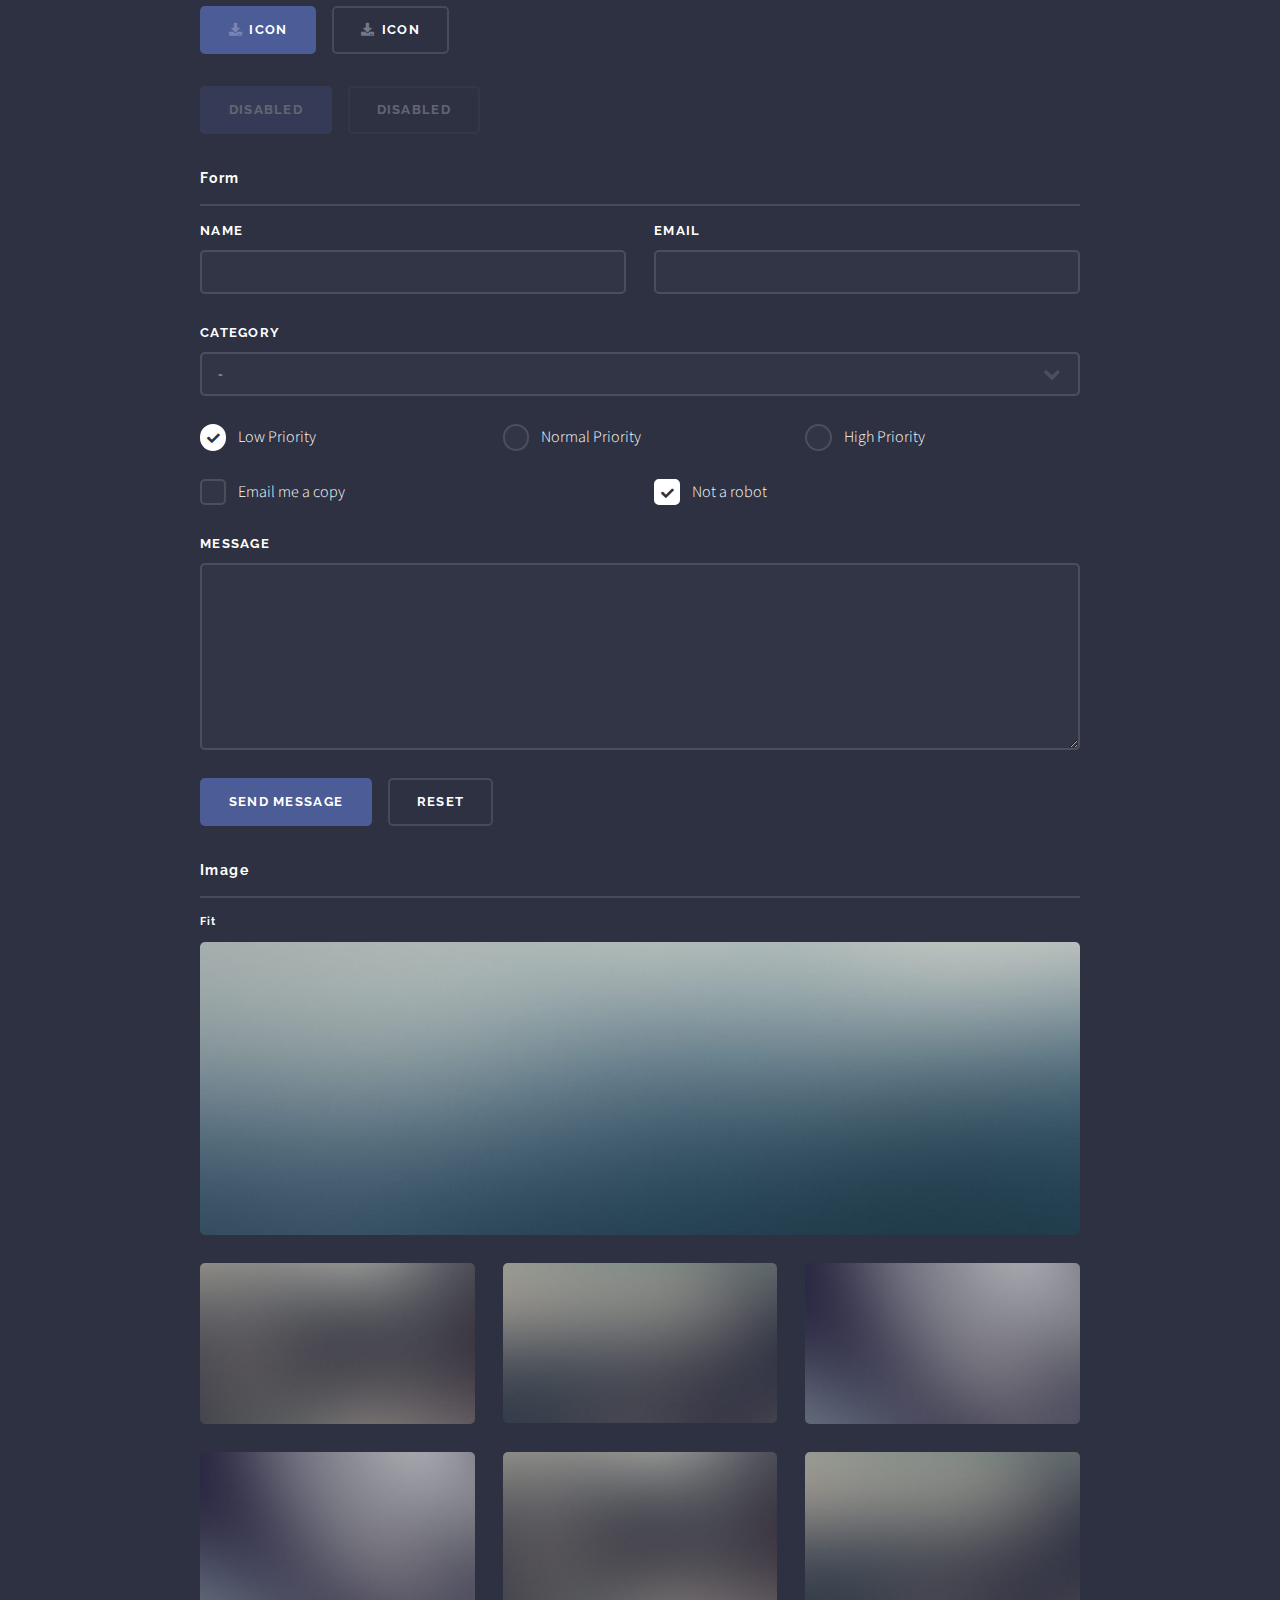
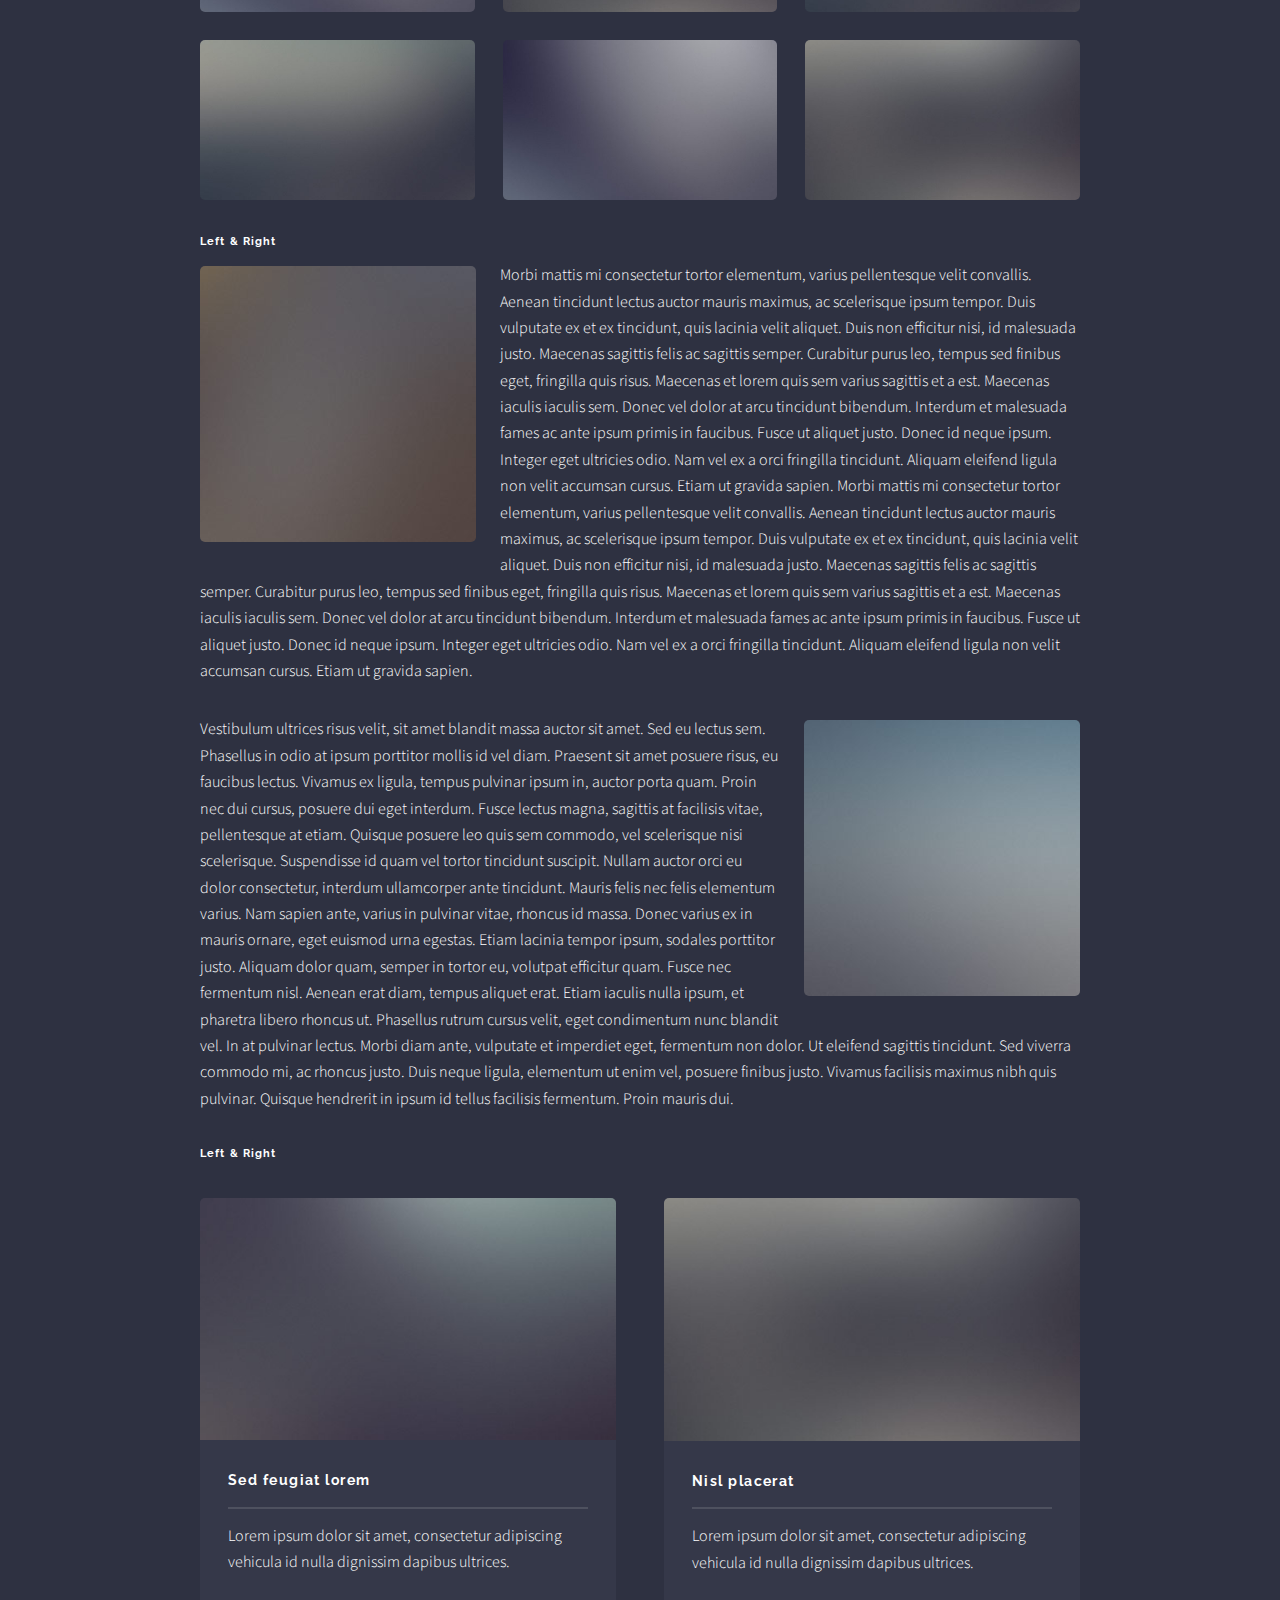
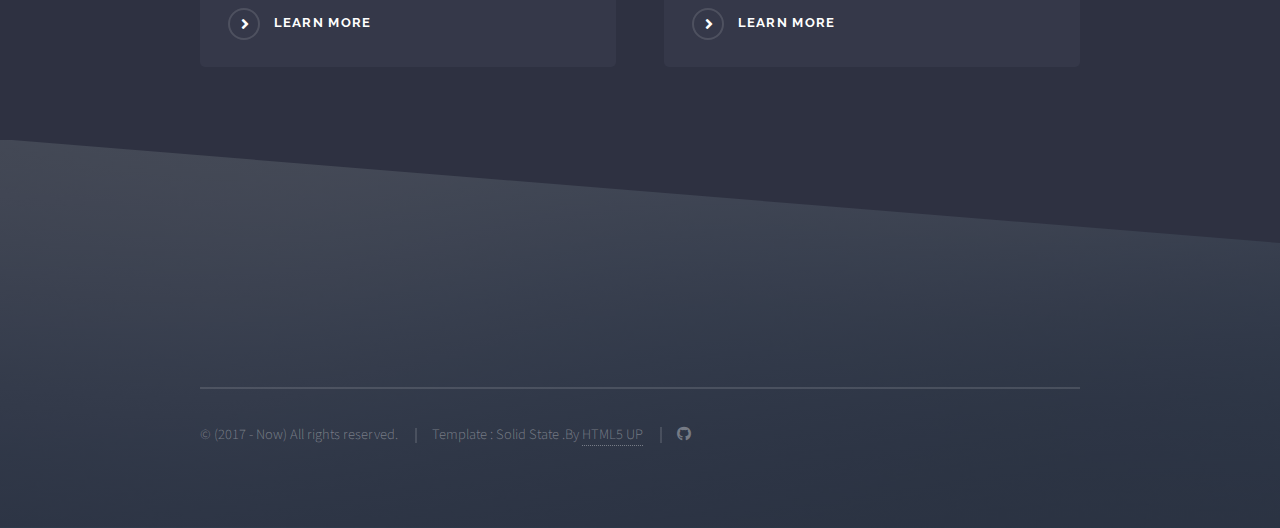
==== commit cb464d13: "Update" ====
--- a/elements.html
+++ b/elements.html
@@ -15,53 +15,53 @@
 	<body class="is-preload">
 
 		<!-- Page Wrapper -->
-			<div id="page-wrapper">
-
-				<!-- Header -->
-					<header id="header">
-						<h1><a href="index.html">Solid State</a></h1>
-						<nav>
-							<a href="#menu">Menu</a>
-						</nav>
-					</header>
-
-				<!-- Menu -->
-					<nav id="menu">
-						<div class="inner">
-							<h2>Menu</h2>
-							<ul class="links">
-								<li><a href="index.html">Home</a></li>
-								<li><a href="generic.html">Generic</a></li>
-								<li><a href="elements.html">Elements</a></li>
-								<li><a href="#">Log In</a></li>
-								<li><a href="#">Sign Up</a></li>
-							</ul>
-							<a href="#" class="close">Close</a>
-						</div>
-					</nav>
-
-				<!-- Wrapper -->
-					<section id="wrapper">
-						<header>
-							<div class="inner">
-								<h2>Elements</h2>
-								<p>Phasellus non pulvinar erat. Fusce tincidunt nisl eget ipsum.</p>
-							</div>
-						</header>
-
-						<!-- Content -->
-							<div class="wrapper">
-								<div class="inner">
-
-									<section>
-										<h3 class="major">Text</h3>
-										<p>This is <b>bold</b> and this is <strong>strong</strong>. This is <i>italic</i> and this is <em>emphasized</em>.
-										This is <sup>superscript</sup> text and this is <sub>subscript</sub> text.
-										This is <u>underlined</u> and this is code: <code>for (;;) { ... }</code>. Finally, <a href="#">this is a link</a>.</p>
-										<h4>Blockquote</h4>
-										<blockquote>Fringilla nisl. Donec accumsan interdum nisi, quis tincidunt felis sagittis eget tempus euismod. Vestibulum ante ipsum primis in faucibus vestibulum. Blandit adipiscing eu felis iaculis volutpat ac adipiscing accumsan faucibus. Vestibulum ante ipsum primis in faucibus lorem ipsum dolor sit amet nullam adipiscing eu felis.</blockquote>
-										<h4>Preformatted</h4>
-										<pre><code>i = 0;
+        <div id="page-wrapper">
+
+            <!-- Header -->
+            <header id="header" class="alt">
+                <h1><a href="index.html">pN5tR963_</a></h1>
+                <nav>
+                    <a href="#menu">目录</a>
+                </nav>
+            </header>
+
+            <!-- Menu -->
+            <nav id="menu">
+                <div class="inner">
+                    <h2>目录</h2>
+                    <ul class="links">
+                        <li><a href="index.html">主页</a></li>
+                        <li><a href="generic.html">Generic</a></li>
+                        <li><a href="elements.html">元素</a></li>
+                    </ul>
+                    <a href="#" class="close">Close</a>
+                </div>
+            </nav>
+
+            <!-- Wrapper -->
+            <section id="wrapper">
+                <header>
+                    <div class="inner">
+                        <h2>元素</h2>
+                        <p>仅供测试使用</p>
+                    </div>
+                </header>
+
+                <!-- Content -->
+                <div class="wrapper">
+                    <div class="inner">
+
+                        <section>
+                            <h3 class="major">Text</h3>
+                            <p>
+                                This is <b>bold</b> and this is <strong>strong</strong>. This is <i>italic</i> and this is <em>emphasized</em>.
+                                This is <sup>superscript</sup> text and this is <sub>subscript</sub> text.
+                                This is <u>underlined</u> and this is code: <code>for (;;) { ... }</code>. Finally, <a href="#">this is a link</a>.
+                            </p>
+                            <h4>Blockquote</h4>
+                            <blockquote>Fringilla nisl. Donec accumsan interdum nisi, quis tincidunt felis sagittis eget tempus euismod. Vestibulum ante ipsum primis in faucibus vestibulum. Blandit adipiscing eu felis iaculis volutpat ac adipiscing accumsan faucibus. Vestibulum ante ipsum primis in faucibus lorem ipsum dolor sit amet nullam adipiscing eu felis.</blockquote>
+                            <h4>Preformatted</h4>
+                            <pre><code>i = 0;
 
 while (!deck.isInOrder()) {
   print 'Iteration ' + i;
@@ -70,312 +70,324 @@
 }
 
 print 'It took ' + i + ' iterations to sort the deck.';</code></pre>
-									</section>
-
-									<section>
-										<h3 class="major">Lists</h3>
-										<div class="row">
-											<div class="col-6 col-12-medium">
-												<h4>Unordered</h4>
-												<ul>
-													<li>Dolor pulvinar etiam.</li>
-													<li>Sagittis adipiscing.</li>
-													<li>Felis enim feugiat.</li>
-												</ul>
-												<h4>Alternate</h4>
-												<ul class="alt">
-													<li>Dolor pulvinar etiam.</li>
-													<li>Sagittis adipiscing.</li>
-													<li>Felis enim feugiat.</li>
-												</ul>
-											</div>
-											<div class="col-6 col-12-medium">
-												<h4>Ordered</h4>
-												<ol>
-													<li>Dolor pulvinar etiam.</li>
-													<li>Etiam vel felis viverra.</li>
-													<li>Felis enim feugiat.</li>
-													<li>Dolor pulvinar etiam.</li>
-													<li>Etiam vel felis lorem.</li>
-													<li>Felis enim et feugiat.</li>
-												</ol>
-												<h4>Icons</h4>
-												<ul class="icons">
-													<li><a href="#" class="icon brands fa-twitter"><span class="label">Twitter</span></a></li>
-													<li><a href="#" class="icon brands fa-facebook-f"><span class="label">Facebook</span></a></li>
-													<li><a href="#" class="icon brands fa-instagram"><span class="label">Instagram</span></a></li>
-													<li><a href="#" class="icon brands fa-github"><span class="label">Github</span></a></li>
-												</ul>
-											</div>
-										</div>
-										<h4>Actions</h4>
-										<div class="row">
-											<div class="col-6 col-12-medium">
-												<ul class="actions">
-													<li><a href="#" class="button primary">Default</a></li>
-													<li><a href="#" class="button">Default</a></li>
-												</ul>
-												<ul class="actions small">
-													<li><a href="#" class="button primary small">Small</a></li>
-													<li><a href="#" class="button small">Small</a></li>
-												</ul>
-												<ul class="actions stacked">
-													<li><a href="#" class="button primary">Default</a></li>
-													<li><a href="#" class="button">Default</a></li>
-												</ul>
-												<ul class="actions stacked small">
-													<li><a href="#" class="button primary small">Small</a></li>
-													<li><a href="#" class="button small">Small</a></li>
-												</ul>
-											</div>
-											<div class="col-6 col-12-medium">
-												<ul class="actions stacked">
-													<li><a href="#" class="button primary fit">Default</a></li>
-													<li><a href="#" class="button fit">Default</a></li>
-												</ul>
-												<ul class="actions stacked small">
-													<li><a href="#" class="button primary small fit">Small</a></li>
-													<li><a href="#" class="button small fit">Small</a></li>
-												</ul>
-											</div>
-										</div>
-										<h4>Pagination</h4>
-										<ul class="pagination">
-											<li><span class="button small disabled">Prev</span></li>
-											<li><a href="#" class="page active">1</a></li>
-											<li><a href="#" class="page">2</a></li>
-											<li><a href="#" class="page">3</a></li>
-											<li><span>&hellip;</span></li>
-											<li><a href="#" class="page">8</a></li>
-											<li><a href="#" class="page">9</a></li>
-											<li><a href="#" class="page">10</a></li>
-											<li><a href="#" class="button small">Next</a></li>
-										</ul>
-									</section>
-
-									<section>
-										<h3 class="major">Table</h3>
-										<h4>Default</h4>
-										<div class="table-wrapper">
-											<table>
-												<thead>
-													<tr>
-														<th>Name</th>
-														<th>Description</th>
-														<th>Price</th>
-													</tr>
-												</thead>
-												<tbody>
-													<tr>
-														<td>Item One</td>
-														<td>Ante turpis integer aliquet porttitor.</td>
-														<td>29.99</td>
-													</tr>
-													<tr>
-														<td>Item Two</td>
-														<td>Vis ac commodo adipiscing arcu aliquet.</td>
-														<td>19.99</td>
-													</tr>
-													<tr>
-														<td>Item Three</td>
-														<td> Morbi faucibus arcu accumsan lorem.</td>
-														<td>29.99</td>
-													</tr>
-													<tr>
-														<td>Item Four</td>
-														<td>Vitae integer tempus condimentum.</td>
-														<td>19.99</td>
-													</tr>
-													<tr>
-														<td>Item Five</td>
-														<td>Ante turpis integer aliquet porttitor.</td>
-														<td>29.99</td>
-													</tr>
-												</tbody>
-												<tfoot>
-													<tr>
-														<td colspan="2"></td>
-														<td>100.00</td>
-													</tr>
-												</tfoot>
-											</table>
-										</div>
-
-										<h4>Alternate</h4>
-										<div class="table-wrapper">
-											<table class="alt">
-												<thead>
-													<tr>
-														<th>Name</th>
-														<th>Description</th>
-														<th>Price</th>
-													</tr>
-												</thead>
-												<tbody>
-													<tr>
-														<td>Item One</td>
-														<td>Ante turpis integer aliquet porttitor.</td>
-														<td>29.99</td>
-													</tr>
-													<tr>
-														<td>Item Two</td>
-														<td>Vis ac commodo adipiscing arcu aliquet.</td>
-														<td>19.99</td>
-													</tr>
-													<tr>
-														<td>Item Three</td>
-														<td> Morbi faucibus arcu accumsan lorem.</td>
-														<td>29.99</td>
-													</tr>
-													<tr>
-														<td>Item Four</td>
-														<td>Vitae integer tempus condimentum.</td>
-														<td>19.99</td>
-													</tr>
-													<tr>
-														<td>Item Five</td>
-														<td>Ante turpis integer aliquet porttitor.</td>
-														<td>29.99</td>
-													</tr>
-												</tbody>
-												<tfoot>
-													<tr>
-														<td colspan="2"></td>
-														<td>100.00</td>
-													</tr>
-												</tfoot>
-											</table>
-										</div>
-									</section>
-
-									<section>
-										<h3 class="major">Buttons</h3>
-										<ul class="actions">
-											<li><a href="#" class="button primary">Primary</a></li>
-											<li><a href="#" class="button">Default</a></li>
-										</ul>
-										<ul class="actions">
-											<li><a href="#" class="button large">Large</a></li>
-											<li><a href="#" class="button small">Small</a></li>
-										</ul>
-										<ul class="actions fit">
-											<li><a href="#" class="button fit">Fit</a></li>
-											<li><a href="#" class="button primary fit">Fit</a></li>
-											<li><a href="#" class="button fit">Fit</a></li>
-										</ul>
-										<ul class="actions fit small">
-											<li><a href="#" class="button primary fit small">Fit + Small</a></li>
-											<li><a href="#" class="button fit small">Fit + Small</a></li>
-											<li><a href="#" class="button primary fit small">Fit + Small</a></li>
-										</ul>
-										<ul class="actions">
-											<li><a href="#" class="button primary icon solid fa-download">Icon</a></li>
-											<li><a href="#" class="button icon solid fa-download">Icon</a></li>
-										</ul>
-										<ul class="actions">
-											<li><span class="button primary disabled">Disabled</span></li>
-											<li><span class="button disabled">Disabled</span></li>
-										</ul>
-									</section>
-
-									<section>
-										<h3 class="major">Form</h3>
-										<form method="post" action="#">
-											<div class="row gtr-uniform">
-												<div class="col-6 col-12-xsmall">
-													<label for="demo-name">Name</label>
-													<input type="text" name="demo-name" id="demo-name" value="" />
-												</div>
-												<div class="col-6 col-12-xsmall">
-													<label for="demo-email">Email</label>
-													<input type="email" name="demo-email" id="demo-email" value="" />
-												</div>
-												<div class="col-12">
-													<label for="demo-category">Category</label>
-													<select name="demo-category" id="demo-category">
-														<option value="">-</option>
-														<option value="1">Manufacturing</option>
-														<option value="1">Shipping</option>
-														<option value="1">Administration</option>
-														<option value="1">Human Resources</option>
-													</select>
-												</div>
-												<div class="col-4 col-12-small">
-													<input type="radio" id="demo-priority-low" name="demo-priority" checked>
-													<label for="demo-priority-low">Low Priority</label>
-												</div>
-												<div class="col-4 col-12-small">
-													<input type="radio" id="demo-priority-normal" name="demo-priority">
-													<label for="demo-priority-normal">Normal Priority</label>
-												</div>
-												<div class="col-4 col-12-small">
-													<input type="radio" id="demo-priority-high" name="demo-priority">
-													<label for="demo-priority-high">High Priority</label>
-												</div>
-												<div class="col-6 col-12-small">
-													<input type="checkbox" id="demo-copy" name="demo-copy">
-													<label for="demo-copy">Email me a copy</label>
-												</div>
-												<div class="col-6 col-12-small">
-													<input type="checkbox" id="demo-human" name="demo-human" checked>
-													<label for="demo-human">Not a robot</label>
-												</div>
-												<div class="col-12">
-													<label for="demo-message">Message</label>
-													<textarea name="demo-message" id="demo-message" rows="6"></textarea>
-												</div>
-												<div class="col-12">
-													<ul class="actions">
-														<li><input type="submit" value="Send Message" class="primary" /></li>
-														<li><input type="reset" value="Reset" /></li>
-													</ul>
-												</div>
-											</div>
-										</form>
-									</section>
-
-									<section>
-										<h3 class="major">Image</h3>
-										<h4>Fit</h4>
-										<div class="box alt">
-											<div class="row gtr-uniform">
-												<div class="col-12"><span class="image fit"><img src="images/pic08.jpg" alt="" /></span></div>
-												<div class="col-4"><span class="image fit"><img src="images/pic05.jpg" alt="" /></span></div>
-												<div class="col-4"><span class="image fit"><img src="images/pic06.jpg" alt="" /></span></div>
-												<div class="col-4"><span class="image fit"><img src="images/pic07.jpg" alt="" /></span></div>
-												<div class="col-4"><span class="image fit"><img src="images/pic07.jpg" alt="" /></span></div>
-												<div class="col-4"><span class="image fit"><img src="images/pic05.jpg" alt="" /></span></div>
-												<div class="col-4"><span class="image fit"><img src="images/pic06.jpg" alt="" /></span></div>
-												<div class="col-4"><span class="image fit"><img src="images/pic06.jpg" alt="" /></span></div>
-												<div class="col-4"><span class="image fit"><img src="images/pic07.jpg" alt="" /></span></div>
-												<div class="col-4"><span class="image fit"><img src="images/pic05.jpg" alt="" /></span></div>
-											</div>
-										</div>
-										<h4>Left &amp; Right</h4>
-										<p><span class="image left"><img src="images/pic01.jpg" alt="" /></span>Morbi mattis mi consectetur tortor elementum, varius pellentesque velit convallis. Aenean tincidunt lectus auctor mauris maximus, ac scelerisque ipsum tempor. Duis vulputate ex et ex tincidunt, quis lacinia velit aliquet. Duis non efficitur nisi, id malesuada justo. Maecenas sagittis felis ac sagittis semper. Curabitur purus leo, tempus sed finibus eget, fringilla quis risus. Maecenas et lorem quis sem varius sagittis et a est. Maecenas iaculis iaculis sem. Donec vel dolor at arcu tincidunt bibendum. Interdum et malesuada fames ac ante ipsum primis in faucibus. Fusce ut aliquet justo. Donec id neque ipsum. Integer eget ultricies odio. Nam vel ex a orci fringilla tincidunt. Aliquam eleifend ligula non velit accumsan cursus. Etiam ut gravida sapien. Morbi mattis mi consectetur tortor elementum, varius pellentesque velit convallis. Aenean tincidunt lectus auctor mauris maximus, ac scelerisque ipsum tempor. Duis vulputate ex et ex tincidunt, quis lacinia velit aliquet. Duis non efficitur nisi, id malesuada justo. Maecenas sagittis felis ac sagittis semper. Curabitur purus leo, tempus sed finibus eget, fringilla quis risus. Maecenas et lorem quis sem varius sagittis et a est. Maecenas iaculis iaculis sem. Donec vel dolor at arcu tincidunt bibendum. Interdum et malesuada fames ac ante ipsum primis in faucibus. Fusce ut aliquet justo. Donec id neque ipsum. Integer eget ultricies odio. Nam vel ex a orci fringilla tincidunt. Aliquam eleifend ligula non velit accumsan cursus. Etiam ut gravida sapien.</p>
-										<p><span class="image right"><img src="images/pic02.jpg" alt="" /></span>Vestibulum ultrices risus velit, sit amet blandit massa auctor sit amet. Sed eu lectus sem. Phasellus in odio at ipsum porttitor mollis id vel diam. Praesent sit amet posuere risus, eu faucibus lectus. Vivamus ex ligula, tempus pulvinar ipsum in, auctor porta quam. Proin nec dui cursus, posuere dui eget interdum. Fusce lectus magna, sagittis at facilisis vitae, pellentesque at etiam. Quisque posuere leo quis sem commodo, vel scelerisque nisi scelerisque. Suspendisse id quam vel tortor tincidunt suscipit. Nullam auctor orci eu dolor consectetur, interdum ullamcorper ante tincidunt. Mauris felis nec felis elementum varius. Nam sapien ante, varius in pulvinar vitae, rhoncus id massa. Donec varius ex in mauris ornare, eget euismod urna egestas. Etiam lacinia tempor ipsum, sodales porttitor justo. Aliquam dolor quam, semper in tortor eu, volutpat efficitur quam. Fusce nec fermentum nisl. Aenean erat diam, tempus aliquet erat. Etiam iaculis nulla ipsum, et pharetra libero rhoncus ut. Phasellus rutrum cursus velit, eget condimentum nunc blandit vel. In at pulvinar lectus. Morbi diam ante, vulputate et imperdiet eget, fermentum non dolor. Ut eleifend sagittis tincidunt. Sed viverra commodo mi, ac rhoncus justo. Duis neque ligula, elementum ut enim vel, posuere finibus justo. Vivamus facilisis maximus nibh quis pulvinar. Quisque hendrerit in ipsum id tellus facilisis fermentum. Proin mauris dui.</p>
-									</section>
-
-								</div>
-							</div>
-
-					</section>
-
-				<!-- Footer -->
-					<section id="footer">
-                        <div class="inner">
-                            <ul class="copyright">
-                                <li>Official website &copy;(2017 - Now) All rights reserved.</li>
-                                <li>Template : Solid State .By <a href="http://html5up.net">HTML5 UP</a></li>
-                                <li><a href="#" class="icon brands fa-twitter"><span class="label">Twitter</span></a></li>
-                                <li><a href="#" class="icon brands fa-facebook-f"><span class="label">Facebook</span></a></li>
-                                <li><a href="#" class="icon brands fa-instagram"><span class="label">Instagram</span></a></li>
-                                <li><a href="#" class="icon brands fa-github"><span class="label">Github</span></a></li>
-                            </ul>
-                        </div>
-					</section>
-
-			</div>
+                        </section>
+
+                        <section>
+                            <h3 class="major">Lists</h3>
+                            <div class="row">
+                                <div class="col-6 col-12-medium">
+                                    <h4>Unordered</h4>
+                                    <ul>
+                                        <li>Dolor pulvinar etiam.</li>
+                                        <li>Sagittis adipiscing.</li>
+                                        <li>Felis enim feugiat.</li>
+                                    </ul>
+                                    <h4>Alternate</h4>
+                                    <ul class="alt">
+                                        <li>Dolor pulvinar etiam.</li>
+                                        <li>Sagittis adipiscing.</li>
+                                        <li>Felis enim feugiat.</li>
+                                    </ul>
+                                </div>
+                                <div class="col-6 col-12-medium">
+                                    <h4>Ordered</h4>
+                                    <ol>
+                                        <li>Dolor pulvinar etiam.</li>
+                                        <li>Etiam vel felis viverra.</li>
+                                        <li>Felis enim feugiat.</li>
+                                        <li>Dolor pulvinar etiam.</li>
+                                        <li>Etiam vel felis lorem.</li>
+                                        <li>Felis enim et feugiat.</li>
+                                    </ol>
+                                    <h4>Icons</h4>
+                                    <ul class="icons">
+                                        <li><a href="#" class="icon brands fa-twitter"><span class="label">Twitter</span></a></li>
+                                        <li><a href="#" class="icon brands fa-facebook-f"><span class="label">Facebook</span></a></li>
+                                        <li><a href="#" class="icon brands fa-instagram"><span class="label">Instagram</span></a></li>
+                                        <li><a href="#" class="icon brands fa-github"><span class="label">Github</span></a></li>
+                                    </ul>
+                                </div>
+                            </div>
+                            <h4>Actions</h4>
+                            <div class="row">
+                                <div class="col-6 col-12-medium">
+                                    <ul class="actions">
+                                        <li><a href="#" class="button primary">Default</a></li>
+                                        <li><a href="#" class="button">Default</a></li>
+                                    </ul>
+                                    <ul class="actions small">
+                                        <li><a href="#" class="button primary small">Small</a></li>
+                                        <li><a href="#" class="button small">Small</a></li>
+                                    </ul>
+                                    <ul class="actions stacked">
+                                        <li><a href="#" class="button primary">Default</a></li>
+                                        <li><a href="#" class="button">Default</a></li>
+                                    </ul>
+                                    <ul class="actions stacked small">
+                                        <li><a href="#" class="button primary small">Small</a></li>
+                                        <li><a href="#" class="button small">Small</a></li>
+                                    </ul>
+                                </div>
+                                <div class="col-6 col-12-medium">
+                                    <ul class="actions stacked">
+                                        <li><a href="#" class="button primary fit">Default</a></li>
+                                        <li><a href="#" class="button fit">Default</a></li>
+                                    </ul>
+                                    <ul class="actions stacked small">
+                                        <li><a href="#" class="button primary small fit">Small</a></li>
+                                        <li><a href="#" class="button small fit">Small</a></li>
+                                    </ul>
+                                </div>
+                            </div>
+                            <h4>Pagination</h4>
+                            <ul class="pagination">
+                                <li><span class="button small disabled">Prev</span></li>
+                                <li><a href="#" class="page active">1</a></li>
+                                <li><a href="#" class="page">2</a></li>
+                                <li><a href="#" class="page">3</a></li>
+                                <li><span>&hellip;</span></li>
+                                <li><a href="#" class="page">8</a></li>
+                                <li><a href="#" class="page">9</a></li>
+                                <li><a href="#" class="page">10</a></li>
+                                <li><a href="#" class="button small">Next</a></li>
+                            </ul>
+                        </section>
+
+                        <section>
+                            <h3 class="major">Table</h3>
+                            <h4>Default</h4>
+                            <div class="table-wrapper">
+                                <table>
+                                    <thead>
+                                        <tr>
+                                            <th>Name</th>
+                                            <th>Description</th>
+                                            <th>Price</th>
+                                        </tr>
+                                    </thead>
+                                    <tbody>
+                                        <tr>
+                                            <td>Item One</td>
+                                            <td>Ante turpis integer aliquet porttitor.</td>
+                                            <td>29.99</td>
+                                        </tr>
+                                        <tr>
+                                            <td>Item Two</td>
+                                            <td>Vis ac commodo adipiscing arcu aliquet.</td>
+                                            <td>19.99</td>
+                                        </tr>
+                                        <tr>
+                                            <td>Item Three</td>
+                                            <td> Morbi faucibus arcu accumsan lorem.</td>
+                                            <td>29.99</td>
+                                        </tr>
+                                        <tr>
+                                            <td>Item Four</td>
+                                            <td>Vitae integer tempus condimentum.</td>
+                                            <td>19.99</td>
+                                        </tr>
+                                        <tr>
+                                            <td>Item Five</td>
+                                            <td>Ante turpis integer aliquet porttitor.</td>
+                                            <td>29.99</td>
+                                        </tr>
+                                    </tbody>
+                                    <tfoot>
+                                        <tr>
+                                            <td colspan="2"></td>
+                                            <td>100.00</td>
+                                        </tr>
+                                    </tfoot>
+                                </table>
+                            </div>
+
+                            <h4>Alternate</h4>
+                            <div class="table-wrapper">
+                                <table class="alt">
+                                    <thead>
+                                        <tr>
+                                            <th>Name</th>
+                                            <th>Description</th>
+                                            <th>Price</th>
+                                        </tr>
+                                    </thead>
+                                    <tbody>
+                                        <tr>
+                                            <td>Item One</td>
+                                            <td>Ante turpis integer aliquet porttitor.</td>
+                                            <td>29.99</td>
+                                        </tr>
+                                        <tr>
+                                            <td>Item Two</td>
+                                            <td>Vis ac commodo adipiscing arcu aliquet.</td>
+                                            <td>19.99</td>
+                                        </tr>
+                                        <tr>
+                                            <td>Item Three</td>
+                                            <td> Morbi faucibus arcu accumsan lorem.</td>
+                                            <td>29.99</td>
+                                        </tr>
+                                        <tr>
+                                            <td>Item Four</td>
+                                            <td>Vitae integer tempus condimentum.</td>
+                                            <td>19.99</td>
+                                        </tr>
+                                        <tr>
+                                            <td>Item Five</td>
+                                            <td>Ante turpis integer aliquet porttitor.</td>
+                                            <td>29.99</td>
+                                        </tr>
+                                    </tbody>
+                                    <tfoot>
+                                        <tr>
+                                            <td colspan="2"></td>
+                                            <td>100.00</td>
+                                        </tr>
+                                    </tfoot>
+                                </table>
+                            </div>
+                        </section>
+
+                        <section>
+                            <h3 class="major">Buttons</h3>
+                            <ul class="actions">
+                                <li><a href="#" class="button primary">Primary</a></li>
+                                <li><a href="#" class="button">Default</a></li>
+                            </ul>
+                            <ul class="actions">
+                                <li><a href="#" class="button large">Large</a></li>
+                                <li><a href="#" class="button small">Small</a></li>
+                            </ul>
+                            <ul class="actions fit">
+                                <li><a href="#" class="button fit">Fit</a></li>
+                                <li><a href="#" class="button primary fit">Fit</a></li>
+                                <li><a href="#" class="button fit">Fit</a></li>
+                            </ul>
+                            <ul class="actions fit small">
+                                <li><a href="#" class="button primary fit small">Fit + Small</a></li>
+                                <li><a href="#" class="button fit small">Fit + Small</a></li>
+                                <li><a href="#" class="button primary fit small">Fit + Small</a></li>
+                            </ul>
+                            <ul class="actions">
+                                <li><a href="#" class="button primary icon solid fa-download">Icon</a></li>
+                                <li><a href="#" class="button icon solid fa-download">Icon</a></li>
+                            </ul>
+                            <ul class="actions">
+                                <li><span class="button primary disabled">Disabled</span></li>
+                                <li><span class="button disabled">Disabled</span></li>
+                            </ul>
+                        </section>
+
+                        <section>
+                            <h3 class="major">Form</h3>
+                            <form method="post" action="#">
+                                <div class="row gtr-uniform">
+                                    <div class="col-6 col-12-xsmall">
+                                        <label for="demo-name">Name</label>
+                                        <input type="text" name="demo-name" id="demo-name" value="" />
+                                    </div>
+                                    <div class="col-6 col-12-xsmall">
+                                        <label for="demo-email">Email</label>
+                                        <input type="email" name="demo-email" id="demo-email" value="" />
+                                    </div>
+                                    <div class="col-12">
+                                        <label for="demo-category">Category</label>
+                                        <select name="demo-category" id="demo-category">
+                                            <option value="">-</option>
+                                            <option value="1">Manufacturing</option>
+                                            <option value="1">Shipping</option>
+                                            <option value="1">Administration</option>
+                                            <option value="1">Human Resources</option>
+                                        </select>
+                                    </div>
+                                    <div class="col-4 col-12-small">
+                                        <input type="radio" id="demo-priority-low" name="demo-priority" checked>
+                                        <label for="demo-priority-low">Low Priority</label>
+                                    </div>
+                                    <div class="col-4 col-12-small">
+                                        <input type="radio" id="demo-priority-normal" name="demo-priority">
+                                        <label for="demo-priority-normal">Normal Priority</label>
+                                    </div>
+                                    <div class="col-4 col-12-small">
+                                        <input type="radio" id="demo-priority-high" name="demo-priority">
+                                        <label for="demo-priority-high">High Priority</label>
+                                    </div>
+                                    <div class="col-6 col-12-small">
+                                        <input type="checkbox" id="demo-copy" name="demo-copy">
+                                        <label for="demo-copy">Email me a copy</label>
+                                    </div>
+                                    <div class="col-6 col-12-small">
+                                        <input type="checkbox" id="demo-human" name="demo-human" checked>
+                                        <label for="demo-human">Not a robot</label>
+                                    </div>
+                                    <div class="col-12">
+                                        <label for="demo-message">Message</label>
+                                        <textarea name="demo-message" id="demo-message" rows="6"></textarea>
+                                    </div>
+                                    <div class="col-12">
+                                        <ul class="actions">
+                                            <li><input type="submit" value="Send Message" class="primary" /></li>
+                                            <li><input type="reset" value="Reset" /></li>
+                                        </ul>
+                                    </div>
+                                </div>
+                            </form>
+                        </section>
+
+                        <section>
+                            <h3 class="major">Image</h3>
+                            <h4>Fit</h4>
+                            <div class="box alt">
+                                <div class="row gtr-uniform">
+                                    <div class="col-12"><span class="image fit"><img src="images/pic08.jpg" alt="" /></span></div>
+                                    <div class="col-4"><span class="image fit"><img src="images/pic05.jpg" alt="" /></span></div>
+                                    <div class="col-4"><span class="image fit"><img src="images/pic06.jpg" alt="" /></span></div>
+                                    <div class="col-4"><span class="image fit"><img src="images/pic07.jpg" alt="" /></span></div>
+                                    <div class="col-4"><span class="image fit"><img src="images/pic07.jpg" alt="" /></span></div>
+                                    <div class="col-4"><span class="image fit"><img src="images/pic05.jpg" alt="" /></span></div>
+                                    <div class="col-4"><span class="image fit"><img src="images/pic06.jpg" alt="" /></span></div>
+                                    <div class="col-4"><span class="image fit"><img src="images/pic06.jpg" alt="" /></span></div>
+                                    <div class="col-4"><span class="image fit"><img src="images/pic07.jpg" alt="" /></span></div>
+                                    <div class="col-4"><span class="image fit"><img src="images/pic05.jpg" alt="" /></span></div>
+                                </div>
+                            </div>
+                            <h4>Left &amp; Right</h4>
+                            <p><span class="image left"><img src="images/pic01.jpg" alt="" /></span>Morbi mattis mi consectetur tortor elementum, varius pellentesque velit convallis. Aenean tincidunt lectus auctor mauris maximus, ac scelerisque ipsum tempor. Duis vulputate ex et ex tincidunt, quis lacinia velit aliquet. Duis non efficitur nisi, id malesuada justo. Maecenas sagittis felis ac sagittis semper. Curabitur purus leo, tempus sed finibus eget, fringilla quis risus. Maecenas et lorem quis sem varius sagittis et a est. Maecenas iaculis iaculis sem. Donec vel dolor at arcu tincidunt bibendum. Interdum et malesuada fames ac ante ipsum primis in faucibus. Fusce ut aliquet justo. Donec id neque ipsum. Integer eget ultricies odio. Nam vel ex a orci fringilla tincidunt. Aliquam eleifend ligula non velit accumsan cursus. Etiam ut gravida sapien. Morbi mattis mi consectetur tortor elementum, varius pellentesque velit convallis. Aenean tincidunt lectus auctor mauris maximus, ac scelerisque ipsum tempor. Duis vulputate ex et ex tincidunt, quis lacinia velit aliquet. Duis non efficitur nisi, id malesuada justo. Maecenas sagittis felis ac sagittis semper. Curabitur purus leo, tempus sed finibus eget, fringilla quis risus. Maecenas et lorem quis sem varius sagittis et a est. Maecenas iaculis iaculis sem. Donec vel dolor at arcu tincidunt bibendum. Interdum et malesuada fames ac ante ipsum primis in faucibus. Fusce ut aliquet justo. Donec id neque ipsum. Integer eget ultricies odio. Nam vel ex a orci fringilla tincidunt. Aliquam eleifend ligula non velit accumsan cursus. Etiam ut gravida sapien.</p>
+                            <p><span class="image right"><img src="images/pic02.jpg" alt="" /></span>Vestibulum ultrices risus velit, sit amet blandit massa auctor sit amet. Sed eu lectus sem. Phasellus in odio at ipsum porttitor mollis id vel diam. Praesent sit amet posuere risus, eu faucibus lectus. Vivamus ex ligula, tempus pulvinar ipsum in, auctor porta quam. Proin nec dui cursus, posuere dui eget interdum. Fusce lectus magna, sagittis at facilisis vitae, pellentesque at etiam. Quisque posuere leo quis sem commodo, vel scelerisque nisi scelerisque. Suspendisse id quam vel tortor tincidunt suscipit. Nullam auctor orci eu dolor consectetur, interdum ullamcorper ante tincidunt. Mauris felis nec felis elementum varius. Nam sapien ante, varius in pulvinar vitae, rhoncus id massa. Donec varius ex in mauris ornare, eget euismod urna egestas. Etiam lacinia tempor ipsum, sodales porttitor justo. Aliquam dolor quam, semper in tortor eu, volutpat efficitur quam. Fusce nec fermentum nisl. Aenean erat diam, tempus aliquet erat. Etiam iaculis nulla ipsum, et pharetra libero rhoncus ut. Phasellus rutrum cursus velit, eget condimentum nunc blandit vel. In at pulvinar lectus. Morbi diam ante, vulputate et imperdiet eget, fermentum non dolor. Ut eleifend sagittis tincidunt. Sed viverra commodo mi, ac rhoncus justo. Duis neque ligula, elementum ut enim vel, posuere finibus justo. Vivamus facilisis maximus nibh quis pulvinar. Quisque hendrerit in ipsum id tellus facilisis fermentum. Proin mauris dui.</p>
+                        </section>
+
+                        <h4>Left &amp; Right</h4>
+                        <section class="features">
+                            <article>
+                                <a href="#" class="image"><img src="images/pic04.jpg" alt="" /></a>
+                                <h3 class="major">Sed feugiat lorem</h3>
+                                <p>Lorem ipsum dolor sit amet, consectetur adipiscing vehicula id nulla dignissim dapibus ultrices.</p>
+                                <a href="#" class="special">Learn more</a>
+                            </article>
+                            <article>
+                                <a href="#" class="image"><img src="images/pic05.jpg" alt="" /></a>
+                                <h3 class="major">Nisl placerat</h3>
+                                <p>Lorem ipsum dolor sit amet, consectetur adipiscing vehicula id nulla dignissim dapibus ultrices.</p>
+                                <a href="#" class="special">Learn more</a>
+                            </article>
+                        </section>
+                    </div>
+                </div>
+
+            </section>
+
+            <!-- Footer -->
+            <section id="footer">
+                <div class="inner">
+                    <ul class="copyright">
+                        <li>&copy; (2017 - Now) All rights reserved.</li>
+                        <li>Template : Solid State .By <a href="http://html5up.net">HTML5 UP</a></li>
+                        <li><a href="https://github.com/pN5tR963/" class="icon brands fa-github"><span class="label">Github</span></a></li>
+                    </ul>
+                </div>
+            </section>
+
+        </div>
 
 		<!-- Scripts -->
 			<script src="assets/js/jquery.min.js"></script>
